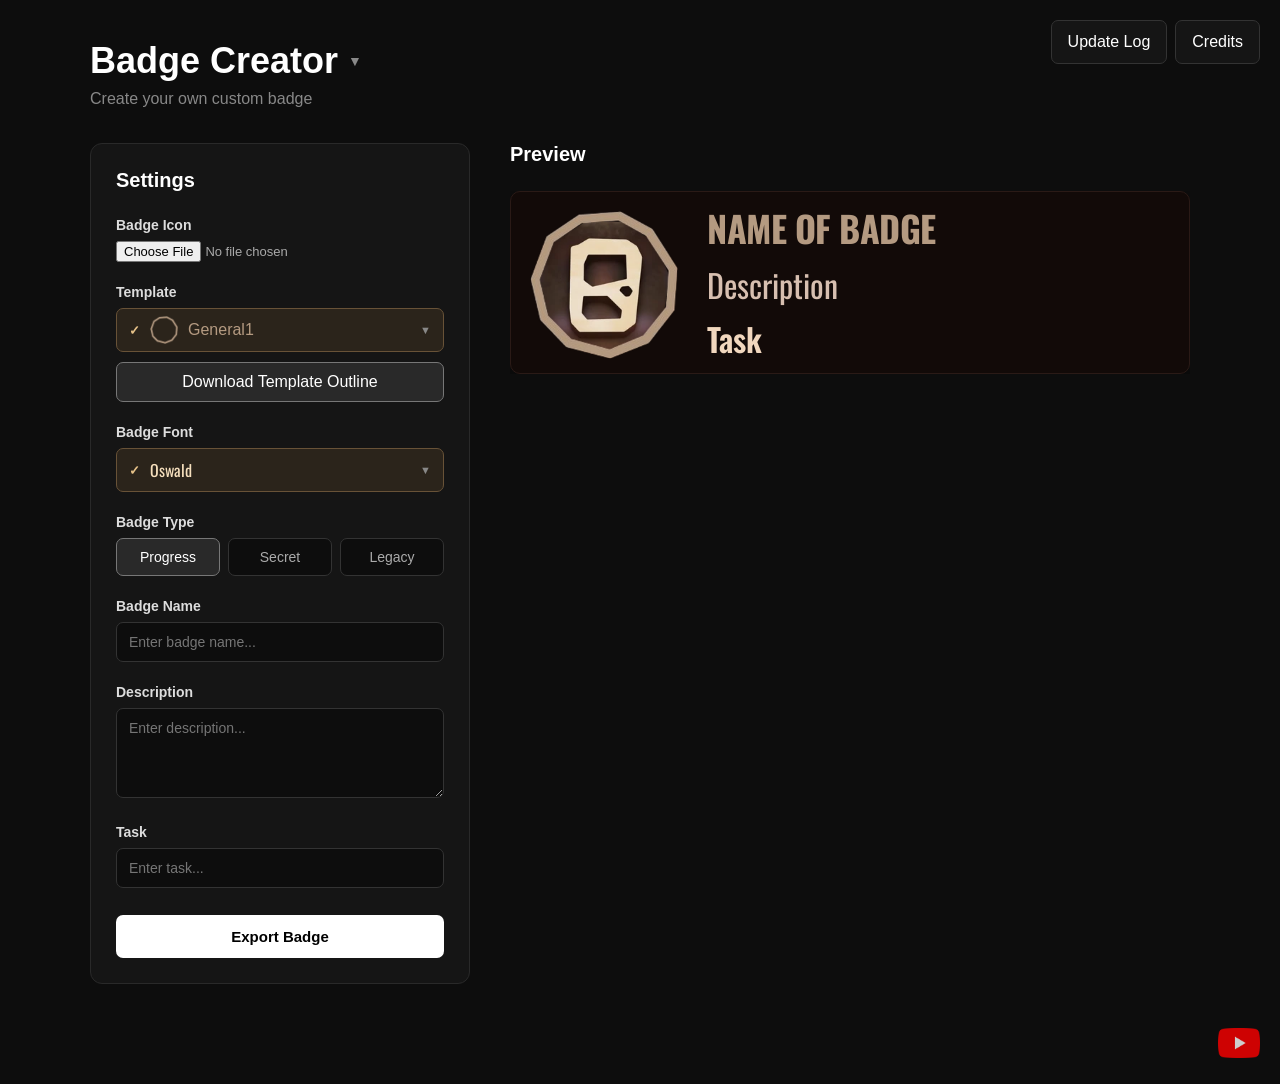
==== index.html @ 8983200b "Update index.html" ====
<!--
FEATURE / FUNCTION LINE GUIDE (might be outdated)
Line numbers refer to THIS edited file. Ctrl+G to jump.
--- PAGE STRUCTURE ---
Main styles / CSS: line 58
Mobile responsive styles: line 1015
Update Log: line 1133
Credits dialog: line 1184
Modifiers Creator dialog: line 1197
Template dropdown / list of outlines: line 1282
The Hollow template option: line 1316
Font selection / font list: line 1328
Badge type buttons (Progress / Secret / Legacy): line 1370
Badge name / description / task inputs: line 1388
Badge preview HTML: line 1433
--- MAIN JAVASCRIPT ---
Preview scaling / resizing: line 1627
Font selection logic: line 1648
Base Secret / Legacy color definitions: line 1692
Progress name gradients (progressTemplates): line 1778
Template assets base path (TEMPLATE_PATH): line 1826
Secret outlines list (secretOutlines): line 1828
Secret-only options (The Hollow): line 1836
Secret name gradients (secretNameFills): line 1845
Outline image path resolver (outlineFor): line 1880
Name gradient selector (nameFillFor): line 1888
Outline image preparation (preparedOutline): line 1897
Template dropdown rendering (buildTemplateMenu): line 1982
Template preview update (apt): line 2094
Template selection change: line 2124
Download Template Outline handler: line 2135
Icon upload handler: line 2166
Badge name autofit (fbn): line 2191
Description autofit (fbd): line 2216
Task autofit (fbt): line 2254
Badge type switching (stf): line 2314
Export Badge handler: line 2419
PNG download handler: line 2414
Save PNG handler: line 2500
-->


<!DOCTYPE html>
<html lang="en">
<head>
<meta charset="UTF-8">
<meta name="viewport" content="width=device-width, initial-scale=1.0">
<meta name="theme-color" content="#0d0d0d">
<title>Badge Creator</title>
<link rel="icon" type="image/png" sizes="512x512" href="assets/Icon.png">
<link rel="shortcut icon" type="image/png" href="assets/Icon.png">
<link rel="apple-touch-icon" href="assets/Icon.png">

<link rel="preconnect" href="https://fonts.googleapis.com">
<link rel="preconnect" href="https://fonts.gstatic.com" crossorigin>
<link href="https://fonts.googleapis.com/css2?family=Oswald:wght@200..700&display=swap" rel="stylesheet">
<link href="https://fonts.googleapis.com/css2?family=Fredoka:wght@300..700&display=swap" rel="stylesheet">

<style>
@font-face {
    font-family: "Rblxdoorsnewfont";
    src: url("assets/fonts/Rblxdoorsnewfont-Regular.ttf") format("truetype");
    font-weight: 400;
    font-style: normal;
    font-display: swap;
}

@font-face {
    font-family: "Yellowtail";
    src: url("assets/fonts/Yellowtail.ttf") format("truetype");
    font-weight: 400;
    font-style: normal;
    font-display: swap;
}

@font-face {
    font-family: "Caveat";
    src: url("assets/fonts/Caveat.ttf") format("truetype");
    font-weight: 400;
    font-style: normal;
    font-display: swap;
}

@font-face {
    font-family: "MinecraftFont";
    src: url("assets/fonts/MinecraftFont.ttf") format("truetype");
    font-weight: 400;
    font-style: normal;
    font-display: swap;
}

* {
    box-sizing: border-box;
    margin: 0;
    padding: 0;
}

html {
    -webkit-text-size-adjust: 100%;
}

body {
    position: relative;
    font-family: Arial, Helvetica, sans-serif;
    background: #0d0d0d;
    color: #ffffff;
    min-height: 100vh;
    overflow-x: hidden;
}

img {
    max-width: 100%;
}

.app {
    width: 1100px;
    max-width: 95%;
    margin: 0 auto;
    padding: 40px 0 100px;
}

header {
    margin-bottom: 35px;
    padding-right: 240px;
}

header h1 {
    font-size: 36px;
    margin-bottom: 8px;
}

header p {
    color: #888;
    font-size: 16px;
}

main {
    display: grid;
    grid-template-columns: 380px minmax(0, 1fr);
    gap: 40px;
    align-items: start;
}

.settings {
    background: #151515;
    border: 1px solid #292929;
    border-radius: 12px;
    padding: 25px;
}

.settings h2,
.preview-section h2 {
    font-size: 20px;
    margin-bottom: 25px;
}

.setting {
    margin-bottom: 22px;
}

.setting label {
    display: block;
    font-size: 14px;
    font-weight: bold;
    margin-bottom: 8px;
    color: #ddd;
}

input[type="text"],
textarea,
select {
    width: 100%;
    background: #0d0d0d;
    color: white;
    border: 1px solid #333;
    border-radius: 7px;
    padding: 11px 12px;
    font-size: 14px;
    font-family: inherit;
    outline: none;
}

input[type="text"]:focus,
textarea:focus,
select:focus {
    border-color: #777;
}

textarea {
    height: 90px;
    resize: vertical;
}

input[type="file"] {
    width: 100%;
    color: #aaa;
    font-size: 13px;
}

.type-buttons {
    display: flex;
    gap: 8px;
}

.type-button {
    flex: 1;
    padding: 10px 5px;
    background: #0d0d0d;
    color: #aaa;
    border: 1px solid #333;
    border-radius: 7px;
    cursor: pointer;
    font-size: 14px;
    font-family: inherit;
    transition: 0.15s;
    -webkit-tap-highlight-color: transparent;
}

.type-button:hover {
    border-color: #666;
    color: white;
}

.type-button.active {
    background: #292929;
    color: white;
    border-color: #777;
}

#exportButton {
    width: 100%;
    padding: 13px;
    margin-top: 5px;

    background: white;
    color: black;

    border: none;
    border-radius: 7px;

    font-size: 15px;
    font-weight: bold;
    font-family: inherit;

    cursor: pointer;
    transition: 0.15s;
    -webkit-tap-highlight-color: transparent;
}

#exportButton:hover {
    background: #ddd;
}

#exportButton:active {
    background: #bbb;
}

#exportButton:disabled {
    opacity: 0.6;
    cursor: wait;
}

.export-status {
    margin-top: 10px;
    color: #aaa;
    font-size: 13px;
    line-height: 1.5;
}

.export-status:empty {
    display: none;
}

.export-save {
    margin-top: 12px;
    padding: 10px 14px;
    background: #292929;
    color: #fff;
    border: 1px solid #777;
    border-radius: 7px;
    font: inherit;
    cursor: pointer;
}

.export-download {
    display: block;
    margin-top: 12px;
    color: #ddd;
    font-size: 14px;
}

.export-download[hidden] {
    display: none;
}

#template[hidden],
.template-dropdown[hidden] {
    display: none;
}

.template-download {
    width: 100%;
    margin-top: 10px;
}

.template-download:hover {
    border-color: #999;
}

.template-download:disabled {
    opacity: 0.6;
    cursor: wait;
}

.template-dropdown .font-dropdown-menu {
    max-height: 320px;
}

.template-option.font-option {
    display: flex;
    align-items: center;
    justify-content: space-between;
    gap: 12px;
    cursor: pointer;
}

.template-option.font-option:hover {
    background: #222;
}

.template-option.font-option.current,
.template-option.font-option.current:hover {
    color: #f5dfbd;
    background: #2b241b;
    box-shadow: inset 0 0 0 1px #685237;
}

.font-dropdown {
    position: relative;
    width: 100%;
}

.font-dropdown-button {
    width: 100%;
    height: 44px;
    padding: 0 12px;
    background: #0d0d0d;
    color: white;
    border: 1px solid #333;
    border-radius: 7px;
    cursor: pointer;

    display: flex;
    align-items: center;
    justify-content: space-between;

    font-size: 16px;
    font-family: inherit;
    -webkit-tap-highlight-color: transparent;
}

.font-dropdown-button:focus {
    border-color: #777;
    outline: none;
}

.font-arrow {
    font-family: Arial, sans-serif;
    font-size: 11px;
    color: #888;
}

.font-dropdown-menu {
    display: none;
    position: absolute;
    z-index: 100;
    left: 0;
    right: 0;
    top: calc(100% + 5px);

    background: #151515;
    border: 1px solid #333;
    border-radius: 7px;

    max-height: 280px;
    overflow-y: auto;
    overflow-x: hidden;

    box-shadow: 0 10px 25px rgba(0, 0, 0, 0.5);
}

.font-dropdown-menu.open {
    display: block;
}

.font-option {
    padding: 12px;
    cursor: pointer;
    background: #151515;
    font-size: 16px;
    -webkit-tap-highlight-color: transparent;
}

.font-option:hover {
    background: #222;
}

.font-option {
    display: flex;
    align-items: center;
    justify-content: space-between;
    gap: 12px;
}

.font-option.current,
.font-option.current:hover {
    color: #f5dfbd;
    background: #2b241b;
    box-shadow: inset 0 0 0 1px #685237;
}

.selected-indicator,
.selected-indicator:focus {
    color: #f5dfbd;
    background: #2b241b;
    border-color: #685237;
}

.selected-indicator:focus-visible {
    border-color: #e7c38a;
}

.selected-value {
    display: flex;
    align-items: center;
    gap: 10px;
    min-width: 0;
}

/* Keep the selected template thumbnail inside the dropdown button. */
#templateDropdownThumb {
    width: 28px;
    height: 28px;
    flex: 0 0 28px;
    object-fit: contain;
    max-width: none;
}

.selected-value > span:last-child {
    overflow: hidden;
    white-space: nowrap;
    text-overflow: ellipsis;
}

.selected-check {
    flex-shrink: 0;
    color: #e7c38a;
    font-family: Arial, sans-serif;
    font-size: 13px;
    font-weight: 700;
}

.template-option {
    width: 100%;
    border: 0;
    color: #fff;
    font-family: inherit;
    font-size: 15px;
    text-align: left;
}

.template-option:focus-visible {
    outline: 2px solid #e7c38a;
    outline-offset: -2px;
}

.template-option-name {
    display: flex;
    align-items: center;
    gap: 10px;
    min-width: 0;
}

.template-namefill-preview {
    display: inline-block;
    background: var(--preview-name-fill);
    background-clip: text;
    -webkit-background-clip: text;
    color: transparent;
    -webkit-text-fill-color: transparent;
}

.template-option.font-option.template-preview-brighter {
    background: #151515;
}

.template-option small {
    display: block;
    margin-top: 3px;
    color: #999;
    font-size: 11px;
}

.template-option.current small {
    color: #c4b499;
}

.template-thumb {
    position: relative;
    flex-shrink: 0;
    width: 28px;
    height: 28px;
    overflow: hidden;
}

.template-thumb img {
    position: absolute;
    left: 0;
    top: 0;
    width: 100%;
    height: 100%;
    max-width: none;
    object-fit: contain;
}

.font-preview-oswald  { font-family: "Oswald", sans-serif; }
.font-preview-arial   { font-family: Arial, sans-serif; }
.font-preview-verdana { font-family: Verdana, sans-serif; }
.font-preview-georgia { font-family: Georgia, serif; }
.font-preview-impact  { font-family: Impact, sans-serif; }
.font-preview-doors   { font-family: "Rblxdoorsnewfont", sans-serif; }
.font-preview-fredoka { font-family: "Fredoka", sans-serif; }
.font-preview-MinecraftFont { font-family: "MinecraftFont", sans-serif; }
.font-preview-Caveat { font-family: "Caveat", sans-serif; }
.font-preview-Yellowtail { font-family: "Yellowtail", sans-serif; }

.page-dropdown {
    position: relative;
    display: inline-block;
    max-width: 100%;
}

.page-dropdown-button {
    display: inline-flex;
    align-items: center;
    gap: 10px;
    padding: 0;
    background: none;
    border: 0;
    color: inherit;
    font: inherit;
    cursor: pointer;
    -webkit-tap-highlight-color: transparent;
}

.page-dropdown-button:focus-visible {
    outline: 2px solid #fff;
    outline-offset: 3px;
}

.page-dropdown-button .font-arrow {
    font-size: 14px;
}

.page-dropdown-button:hover .font-arrow {
    color: #fff;
}

.page-dropdown-menu {
    display: none;
    position: absolute;
    z-index: 1000;
    left: 0;
    top: calc(100% + 5px);
    width: 360px;
    padding: 8px;
    max-width: calc(100vw - 32px);

    background: #151515;
    border: 1px solid #333;
    border-radius: 7px;

    box-shadow: 0 10px 25px rgba(0, 0, 0, 0.5);
    overflow: hidden;
}

.page-dropdown-menu.open {
    display: block;
}

.page-menu-label {
    padding: 8px 10px 12px;
    color: #999;
    font-size: 11px;
    font-weight: 700;
    letter-spacing: .12em;
    text-transform: uppercase;
}

.page-option {
    width: 100%;
    display: flex;
    align-items: center;
    justify-content: space-between;
    gap: 12px;
    padding: 14px 12px;
    border: 1px solid transparent;
    border-radius: 6px;
    background: transparent;
    color: #eee;
    font: inherit;
    font-size: 15px;
    text-align: left;
    cursor: pointer;
    -webkit-tap-highlight-color: transparent;
}

.page-option + .page-option { margin-top: 5px; }
.page-option strong { display: block; font-weight: 600; }
.page-option small { display: block; margin-top: 5px; color: #999; font-size: 12px; line-height: 1.4; }
.page-option:hover { background: #252525; }
.page-option:focus-visible { outline: 2px solid #e7c38a; outline-offset: -2px; }
.page-option.current,
.page-option.current:hover {
    color: #f5dfbd;
    background: #2b241b;
    border-color: #685237;
}
.page-option.current small { color: #c4b499; }
.page-selected {
    flex-shrink: 0;
    padding: 5px 8px;
    background: #e7c38a;
    border-radius: 4px;
    color: #2b2114;
    font-size: 11px;
    font-weight: 700;
}
.page-option.disabled { color: #777; cursor: default; }


.confirm-dialog form {
    display: flex;
    justify-content: flex-end;
    gap: 8px;
}

.confirm-dialog .credits-close {
    min-width: 88px;
}

.preview-section {
    min-width: 0;
}

.badge-stage {
    position: relative;
    width: 100%;
    height: 183px;
    overflow: hidden;
}

.badge {
    position: absolute;
    top: 0;
    left: 0;

    width: 680px;
    height: 183px;

    transform-origin: top left;

    background: #120a08;
    border: 1px solid #2a1a16;
    border-radius: 10px;
    padding: 18px;
    display: flex;
    gap: 28px;
    overflow: hidden;
    box-shadow: 0 15px 40px rgba(0, 0, 0, 0.5);

    font-family: var(--badge-font, "Oswald", sans-serif);
}

.badge-icon {
    width: 150px;
    height: 150px;

    flex-shrink: 0;

    position: relative;

    display: flex;
    align-items: center;
    justify-content: center;
}

.badge-icon-border {
    position: absolute;
    inset: 0;

    background: var(--template-border-fill, #d5c3a5);

    clip-path: polygon(
        64.09% 2.03%,
        87.79% 17.26%,
        99.49% 42.88%,
        95.48% 70.77%,
        77.03% 92.06%,
        50% 100%,
        22.97% 92.06%,
        4.52% 70.77%,
        0.51% 42.88%,
        12.21% 17.26%,
        35.91% 2.03%
    );
}

.badge-icon-inner {
    position: absolute;
    inset: 9px;

    background: #1b100d;
    overflow: hidden;

    clip-path: polygon(
        64.09% 2.03%,
        87.79% 17.26%,
        99.49% 42.88%,
        95.48% 70.77%,
        77.03% 92.06%,
        50% 100%,
        22.97% 92.06%,
        4.52% 70.77%,
        0.51% 42.88%,
        12.21% 17.26%,
        35.91% 2.03%
    );

    display: flex;
    align-items: center;
    justify-content: center;
}

.badge.type-secret .badge-icon-border,
.badge.type-legacy .badge-icon-border {
    --border-fill: var(--template-border-fill);

    background: var(--border-fill);

    -webkit-mask: repeating-conic-gradient(
        from -9deg,
        #000 0deg 23deg,
        transparent 23deg 36deg
    );

    mask: repeating-conic-gradient(
        from -9deg,
        #000 0deg 23deg,
        transparent 23deg 36deg
    );

    clip-path: polygon(
        64.09% 2.03%,
        87.79% 17.26%,
        99.49% 42.88%,
        95.48% 70.77%,
        77.03% 92.06%,
        50% 100%,
        22.97% 92.06%,
        4.52% 70.77%,
        0.51% 42.88%,
        12.21% 17.26%,
        35.91% 2.03%
    );
}

.badge-icon img {
    width: 100%;
    height: 100%;
    object-fit: cover;
    display: block;
}

.badge-icon img.progress-template {
    position: absolute;
    inset: 0;
    z-index: 1;
    display: none;
    object-fit: contain;
    max-width: none;
    pointer-events: none;
}

.badge.type-progress .badge-icon-border,
.badge.type-secret .badge-icon-border,
.badge.type-legacy .badge-icon-border {
    display: none;
}

.badge.type-progress img.progress-template,
.badge.type-secret img.progress-template,
.badge.type-legacy img.progress-template {
    display: block;
}

#iconPlaceholder {
    display: none;
}

.badge.type-progress .badge-content {
    padding-top: 0;

    display: flex;
    flex-direction: column;

    min-height: 150px;

    position: relative;

    flex: 1;
    min-width: 0;
}

.badge-content h3 {
    font-size: 23.5px;
    line-height: 1;

    margin-bottom: 8px;
    padding-bottom: 3px;

    font-weight: 900;
    letter-spacing: -0.5px;

    width: 99%;

    white-space: nowrap;
    overflow: hidden;

    background: var(--template-name-fill, #ff6aa2);

    -webkit-background-clip: text;
    background-clip: text;

    color: transparent;
}

#badgeType {
    font-size: 24px;
    font-weight: 800;
    letter-spacing: 1px;
    color: #9f8980;
    margin-bottom: 12px;
}

.badge.type-secret .badge-content,
.badge.type-legacy .badge-content {
    flex: 1;
    min-width: 0;
}

.badge.type-secret #badgeType {
    width: 100%;
    white-space: nowrap;
    font-size: 17px;
}

.badge.type-secret .badge-content h3 {
    font-size: 32px;
}

.badge.type-secret #badgeDescription {
    font-size: 30px;
    overflow-wrap: anywhere;
}

.badge.type-secret #badgeTask {
    font-size: 31px;
    margin-top: auto;
    overflow-wrap: anywhere;
}

.badge.type-legacy #badgeType {
    width: 100%;
    white-space: nowrap;
    font-size: 15px;
}

.badge.type-legacy .badge-content h3 {
    font-size: 32px;
}

.badge.type-legacy #badgeDescription {
    font-size: 30px;
    overflow-wrap: anywhere;
}

.badge.type-legacy #badgeTask {
    font-size: 31px;
    margin-top: auto;
    overflow-wrap: anywhere;
}

#badgeDescription {
    color: #d7bfb0;
    font-size: 27px;
    line-height: 1.15;
    margin-bottom: 10px;
}

#badgeTask {
    color: #f1d7be;
    font-size: 28px;
    line-height: 1.15;
    font-weight: 600;
}

.badge.type-progress #badgeType {
    display: none;
}

.badge.type-progress .badge-content h3 {
    align-self: flex-start;
    font-size: 36px;
    width: 100%;
    margin-bottom: 8px;
}

.badge.type-progress #badgeDescription {
    font-size: 32px;
    margin: 0;

    position: absolute;
    left: 0;
    right: 0;
    width: 100%;
    white-space: nowrap;

    top: 50%;
    transform: translateY(-50%);
    overflow-wrap: anywhere;
}

.badge.type-progress #badgeTask {
    font-size: 32px;
    margin: 0;

    position: absolute;
    left: 0;
    right: 0;
    width: 100%;

    bottom: 2px;
    overflow-wrap: anywhere;
}

.credits-button,
.credits-close {
    min-height: 44px;
    padding: 10px 16px;
    background: #151515;
    color: #fff;
    border: 1px solid #333;
    border-radius: 7px;
    font: inherit;
    cursor: pointer;
    -webkit-tap-highlight-color: transparent;
}

.page-actions {
    position: absolute;
    top: 20px;
    right: 20px;
    z-index: 1000;
    display: flex;
    gap: 8px;
}

.credits-button:hover,
.credits-close:hover {
    background: #292929;
    border-color: #777;
}

.credits-button:focus-visible,
.credits-close:focus-visible {
    outline: 2px solid #fff;
    outline-offset: 3px;
}

.credits-dialog {
    width: 420px;
    max-width: calc(100% - 32px);
    max-height: calc(100% - 32px);
    margin: auto;
    padding: 25px;
    background: #151515;
    color: #fff;
    border: 1px solid #292929;
    border-radius: 12px;
    box-shadow: 0 15px 40px rgba(0, 0, 0, 0.5);
}

.credits-dialog::backdrop {
    background: rgba(0, 0, 0, 0.75);
}

.credits-dialog h2 {
    font-size: 20px;
    margin-bottom: 25px;
}

.credits-dialog p {
    color: #ddd;
    line-height: 1.6;
    overflow-wrap: anywhere;
}

.credits-dialog form {
    margin-top: 25px;
    text-align: right;
}

.update-log-dialog {
    width: 640px;
    overflow-y: auto;
}

.update-log-text {
    white-space: pre-wrap;
    overflow-wrap: anywhere;
    color: #ddd;
    line-height: 1.6;
}

.youtube-link {
    position: absolute;
    right: 20px;
    bottom: 20px;

    width: 42px;
    height: 42px;

    display: flex;
    align-items: center;
    justify-content: center;

    z-index: 1000;

    opacity: 0.8;
    transition: opacity 0.2s ease, transform 0.2s ease;
}

.youtube-link img {
    width: 100%;
    height: 100%;
    object-fit: contain;
}

.youtube-link:hover {
    opacity: 1;
    transform: scale(1.08);
}

@media (max-width: 1000px) {

    main {
        grid-template-columns: 320px minmax(0, 1fr);
        gap: 26px;
    }

    .settings {
        padding: 20px;
    }
}

@media (max-width: 860px) {

    .app {
        max-width: 92%;
        padding: 26px 0 90px;
    }

    header {
        margin-bottom: 22px;
        padding-top: 54px;
        padding-right: 0;
    }

    .page-actions {
        top: 14px;
        right: 14px;
    }

    header h1 {
        font-size: 27px;
    }

    header p {
        font-size: 14px;
    }

    main {
        grid-template-columns: 1fr;
        gap: 28px;
    }

    .settings {
        padding: 18px;
        border-radius: 10px;
    }

    .settings h2,
    .preview-section h2 {
        font-size: 18px;
        margin-bottom: 18px;
    }

    .setting {
        margin-bottom: 18px;
    }

    .type-buttons {
        flex-wrap: wrap;
        gap: 6px;
    }

    .type-button {
        flex: 1 1 30%;
        min-width: 90px;
        padding: 12px 6px;
    }

    input[type="text"],
    textarea,
    select {
        font-size: 16px;
    }

    #exportButton {
        padding: 15px;
        font-size: 16px;
    }

    .youtube-link {
        right: 14px;
        bottom: 14px;
        width: 38px;
        height: 38px;
    }
}

@media (max-width: 420px) {

    .app {
        max-width: 94%;
        padding: 20px 0 84px;
    }

    header h1 {
        font-size: 23px;
    }

    .settings {
        padding: 15px;
    }

    .type-button {
        font-size: 13px;
        min-width: 80px;
    }
}
</style>
</head>

<body>

<div class="page-actions">
    <button type="button" class="credits-button" id="updateLogButton" aria-haspopup="dialog" aria-controls="updateLogDialog">Update Log</button>
    <button type="button" class="credits-button" id="creditsButton" aria-haspopup="dialog" aria-controls="creditsDialog">Credits</button>
</div>

<dialog class="credits-dialog update-log-dialog" id="updateLogDialog" aria-labelledby="updateLogTitle">
    <h2 id="updateLogTitle">Update Log</h2>
    <div class="update-log-text">Version 0.1

Fixed bug with small badge name totally messing everything up
Added autofit for text
Made task text bold
Fixed battle template not showing in the progress templates (It's still inaccurate, Ill try to fix it later)

Hotfix 0.1.1

Fixed autofit not working for Secret n Legacy
Fixed update log being empty

Version 0.2

Added new placeholder icon
After clicking "export" it alerts a user that export aint working rn
totally messed up the "challenge", "battle", and "battle2" templates

Version 0.3 - THE FONTS UPDATE ( 03/10/26)

Added 6 new fonts, and made oswald the default one
    -Including DOORS custom font
Added redirect to my YT cannel, cuz why not

0.3.1 - Mobile Update

- Added mobile support

-Tysm bread023250 for creating mobile support

0.4 - The Templates Update :fire: (09.11.2026) 

      -Totally overhauled Font and Template selection UI
      -Totally overhauled Templates, they arent now pre-made gardients, but the png instead, so its much more accurate now
      -Added missing outlines, and fixed some existing ones
      -Renamed the outlines
      -You can now install the current Outline by clicking the button below Outline selection 
      - Added export, might be buggy, but overall it works
      -Added an icon for the website (tysm SMI51Official for creating it)
      - Added modifier creator, you can open it upon clicking an arrow next to "Badge Creator" text (Ty daniel_genghis2026 for creating it)
      -Added "Fredoka", "Minecraft"m "Caveat" and "Yellowtail" to the font list
      - Added beta creator to the custom creators list (if you dk, its the badge creator but beta versions)
      - Moved to github, previously used netlify

      -0.5 is gonna be big :]

0.5 Customisation update (After the sun explodes)
        -Added herobrine 
        -deleted herobrine forever
     </div>
    <form method="dialog">
        <button type="submit" class="credits-close" autofocus>Close</button>
    </form>
</dialog>

<dialog class="credits-dialog" id="creditsDialog" aria-labelledby="creditsTitle" aria-describedby="creditsText">
    <h2 id="creditsTitle">Credits:</h2>
    <div id="creditsText">
        <p>TegBS - Creator</p>
        <p>bread023250 - for creating mobile support</p>
        <p>daniel_genghis2026 - Creator of Modifiers Creator</p>
        <p>SMI51Official - for creating icon for the website</p>
    </div>
    <form method="dialog">
        <button type="submit" class="credits-close" autofocus>Close</button>
    </form>
</dialog>

<dialog class="credits-dialog confirm-dialog" id="modifiersDialog" aria-labelledby="modifiersTitle" aria-describedby="modifiersText">
    <h2 id="modifiersTitle">Modifiers Creator</h2>
    <p id="modifiersText">Do you want to visit Modifiers Creator?</p>
    <form method="dialog">
        <button type="submit" class="credits-close" value="no" autofocus>No</button>
        <button type="submit" class="credits-close" value="yes">Yes</button>
    </form>
</dialog>

<dialog class="credits-dialog confirm-dialog" id="betaDialog" aria-labelledby="betaTitle" aria-describedby="betaText">
    <h2 id="betaTitle">Beta Creator</h2>
    <p id="betaText">Do you want to visit Beta Creator?</p>
    <form method="dialog">
        <button type="submit" class="credits-close" value="no" autofocus>No</button>
        <button type="submit" class="credits-close" value="yes">Yes</button>
    </form>
</dialog>

<dialog class="credits-dialog confirm-dialog" id="secretOutlineDialog" aria-label="Secret outline" aria-describedby="secretOutlineText">
    <p id="secretOutlineText">There is no secret outline for this template yet</p>
    <form method="dialog">
        <button type="submit" class="credits-close" autofocus>OK</button>
    </form>
</dialog>

<a
    href="https://www.youtube.com/@TegBS"
    target="_blank"
    rel="noopener noreferrer"
    class="youtube-link"
    aria-label="TegBS YouTube channel"
>
    <img src="assets/youtube.png" alt="YouTube">
</a>

<div class="app">

    <header>
        <div class="page-dropdown" id="pageDropdown">
            <h1>
                <button type="button" class="page-dropdown-button" id="pageDropdownButton" aria-haspopup="menu" aria-expanded="false" aria-controls="pageDropdownMenu">
                    <span>Badge Creator</span>
                    <span class="font-arrow" aria-hidden="true">▼</span>
                </button>
            </h1>

            <div class="page-dropdown-menu" id="pageDropdownMenu" role="menu" aria-label="Other creators">
                <div class="page-menu-label" role="presentation">Choose your creator</div>
                <button type="button" class="page-option current" role="menuitem" aria-current="page" data-page="badge" tabindex="-1">
                    <span><strong>Badge Creator</strong><small>Design custom DOORS badges</small></span>
                    <span class="page-selected">✓ Selected</span>
                </button>
                <button type="button" class="page-option" role="menuitem" data-page="modifiers" tabindex="-1">
                    <span><strong>Modifiers Creator</strong><small>Create custom game modifiers</small></span>
                    <span aria-hidden="true">↗</span>
                </button>
                <button type="button" class="page-option" role="menuitem" data-page="beta" tabindex="-1">
                    <span><strong>Beta Creator</strong><small>Create beta DOORS badges</small></span>
                    <span aria-hidden="true">↗</span>
                </button>
                <div class="page-option disabled" role="presentation"><small>More creators coming soon</small></div>
            </div>
        </div>
        <p>Create your own custom badge</p>
    </header>

    <main>

        <section class="settings">

            <h2>Settings</h2>

            <div class="setting">
                <label for="iconInput">Badge Icon</label>

                <input
                    type="file"
                    id="iconInput"
                    accept="image/png, image/jpeg, image/webp"
                >
            </div>

            <div class="setting" id="templateSetting">
                <label for="templateDropdownButton">Template</label>

                <div class="font-dropdown template-dropdown" id="templateDropdown">
                    <button type="button" class="font-dropdown-button selected-indicator" id="templateDropdownButton" aria-haspopup="listbox" aria-expanded="false" aria-controls="templateDropdownMenu">
                        <span class="selected-value">
                            <span class="selected-check" aria-hidden="true">✓</span>
                            <img id="templateDropdownThumb" src="assets/templates/progress/general1.png" alt="">
                            <span id="templateDropdownLabel">General1</span>
                        </span>
                        <span class="font-arrow" aria-hidden="true">▼</span>
                    </button>

                    <div class="font-dropdown-menu" id="templateDropdownMenu" role="listbox" aria-label="Templates"></div>
                </div>

                <select id="template" hidden aria-hidden="true" tabindex="-1">
                    <option value="General1.png">General1</option>
                    <option value="Group.png">Group</option>
                    <option value="General2.png">General2</option>
                    <option value="Archives.png">Archives</option>
                    <option value="Stairwells.png">Stairwell</option>
                    <option value="Entity1.png">Entity</option>
                    <option value="Entity2.png">Entity (Rare)</option>
                    <option value="Entity3.png">Entity (Very Rare)</option>
                    <option value="Floor1.png">Floor Escape</option>
                    <option value="Floor2.png">Subfloor Escape</option>
                    <option value="Crucifix1.png">Crucifix</option>
                    <option value="Crucifix2.png">Crucifix (Rare)</option>
                    <option value="Challenge.png">Challenge</option>
                    <option value="Dailyrun.png">Daily Run</option>
                    <option value="Battle1.png">Battle Mode</option>
                    <option value="Battle2.png">Battle Mode (Rare)</option>
                    <option value="AprilFools.png">April Fools</option>
                    <option value="CC.png">Content Creator</option>
                    <option value="CrucifixUnused.png">Crucifix (Unused)</option>
                    <option value="Glitch.png">Glitch</option>
                    <option value="GlitchUnused.png">Glitch (Unused)</option>
                    <option value="Holiday1.png">Holiday</option>
                    <option value="Holiday2.png">Holiday (Rare)</option>
                    <option value="Rushing.png">Rush Mode</option>
                    <option value="TH1.png">Tower Heroes</option>
                    <option value="TH2.png">True Tower Hero</option>
                    <option value="TH3.png">Hotel Adventure</option>
                    <option value="TH4.png">Void Buster</option>
                    <option value="TheHunt.png">The Hunt</option>
                    <option value="ToT1.png">Trick or Treat</option>
                    <option value="ToT2.png">Trick or Treat (Rare)</option>
                    <option value="UTG.png">UTG</option>
                    <option value="Unused.png">Unused</option>
                    <option value="TheHollow.png">The Hollow</option>
                </select>

                <button type="button" class="export-save template-download" id="templateDownloadButton" aria-describedby="templateDownloadStatus">
                    Download Template Outline
                </button>
                <p class="export-status" id="templateDownloadStatus" role="status" aria-live="polite"></p>
            </div>

            <div class="setting">
                <label for="fontDropdownButton">Badge Font</label>

                <div class="font-dropdown" id="fontDropdown">
                    <button type="button" class="font-dropdown-button selected-indicator" id="fontDropdownButton">
                        <span class="selected-value">
                            <span class="selected-check" aria-hidden="true">✓</span>
                            <span id="fontDropdownLabel" class="font-preview-oswald">Oswald</span>
                        </span>
                        <span class="font-arrow">▼</span>
                    </button>

                    <div class="font-dropdown-menu" id="fontDropdownMenu">
                        <div class="font-option current" data-font="Oswald">
                            <span class="font-preview-oswald">Oswald</span>
                            <span class="page-selected">✓ Selected</span>
                        </div>

                        <div class="font-option" data-font="Fredoka">
                            <span class="font-preview-fredoka">Fredoka</span>
                        </div>

                        <div class="font-option" data-font="Arial">
                            <span class="font-preview-arial">Arial</span>
                        </div>

                        <div class="font-option" data-font="Verdana">
                            <span class="font-preview-verdana">Verdana</span>
                        </div>

                        <div class="font-option" data-font="Georgia">
                            <span class="font-preview-georgia">Georgia</span>
                        </div>

                        <div class="font-option" data-font="Impact">
                            <span class="font-preview-impact">Impact</span>
                        </div>

                        <div class="font-option" data-font="Rblxdoorsnewfont">
                            <span class="font-preview-doors">Doors</span>
                        </div>

                        <div class="font-option" data-font="MinecraftFont">
                            <span class="font-preview-MinecraftFont">Minecraft</span>
                        </div>

                        <div class="font-option" data-font="Caveat">
                            <span class="font-preview-Caveat">Caveat</span>
                        </div>

                        <div class="font-option" data-font="Yellowtail">
                            <span class="font-preview-Yellowtail">Yellowtail</span>
                        </div>

                    </div>
                </div>
            </div>

            <div class="setting">
                <label>Badge Type</label>

                <div class="type-buttons">
                    <button class="type-button active" data-type="PROGRESS">
                        Progress
                    </button>

                    <button class="type-button" data-type="SECRET">
                        Secret
                    </button>

                    <button class="type-button" data-type="LEGACY">
                        Legacy
                    </button>
                </div>
            </div>

            <div class="setting">
                <label for="nameInput">Badge Name</label>

                <input
                    type="text"
                    id="nameInput"
                    placeholder="Enter badge name..."
                    maxlength="40"
                >
            </div>

            <div class="setting">
                <label for="descriptionInput">Description</label>

                <textarea
                    id="descriptionInput"
                    placeholder="Enter description..."
                    maxlength="150"
                ></textarea>
            </div>

            <div class="setting">
                <label for="taskInput">Task</label>

                <input
                    type="text"
                    id="taskInput"
                    placeholder="Enter task..."
                    maxlength="100"
                >
            </div>

            <button type="button" id="exportButton" aria-describedby="exportStatus">
                Export Badge
            </button>
            <p class="export-status" id="exportStatus" role="status" aria-live="polite"></p>
            <button type="button" class="export-save" id="savePngButton" hidden>Save PNG…</button>
            <a class="export-download" id="downloadPngLink" hidden>Download PNG to files</a>

        </section>

        <section class="preview-section">

            <h2>Preview</h2>

            <div class="badge-stage" id="badgeStage">

                <div class="badge type-progress" id="badge">

                    <div class="badge-icon">
                        <div class="badge-icon-border"></div>
                        <img class="progress-template" id="progressTemplateImage" src="assets/templates/progress/general1.png" alt="">

                        <div class="badge-icon-inner">
                            <span id="iconPlaceholder">ICON</span>
                            <img id="badgeIcon" src="assets/default-icon.png" alt="Badge Icon">
                        </div>
                    </div>

                    <div class="badge-content">

                        <h3 id="badgeName">
                            NAME OF BADGE
                        </h3>

                        <div id="badgeType">
                            PROGRESS
                        </div>

                        <p id="badgeDescription">
                            Description
                        </p>

                        <p id="badgeTask">
                            Task
                        </p>

                    </div>

                </div>

            </div>

        </section>

    </main>

</div>

<script src="assets/vendor/html-to-image-1.11.13.js"></script>

<script>
// Developer toggle: set to false to disable template NameFill previews.
const ENABLE_NAMEFILL_PREVIEW = true;

(function () {
    "use strict";

    var creditsButton = document.getElementById("creditsButton");
    var creditsDialog = document.getElementById("creditsDialog");

    creditsButton.addEventListener("click", function () {
        creditsDialog.showModal();
    });

    creditsDialog.addEventListener("close", function () {
        creditsButton.focus();
    });

    var updateLogButton = document.getElementById("updateLogButton");
    var updateLogDialog = document.getElementById("updateLogDialog");

    updateLogButton.addEventListener("click", function () {
        updateLogDialog.showModal();
    });

    updateLogDialog.addEventListener("close", function () {
        updateLogButton.focus();
    });
})();

(function () {
    "use strict";

    var pdd = document.getElementById("pageDropdown");
    var pdb = document.getElementById("pageDropdownButton");
    var pdm = document.getElementById("pageDropdownMenu");
    var mdd = document.getElementById("modifiersDialog");
    var betaDialog = document.getElementById("betaDialog");

    function closePageMenu() {
        pdm.classList.remove("open");
        pdb.setAttribute("aria-expanded", "false");
    }

    pdb.addEventListener("click", function (evt) {
        evt.stopPropagation();

        var open = pdm.classList.toggle("open");
        pdb.setAttribute("aria-expanded", open ? "true" : "false");
        if (open) pdm.querySelector("button").focus();
    });

    pdb.addEventListener("keydown", function (evt) {
        if (evt.key === "ArrowDown" || evt.key === "ArrowUp") {
            evt.preventDefault();
            pdm.classList.add("open");
            pdb.setAttribute("aria-expanded", "true");
            var options = pdm.querySelectorAll("button");
            options[evt.key === "ArrowUp" ? options.length - 1 : 0].focus();
        }
    });

    pdm.addEventListener("keydown", function (evt) {
        var options = Array.from(pdm.querySelectorAll("button"));
        var index = options.indexOf(document.activeElement);
        if (["ArrowDown", "ArrowUp", "Home", "End"].includes(evt.key)) {
            evt.preventDefault();
            var next = evt.key === "Home" ? 0 : evt.key === "End" ? options.length - 1
                : (index + (evt.key === "ArrowDown" ? 1 : -1) + options.length) % options.length;
            options[next].focus();
        }
        if (evt.key === "Tab") closePageMenu();
    });

    pdd.addEventListener("focusout", function (evt) {
        if (!pdd.contains(evt.relatedTarget)) closePageMenu();
    });

    var pageOptions = pdm.querySelectorAll(".page-option");

    pageOptions.forEach(function (opt) {
        opt.addEventListener("click", function () {
            if (opt.classList.contains("disabled")) {
                return;
            }

            closePageMenu();
            pdb.focus();

            if (opt.dataset.page === "modifiers") {
                mdd.showModal();
            } else if (opt.dataset.page === "beta") {
                betaDialog.returnValue = "";
                betaDialog.showModal();
            }
        });
    });

    document.addEventListener("click", function (evt) {
        if (!pdd.contains(evt.target)) {
            closePageMenu();
        }
    });

    document.addEventListener("keydown", function (evt) {
        if (evt.key === "Escape" && pdm.classList.contains("open")) {
            closePageMenu();
            pdb.focus();
        }
    });

    betaDialog.addEventListener("close", function () {
        if (betaDialog.returnValue === "yes") {
            window.location.href = "https://doorsbadgecreator.github.io/betacreator/";
            return;
        }

        pdb.focus();
    });

    mdd.addEventListener("close", function () {
        if (mdd.returnValue === "yes") {
            window.location.href = "https://customdoorsmodifiers.netlify.app/";
            return;
        }

        pdb.focus();
    });
})();

(function () {
    "use strict";

    var icn = document.getElementById("iconInput");
    var bgi = document.getElementById("badgeIcon");
    var icp = document.getElementById("iconPlaceholder");
    var exb = document.getElementById("exportButton");

    var nin = document.getElementById("nameInput");
    var din = document.getElementById("descriptionInput");
    var tin = document.getElementById("taskInput");

    var bnm = document.getElementById("badgeName");
    var bds = document.getElementById("badgeDescription");
    var bts = document.getElementById("badgeTask");
    var bty = document.getElementById("badgeType");

    var tbn = document.querySelectorAll(".type-button");
    var bdg = document.getElementById("badge");
    var bgs = document.getElementById("badgeStage");

    var fdd = document.getElementById("fontDropdown");
    var fdb = document.getElementById("fontDropdownButton");
    var fdl = document.getElementById("fontDropdownLabel");
    var fdm = document.getElementById("fontDropdownMenu");

    var tms = document.getElementById("template");

    var pts = Array.from(tms.options);
    var spt = tms.value;

    var BADGE_DESIGN_WIDTH = 680;
    var BADGE_DESIGN_HEIGHT = 183;

    function ubs() {
        var avl = bgs.clientWidth;
        if (!avl) return;

        var scl = Math.min(1, avl / BADGE_DESIGN_WIDTH);

        bdg.style.transform = "scale(" + scl + ")";
        bgs.style.height = (BADGE_DESIGN_HEIGHT * scl) + "px";
    }

    window.addEventListener("resize", ubs);
    window.addEventListener("orientationchange", function () {
        setTimeout(ubs, 120);
    });

    if (typeof ResizeObserver !== "undefined") {
        new ResizeObserver(ubs).observe(bgs);
    }

    ubs();

    fdb.addEventListener("click", function (evt) {
        evt.stopPropagation();
        fdm.classList.toggle("open");
    });

    var fop = fdm.querySelectorAll(".font-option");

    fop.forEach(function (opt) {
        opt.addEventListener("click", function () {
            var selectedFont = opt.dataset.font;
            var label = opt.querySelector("span").textContent;

            bdg.style.setProperty("--badge-font", selectedFont);

            fdl.textContent = label;
            fdl.style.fontFamily = selectedFont;

            fop.forEach(function (o) {
                o.classList.toggle("current", o === opt);
                var pill = o.querySelector(".page-selected");
                if (o === opt && !pill) {
                    pill = document.createElement("span");
                    pill.className = "page-selected";
                    pill.textContent = "✓ Selected";
                    o.appendChild(pill);
                } else if (o !== opt && pill) {
                    pill.remove();
                }
            });

            fdm.classList.remove("open");

            fbn();
            fbd();
            fbt();
        });
    });

    document.addEventListener("click", function (evt) {
        if (!fdd.contains(evt.target)) {
            fdm.classList.remove("open");
        }
    });

    var nonProgressTemplates = {

        general1: {
            borderFill: "#B49A80",
            nameFill: "#B49A80"
        },

        group: {
            borderFill: "linear-gradient(to bottom, #F4FCA7 0%, #E2C18B 50%, #84B4F5 100%)",
            nameFill: "linear-gradient(to bottom, #F4FCA7 0%, #E2C18B 50%, #84B4F5 100%)"
        },

        general2: {
            borderFill: "linear-gradient(to bottom, #F4FCA7 0%, #F9CC89 50%, #FE9567 100%)",
            nameFill: "linear-gradient(to bottom, #F4FCA7 0%, #F9CC89 50%, #FE9567 100%)"
        },

        archives: {
            borderFill: "linear-gradient(135deg, #82FF91 0%, #8DF3D0 32%, #82B7F4 58%, #8BFF9A 82%, #B4F58F 100%)",

            nameFill: "linear-gradient(135deg, #82B7F4 0%, #82B7F4 28%, #8BFF9A 28%, #8BFF9A 36%, #82B7F4 36%, #82B7F4 44%, #8BFF9A 44%, #8BFF9A 52%, #82B7F4 52%, #82B7F4 60%, #8BFF9A 60%, #8BFF9A 68%, #82B7F4 68%, #82B7F4 76%, #8BFF9A 76%, #8BFF9A 84%, #82B7F4 84%, #82B7F4 92%, #8BFF9A 92%, #8BFF9A 100%)"
        },

        stairwells: {
            borderFill: "linear-gradient(90deg, #66676B 0%, #55565A 30%, #414246 60%, #292A2E 100%)",

            nameFill: "linear-gradient(90deg, #707176 0%, #5C5D62 25%, #494A4F 50%, #37383D 75%, #27282C 100%)"
        },

        entity1: {
            borderFill: "linear-gradient(180deg, #CF8579 0%, #C97570 48%, #C76869 100%)",
            nameFill: "linear-gradient(180deg, #CF8579 0%, #C97570 48%, #C76869 100%)"
        },

        entity2: {
            borderFill: "linear-gradient(to bottom, #C594C5 0%, #E57B8A 50%, #F75F62 100%)",
            nameFill: "linear-gradient(to bottom, #C594C5 0%, #E57B8A 50%, #F75F62 100%)"
        },

        entity3: {
            borderFill: "linear-gradient(180deg, #F58FA6 0%, #EE72B7 42%, #C45BDD 78%, #A85BE8 100%)",
            nameFill: "linear-gradient(180deg, #F58FA6 0%, #EE72B7 42%, #C45BDD 78%, #A85BE8 100%)"
        },

        floor1: {
            borderFill: "linear-gradient(180deg, #E9FCFF 0%, #D9F6FF 35%, #B7E7FF 70%, #82C9F7 100%)",
            nameFill: "linear-gradient(180deg, #E8FCFF 0%, #CFEFFF 38%, #A8DBFF 72%, #7EC5F7 100%)"
        },

        floor2: {
            borderFill: "conic-gradient(from -31deg, #FFF06A 0%, #FFF06A 16%, #F8D58A 28%, #EFA7B5 40%, #D98FD1 47%, #82B9F5 54%, #82B9F5 62%, #C596E0 72%, #E9A5B5 84%, #F8D58A 94%, #FFF06A 100%)",
            nameFill: "linear-gradient(180deg, #FFF06A 0%, #F5D18A 32%, #E9A5B8 60%, #82B9F5 100%)"
        },

        crucifix1: {
            borderFill: "linear-gradient(180deg, #E7CBB5 0%, #D9F0FF 24%, #8CCEFF 50%, #D9F0FF 76%, #E7CBB5 100%)",
            nameFill: "linear-gradient(180deg, #E7CBB5 0%, #D9F0FF 24%, #8CCEFF 50%, #D9F0FF 76%, #E7CBB5 100%)"
        },

        crucifix2: {
            borderFill: "linear-gradient(180deg, #F1E4D5 0%, #DDF5FF 18%, #9DD9FF 36%, #82B9FF 50%, #C98FE0 67%, #E8A9B8 78%, #F0C77C 90%, #F0C77C 100%)",
            nameFill: "linear-gradient(180deg, #C8F7FF 0%, #A5DFFF 22%, #83B8F0 48%, #A99BEA 68%, #C58CE5 82%, #F09BC5 94%, #F0C36F 100%)"
        },

        challenge: {
            borderFill: "linear-gradient(90deg, #8ED8FF 0%, #8B7CFF 20%, #F05A6A 40%, #FFE56B 58%, #63E0C0 78%, #4C9CFF 100%)",
            nameFill: "linear-gradient(90deg, #8ED8FF 0%, #8B7CFF 20%, #F05A6A 40%, #FFE56B 58%, #63E0C0 78%, #4C9CFF 100%)"
        },

        "daily-run": {
            borderFill: "#20F044",
            nameFill: "#20F044"
        },

        battle: {
            borderFill: "linear-gradient(90deg, #B9ECFF 0%, #FFFFFF 50%, #5865D9 100%)",
            nameFill: "linear-gradient(90deg, #B9ECFF 0%, #FFFFFF 50%, #5865D9 100%)"
        },

        battle2: {
            borderFill: "linear-gradient(90deg, #FFFFFF 0%, #B9ECFF 25%, #FFE66D 50%, #F49BCB 75%, #5865D9 100%)",
            nameFill: "linear-gradient(90deg, #FFFFFF 0%, #B9ECFF 25%, #FFE66D 50%, #F49BCB 75%, #5865D9 100%)"
        }

    };

    var progressTemplates = {
        "General1.png": "linear-gradient(180deg, #b39e89 0%, #b49b82 5%, #b49a82 10%, #b39a82 15%, #b49a81 20%, #b49a82 25%, #b49a81 30%, #b49b81 35%, #b49a81 40%, #b49a80 45%, #b49a81 50%, #b49a82 55%, #b49a82 60%, #b49a80 65%, #b49a80 70%, #b49a81 75%, #b49a81 80%, #b49a82 85%, #b49a82 90%, #b49a81 95%, #b59b84 100%)",
        "Group.png": "linear-gradient(180deg, #f9ffb4 0%, #f4f7a5 5%, #f4f09e 10%, #f2e99f 15%, #f2e297 20%, #f0dc8f 25%, #f0d58c 30%, #eecf88 35%, #eec983 40%, #ecc381 45%, #e3c18c 50%, #d8bf96 55%, #d0bda2 60%, #c5bbad 65%, #bbbab7 70%, #b1b8c3 75%, #a7b6cf 80%, #9db4d8 85%, #94b3e4 90%, #8ab1f0 95%, #84b2fb 100%)",
        "General2.png": "linear-gradient(180deg, #f9ffb4 0%, #f6f9a7 5%, #f7f3a3 10%, #f6ed9f 15%, #f7e79b 20%, #f8e297 25%, #f7dc94 30%, #f8d890 35%, #f9d28c 40%, #f9cd8b 45%, #fac785 50%, #fbc283 55%, #fabd80 60%, #fcb77b 65%, #fdb177 70%, #fdac76 75%, #fda772 80%, #fca26f 85%, #fc9d6b 90%, #fe9769 95%, #fc966b 100%)",
        "Archives.png": nonProgressTemplates.archives.nameFill,
        "Stairwells.png": nonProgressTemplates.stairwells.nameFill,
        "Entity1.png": "linear-gradient(180deg, #c78681 0%, #c7827a 5%, #c88078 10%, #c77f79 15%, #c87d76 20%, #c77c75 25%, #c77a75 30%, #c77973 35%, #c87873 40%, #c67772 45%, #c67672 50%, #c77470 55%, #c7746f 60%, #c6726e 65%, #c7706e 70%, #c76f6d 75%, #c66e6c 80%, #c76d6b 85%, #c66b69 90%, #c66b6a 95%, #c76c6b 100%)",
        "Entity2.png": "linear-gradient(180deg, #c398c9 0%, #c394c1 5%, #c591bb 10%, #c88eb7 15%, #cb8bb1 20%, #cf88ad 25%, #d186a5 30%, #d583a2 35%, #d7809d 40%, #d97e97 45%, #de7b93 50%, #e0778d 55%, #e37587 60%, #e77283 65%, #e6717e 70%, #ee6d79 75%, #f06a74 80%, #f3676d 85%, #f4666a 90%, #f56364 95%, #f96363 100%)",
        "Entity3.png": "linear-gradient(180deg, #ff9a9f 0%, #fc969f 5%, #f794a3 10%, #f491a6 15%, #f28eaa 20%, #ee8daf 25%, #eb8ab4 30%, #e889b7 35%, #e485ba 40%, #e083c0 45%, #db83c1 50%, #d97fc7 55%, #d67dcb 60%, #d47acf 65%, #d078d5 70%, #cd76d6 75%, #c874dc 80%, #c573dd 85%, #c171df 90%, #bc6fe0 95%, #bd74db 100%)",
        "Floor1.png": "linear-gradient(180deg, #e8ffff 0%, #dffbfc 5%, #daf8fd 10%, #d6f6fe 15%, #d0f4fe 20%, #ccf1fd 25%, #c9effd 30%, #c3ecfd 35%, #bfeaff 40%, #bae6fd 45%, #b5e5fd 50%, #b3e1ff 55%, #addffe 60%, #a9dcfd 65%, #a6dafd 70%, #9fd8fc 75%, #9dd5fc 80%, #97d3fc 85%, #91d0fd 90%, #8ecdfc 95%, #90cdfb 100%)",
        "Floor2.png": "linear-gradient(180deg, #fff57e 0%, #fbeb78 5%, #f8e37d 10%, #f5dd7e 15%, #f4d683 20%, #efcf87 25%, #ecc98c 30%, #eac290 35%, #e7bb95 40%, #e3b699 45%, #e0af9f 50%, #dda8a1 55%, #d9a3aa 60%, #d0a2bf 65%, #c7a3d3 70%, #bea3e9 75%, #b5a4f9 80%, #a9aafd 85%, #9db0fe 90%, #91b6fe 95%, #94bef7 100%)",
        "Crucifix1.png": "linear-gradient(180deg, #f8d9c2 0%, #e4cec4 5%, #cec7d0 10%, #b9bfdb 15%, #a7bae2 20%, #a8bfe6 25%, #a9c6e9 30%, #abcced 35%, #acd2f3 40%, #aed7f4 45%, #afdef7 50%, #b1e3fc 55%, #b4e8fd 60%, #b5deed 65%, #bacfd8 70%, #bec1c3 75%, #c0b4b0 80%, #c5a69b 85%, #cca091 90%, #e3b7a1 95%, #f6d2b6 100%)",
        "Crucifix2.png": "linear-gradient(180deg, #fbdfc3 0%, #eadec8 5%, #dae4d8 10%, #c9eae3 15%, #b8eff3 20%, #a8f3fe 25%, #a8eafe 30%, #a1e0fe 35%, #9fd6fd 40%, #9bccff 45%, #97c2fe 50%, #94b9fe 55%, #8fb0fe 60%, #a1affe 65%, #bdb2fc 70%, #d9b5fd 75%, #f1b9fb 80%, #f4c2b6 85%, #f4c977 90%, #c89e67 95%, #9d7461 100%)",
        "Challenge.png": "linear-gradient(180deg, #74d6fd 0%, #6fb2fd 5%, #748afe 10%, #7b65fd 15%, #9063e6 20%, #a564cd 25%, #ba66b3 30%, #d2669c 35%, #df7a8c 40%, #e79a84 45%, #efb97c 50%, #f8d774 55%, #e6e97a 60%, #c1ed88 65%, #9df295 70%, #79f7a3 75%, #54fcb0 80%, #4df5c1 85%, #5de5d3 90%, #6dd4e6 95%, #82c5f5 100%)",
        "Dailyrun.png": "linear-gradient(180deg, #3ff558 0%, #36f751 5%, #36f753 10%, #36f752 15%, #34f852 20%, #32f853 25%, #34f851 30%, #35f750 35%, #35f851 40%, #34f851 45%, #35f84f 50%, #35f851 55%, #34f850 60%, #33f950 65%, #34f750 70%, #33f851 75%, #34f751 80%, #35f750 85%, #33f951 90%, #34f851 95%, #33fa57 100%)",
        "Battle1.png": "linear-gradient(180deg, #dfe7ff 0%, #d9e9ff 5%, #d5ecfe 10%, #d2effd 15%, #cff2fc 20%, #cdf5fd 25%, #d5f7ff 30%, #e0f9fe 35%, #e7fbff 40%, #f1fcff 45%, #f9ffff 50%, #fcf9fd 55%, #f7ecfd 60%, #f2defc 65%, #edd1fd 70%, #e8c4fd 75%, #d9b1fa 80%, #b895e6 85%, #9b7bda 90%, #7b5ecb 95%, #6049b4 100%)",
        "Battle2.png": "linear-gradient(180deg, #e8ecff 0%, #ebeffe 5%, #f6f7fe 10%, #fcfeff 15%, #d3fefe 20%, #a7fffe 25%, #7dfefd 30%, #93fbd7 35%, #c3f4a4 40%, #f0ee6b 45%, #ffe06c 50%, #ffcb8a 55%, #feb7a6 60%, #fea4c5 65%, #f892da 70%, #de84d5 75%, #c676d1 80%, #aa69ca 85%, #925bc8 90%, #784fc0 95%, #5f43b7 100%)",
        "AprilFools.png": "linear-gradient(180deg, #ffffff 0%, #fefaf9 5%, #fef4f3 10%, #fef0f0 15%, #feeaea 20%, #fde6e6 25%, #fee2e1 30%, #fddcdc 35%, #fdd8d7 40%, #fec0c0 45%, #ff9e9e 50%, #fe7b7b 55%, #fe6766 60%, #fe6161 65%, #fe5c5e 70%, #fe595a 75%, #fe5555 80%, #fd5051 85%, #fc4e4c 90%, #fd4747 95%, #fa4948 100%)",
        "CC.png": "linear-gradient(180deg, #fcffb7 0%, #f4f4bc 5%, #f3eac9 10%, #f2e0d7 15%, #f2d7e4 20%, #f1cef2 25%, #f1c6fc 30%, #e8cbfc 35%, #ded1fb 40%, #d4d6fa 45%, #ccddf9 50%, #c3e2f7 55%, #b9e9f5 60%, #bbdcec 65%, #c5c8e2 70%, #cfb5d8 75%, #d6a2cc 80%, #e28dc2 85%, #ea7cb7 90%, #f169ac 95%, #f95aa0 100%)",
        "CrucifixUnused.png": "linear-gradient(180deg, #fadbc1 0%, #e9d0c3 5%, #d7c9cc 10%, #c5c4d3 15%, #b5bddd 20%, #a7bbe4 25%, #aac6eb 30%, #acd2f3 35%, #afddf7 40%, #b2e8fe 45%, #c4e3ff 50%, #dad9ff 55%, #edd0fd 60%, #fbc5f6 65%, #f3b6d8 70%, #eea6be 75%, #e697a2 80%, #e38f8d 85%, #eca49a 90%, #f6baa7 95%, #fdd2b8 100%)",
        "Glitch.png": "linear-gradient(180deg, #ba68c0 0%, #c56eca 5%, #d276d6 10%, #df7ee1 15%, #ed85ef 20%, #fa8dfc 25%, #f88af8 30%, #eb81f1 35%, #e277e7 40%, #d66fde 45%, #cc66d5 50%, #c25dcc 55%, #b655c2 60%, #ad4cb9 65%, #a044af 70%, #973ba9 75%, #933ba5 80%, #923ca3 85%, #923da1 90%, #923d9e 95%, #903fa0 100%)",
        "GlitchUnused.png": "linear-gradient(180deg, #f909f4 0%, #ff01fa 5%, #fe02f9 10%, #fe02f9 15%, #fc02f9 20%, #fd02fa 25%, #fe01fa 30%, #fd02fa 35%, #fd02f9 40%, #fd03f6 45%, #fc02f9 50%, #f905f7 55%, #ffde50 60%, #fbf00c 65%, #fceb11 70%, #15ede3 75%, #0ee6fc 80%, #17ddfe 85%, #e61afa 90%, #ef10f8 95%, #ec15e3 100%)",
        "Holiday1.png": "linear-gradient(180deg, #f9c0b4 0%, #f6c2b7 5%, #f2c4ba 10%, #efc6bd 15%, #ecc9c0 20%, #e8cbc3 25%, #e5cdc6 30%, #e2cfc9 35%, #dfd1cc 40%, #dbd3cf 45%, #d8d6d2 50%, #d5d8d5 55%, #d1dad8 60%, #cedcdb 65%, #cbdede 70%, #c8e0e1 75%, #c4e2e4 80%, #c1e5e7 85%, #bee7ea 90%, #bae9ed 95%, #b7ebf0 100%)",
        "Holiday2.png": "linear-gradient(180deg, #e187a2 0%, #dc8ca2 5%, #d792a3 10%, #d297a3 15%, #cd9da4 20%, #c7a3a4 25%, #c2a8a5 30%, #bdaea5 35%, #b8b3a6 40%, #b3b9a6 45%, #aebea6 50%, #a8c4a7 55%, #a3caa7 60%, #9ecfa8 65%, #99d5a8 70%, #94daa9 75%, #8fe0a9 80%, #8ae5aa 85%, #84ebaa 90%, #7ff0ab 95%, #7af6ab 100%)",
        "Rushing.png": "linear-gradient(180deg, #8599c7 0%, #7e95c8 5%, #7f92cc 10%, #7f91cd 15%, #7d8ed2 20%, #7d8dd3 25%, #808ad8 30%, #8088dd 35%, #7f87df 40%, #8085df 45%, #8083e2 50%, #8081e5 55%, #817fe8 60%, #817ced 65%, #827aec 70%, #8078f0 75%, #8176f1 80%, #8174f6 85%, #8373f5 90%, #8371f8 95%, #8570fa 100%)",
        "TH1.png": "linear-gradient(180deg, #ffadec 0%, #fca9ea 5%, #faabed 10%, #f6adec 15%, #f5afef 20%, #f4b2f1 25%, #f1b3f1 30%, #eeb6f1 35%, #ecb8f4 40%, #ebbcf4 45%, #e6bef5 50%, #e6bff6 55%, #e4c0f6 60%, #e0c4f6 65%, #dec5f8 70%, #dcc7fb 75%, #d9cafb 80%, #d8ccfd 85%, #d5cefc 90%, #d3d1fc 95%, #dcd5ff 100%)",
        "TH2.png": "linear-gradient(180deg, #ed826f 0%, #ee7d6a 5%, #ed7d68 10%, #ef7c66 15%, #ee7b67 20%, #ef7b66 25%, #ee7b66 30%, #ef7a66 35%, #ef7966 40%, #ef7863 45%, #ef7863 50%, #ef7762 55%, #ef7662 60%, #f07760 65%, #ee7761 70%, #ee7662 75%, #ee765f 80%, #ee755f 85%, #ec765e 90%, #ee755e 95%, #f17465 100%)",
        "TH3.png": "linear-gradient(180deg, #ffd29a 0%, #feca8c 5%, #fdc886 10%, #fec483 15%, #fdc17e 20%, #febd77 25%, #feba71 30%, #feb86a 35%, #ffb365 40%, #fdb060 45%, #fead5c 50%, #feab57 55%, #fea752 60%, #fda34c 65%, #fda147 70%, #fd9e41 75%, #fe993d 80%, #fd9738 85%, #fe9333 90%, #fd902e 95%, #fd902f 100%)",
        "TH4.png": "linear-gradient(180deg, #f7f7f7 0%, #efefef 5%, #e7e7e7 10%, #dfdfdf 15%, #d7d7d7 20%, #cecece 25%, #c6c6c6 30%, #bebebe 35%, #b6b6b6 40%, #adadad 45%, #a5a5a5 50%, #9d9d9d 55%, #959595 60%, #8c8c8c 65%, #848484 70%, #7c7c7c 75%, #747474 80%, #6c6c6c 85%, #636363 90%, #5b5b5b 95%, #535353 100%)",
        "TheHunt.png": "linear-gradient(180deg, #b7c2fa 0%, #adbdfd 5%, #a7bafc 10%, #a2b6fe 15%, #9eb2fd 20%, #98aefd 25%, #93abfb 30%, #8ea7fb 35%, #89a3fc 40%, #849ffc 45%, #809cfc 50%, #7b98fc 55%, #7695fc 60%, #728ffc 65%, #6f8bf6 70%, #6b87f5 75%, #6783f2 80%, #637feb 85%, #607aeb 90%, #5b76e8 95%, #5d71de 100%)",
        "ToT1.png": "linear-gradient(180deg, #fff1af 0%, #ffe5a5 5%, #fedca2 10%, #fed69b 15%, #fed096 20%, #fec890 25%, #ffc18b 30%, #feba85 35%, #fdb484 40%, #f8ac8d 45%, #f1a497 50%, #eb9ca1 55%, #e494ac 60%, #de8db5 65%, #d886c1 70%, #d17ec9 75%, #cb77d5 80%, #c46fde 85%, #b770d6 90%, #aa73c9 95%, #9b7cbc 100%)",
        "ToT2.png": "linear-gradient(180deg, #ffe76d 0%, #ffd65d 5%, #fec756 10%, #feba51 15%, #ffac49 20%, #fe9f43 25%, #fe923e 30%, #fd8537 35%, #fd7834 40%, #f97141 45%, #f66c58 50%, #ef6868 55%, #ea627e 60%, #e55d90 65%, #e157a6 70%, #db52ba 75%, #d44ecd 80%, #cd49df 85%, #a945d4 90%, #8441ca 95%, #663eb9 100%)",
        "UTG.png": "linear-gradient(180deg, #ffffff 0%, #fdfefe 5%, #fbfefe 10%, #f7fefe 15%, #f5fdff 20%, #f5feff 25%, #edfdfe 30%, #d9fbfe 35%, #c6f9fe 40%, #b3f7ff 45%, #a5f0ff 50%, #97cffe 55%, #8aadfe 60%, #8d97f7 65%, #a893d6 70%, #c58fb9 75%, #df8b9d 80%, #f0858a 85%, #f47d80 90%, #f97678 95%, #f6787a 100%)",
        "Unused.png": "linear-gradient(180deg, #fba6a3 0%, #fba59e 5%, #fda79d 10%, #fdab9d 15%, #fdae9c 20%, #fcb09a 25%, #fdb399 30%, #fdb598 35%, #fdb995 40%, #fdbb96 45%, #fdbd94 50%, #ffc092 55%, #fdc392 60%, #fdc592 65%, #fcc88f 70%, #fdcb8a 75%, #fdcd8a 80%, #fdd08a 85%, #fdd389 90%, #ffd587 95%, #ffdc92 100%)",
        "TheHollow.png": "linear-gradient(180deg, #cf4d5e 0%, #d04a61 5%, #c84a6b 10%, #c44974 15%, #c14a7d 20%, #b84b8e 25%, #b44b96 30%, #aa4ca2 35%, #9e4cac 40%, #974bb2 45%, #8f50bf 50%, #8956c9 55%, #8454cd 60%, #7c53d2 65%, #7551cd 70%, #7150c7 75%, #654fb8 80%, #6050b0 85%, #6157a9 90%, #585398 95%, #4b4d92 100%)",
    };

    var progressTemplateImage = document.getElementById("progressTemplateImage");

    var tdd = document.getElementById("templateDropdown");
    var tdb = document.getElementById("templateDropdownButton");
    var tdm = document.getElementById("templateDropdownMenu");
    var tdl = document.getElementById("templateDropdownLabel");
    var tdt = document.getElementById("templateDropdownThumb");
    var tdlButton = document.getElementById("templateDownloadButton");
    var tdlStatus = document.getElementById("templateDownloadStatus");
    var secretOutlineDialog = document.getElementById("secretOutlineDialog");

    var TEMPLATE_PATH = "assets/templates/";

    var secretOutlines = [
        "aprilfools", "archives", "battle1", "battle2", "cc", "challenge",
        "crucifix1", "crucifix2", "dailyrun", "entity2", "entity3", "floor1",
        "floor2", "general1", "general2", "glitch", "holiday1", "holiday2",
        "rushing", "stairwells", "th1", "th2", "th3", "th4", "thehollow", "thehunt",
        "tot1", "tot2", "utg"
    ];

    var secretNameFills = {
        "General1.png": nonProgressTemplates.general1.nameFill,
        "Group.png": nonProgressTemplates.group.nameFill,
        "General2.png": nonProgressTemplates.general2.nameFill,
        "Archives.png": nonProgressTemplates.archives.nameFill,
        "Stairwells.png": nonProgressTemplates.stairwells.nameFill,
        "Entity1.png": nonProgressTemplates.entity1.nameFill,
        "Entity2.png": nonProgressTemplates.entity2.nameFill,
        "Entity3.png": nonProgressTemplates.entity3.nameFill,
        "Floor1.png": nonProgressTemplates.floor1.nameFill,
        "Floor2.png": nonProgressTemplates.floor2.nameFill,
        "Crucifix1.png": nonProgressTemplates.crucifix1.nameFill,
        "Crucifix2.png": nonProgressTemplates.crucifix2.nameFill,
        "Challenge.png": progressTemplates["Challenge.png"],
        "Dailyrun.png": nonProgressTemplates["daily-run"].nameFill,
        "Battle1.png": progressTemplates["Battle1.png"],
        "Battle2.png": progressTemplates["Battle2.png"],
        // Sampled from assets/templates/secret/*.png
        "Holiday1.png": "linear-gradient(180deg, #e9b4b2 0%, #eebab7 5%, #edc3bb 10%, #f0cbc0 15%, #f3d6c5 20%, #f3e1cc 25%, #f5e8cf 30%, #f5efd3 35%, #eff0d8 40%, #ecf1dd 45%, #e5f1e2 50%, #d8ece5 55%, #d3eae7 60%, #cae8ec 65%, #c5e6ef 70%, #c4e4ee 75%, #bfe4ef 80%, #bfe6ef 85%, #bfe7e9 90%, #c1ebde 95%, #c2edcf 100%)",
        "Holiday2.png": "linear-gradient(180deg, #f2e0e2 0%, #edc6d0 5%, #e7b8c6 10%, #e6b8c8 15%, #e5bbcb 20%, #e9cbdd 25%, #e8c8e0 30%, #e7c6e3 35%, #e4cfe8 40%, #e4d9ef 45%, #e0e2f4 50%, #d1e4ee 55%, #cce9ec 60%, #b6ede2 65%, #a7efd8 70%, #a0f0d2 75%, #9bf2cc 80%, #a2f4cb 85%, #b6f4ce 90%, #ccf4d9 95%, #c6f5ca 100%)",
        "TheHollow.png": "linear-gradient(180deg, #cf4d5e 0%, #d04a61 5%, #c84a6b 10%, #c44974 15%, #c14a7d 20%, #b84b8e 25%, #b44b96 30%, #aa4ca2 35%, #9e4cac 40%, #974bb2 45%, #8f50bf 50%, #8956c9 55%, #8454cd 60%, #7c53d2 65%, #7551cd 70%, #7150c7 75%, #654fb8 80%, #6050b0 85%, #6157a9 90%, #585398 95%, #4b4d92 100%)"
    };

    function isSecretType() {
        return !bdg.classList.contains("type-progress");
    }

    function currentTypeName() {
        if (bdg.classList.contains("type-secret")) return "secret";
        if (bdg.classList.contains("type-legacy")) return "legacy";
        return "progress";
    }

    // Resolves which outline file a template uses for the current badge type.
    // Secret/Legacy use the Secret outline when it exists, otherwise the Progress one.
    function outlineFor(value, secretMode) {
        var fileName = String(value || "");
        var name = fileName.toLowerCase().replace(/\.png$/, "");
        var lowerFileName = name + ".png";

        if (secretMode && secretOutlines.indexOf(name) !== -1) {
            return {
                name: name,
                kind: "secret",
                fallback: false,
                src: TEMPLATE_PATH + "secret/" + lowerFileName
            };
        }

        return {
            name: name,
            kind: "progress",
            fallback: !!secretMode,
            src: TEMPLATE_PATH + "progress/" + lowerFileName
        };
    }

    function nameFillFor(value, secretMode) {
        if (secretMode) return secretNameFills[value] || progressTemplates[value];
        return progressTemplates[value];
    }

    // Outlines that aren't pre-cropped squares get trimmed to their visible
    // area and centred on a square canvas so they line up with the badge icon.
    var outlineCache = {};

    function preparedOutline(outline) {
        if (outlineCache[outline.src]) return outlineCache[outline.src];

        outlineCache[outline.src] = new Promise(function (resolve) {
            var img = new Image();
            img.onload = function () {
                var w = img.naturalWidth;
                var h = img.naturalHeight;
                if (!w || !h || (outline.kind === "progress" && w === h)) {
                    resolve(outline.src);
                    return;
                }
                try {
                    var sc = Math.min(1, 512 / Math.max(w, h));
                    var sw = Math.max(1, Math.round(w * sc));
                    var sh = Math.max(1, Math.round(h * sc));
                    var probe = document.createElement("canvas");
                    probe.width = sw;
                    probe.height = sh;
                    var pctx = probe.getContext("2d");
                    pctx.drawImage(img, 0, 0, sw, sh);
                    var px = pctx.getImageData(0, 0, sw, sh).data;
                    var x0 = sw, y0 = sh, x1 = -1, y1 = -1;
                    for (var y = 0; y < sh; y++) {
                        for (var x = 0; x < sw; x++) {
                            if (px[(y * sw + x) * 4 + 3] > 20) {
                                if (x < x0) x0 = x;
                                if (x > x1) x1 = x;
                                if (y < y0) y0 = y;
                                if (y > y1) y1 = y;
                            }
                        }
                    }
                    if (x1 < 0) {
                        resolve(outline.src);
                        return;
                    }
                    var bx = Math.max(0, x0 / sc - 1);
                    var by = Math.max(0, y0 / sc - 1);
                    var bw = Math.min(w, (x1 + 1) / sc + 1) - bx;
                    var bh = Math.min(h, (y1 + 1) / sc + 1) - by;
                    var side = Math.max(bw, bh);
                    var size = Math.min(1024, Math.ceil(side));
                    var k = size / side;
                    var out = document.createElement("canvas");
                    out.width = size;
                    out.height = size;
                    var octx = out.getContext("2d");
                    octx.imageSmoothingQuality = "high";
                    octx.drawImage(
                        img, bx, by, bw, bh,
                        (size - bw * k) / 2, (size - bh * k) / 2, bw * k, bh * k
                    );
                    resolve(out.toDataURL("image/png"));
                } catch (error) {
                    resolve(outline.src);
                }
            };
            img.onerror = function () {
                resolve(outline.src);
            };
            img.src = outline.src;
        });

        return outlineCache[outline.src];
    }

    var applyToken = 0;
    var outlineReady = Promise.resolve();

    function showSecretFallbackNotice() {
        if (!secretOutlineDialog) return;
        if (secretOutlineDialog.open) return;
        if (typeof secretOutlineDialog.showModal === "function") {
            secretOutlineDialog.showModal();
        } else {
            window.alert("There is no secret outline for this template yet");
        }
    }

    function selectedOptionLabel() {
        var opt = tms.options[tms.selectedIndex];
        return opt ? opt.textContent : tms.value;
    }

    function buildTemplateMenu() {
        var secretMode = isSecretType();
        tdm.innerHTML = "";

        Array.from(tms.options).forEach(function (opt) {
            var outline = outlineFor(opt.value, secretMode);
            var isCurrent = opt.value === tms.value;

            var item = document.createElement("button");
            item.type = "button";
            item.className = "font-option template-option" + (isCurrent ? " current" : "");
            item.setAttribute("role", "option");
            item.setAttribute("aria-selected", isCurrent ? "true" : "false");
            item.dataset.value = opt.value;

            var nameWrap = document.createElement("span");
            nameWrap.className = "template-option-name";

            var thumb = document.createElement("span");
            thumb.className = "template-thumb";
            var timg = document.createElement("img");
            timg.alt = "";
            timg.loading = "lazy";
            timg.decoding = "async";
            timg.src = outline.src;
            thumb.appendChild(timg);

            var text = document.createElement("span");
            if (ENABLE_NAMEFILL_PREVIEW) {
                var namePreview = document.createElement("span");
                namePreview.className = "template-namefill-preview";
                namePreview.textContent = opt.textContent;
                namePreview.style.setProperty("--preview-name-fill", nameFillFor(opt.value, secretMode));
                text.appendChild(namePreview);
                if (opt.value === "TH4.png" || opt.value === "Stairwells.png") {
                    item.classList.add("template-preview-brighter");
                }
            } else {
                text.textContent = opt.textContent;
            }
            if (secretMode) {
                var small = document.createElement("small");
                small.textContent = outline.fallback ? "Progress outline (no secret outline yet)" : "Secret outline";
                text.appendChild(small);
            }

            nameWrap.appendChild(thumb);
            nameWrap.appendChild(text);
            item.appendChild(nameWrap);

            if (isCurrent) {
                var pill = document.createElement("span");
                pill.className = "page-selected";
                pill.textContent = "✓ Selected";
                item.appendChild(pill);
            }

            item.addEventListener("click", function () {
                closeTemplateMenu();
                tdb.focus();
                if (tms.value === opt.value) return;
                tms.value = opt.value;
                tms.dispatchEvent(new Event("change", { bubbles: true }));
            });

            tdm.appendChild(item);
        });
    }

    function updateTemplateIndicator(outline) {
        tdl.textContent = selectedOptionLabel();
        tdl.classList.toggle("template-namefill-preview", ENABLE_NAMEFILL_PREVIEW);
        if (ENABLE_NAMEFILL_PREVIEW) {
            tdl.style.setProperty("--preview-name-fill", nameFillFor(tms.value, isSecretType()));
        } else {
            tdl.style.removeProperty("--preview-name-fill");
        }
        tdt.src = outline.src;
        tdb.title = outline.fallback
            ? selectedOptionLabel() + " (Progress outline — no secret outline yet)"
            : selectedOptionLabel();
        buildTemplateMenu();
    }

    function openTemplateMenu() {
        tdm.classList.add("open");
        tdb.setAttribute("aria-expanded", "true");
        var current = tdm.querySelector(".template-option.current");
        if (current) current.scrollIntoView({ block: "nearest" });
    }

    function closeTemplateMenu() {
        tdm.classList.remove("open");
        tdb.setAttribute("aria-expanded", "false");
    }

    tdb.addEventListener("click", function (evt) {
        evt.stopPropagation();
        if (tdm.classList.contains("open")) {
            closeTemplateMenu();
        } else {
            fdm.classList.remove("open");
            openTemplateMenu();
        }
    });

    tdm.addEventListener("keydown", function (evt) {
        var items = Array.from(tdm.querySelectorAll(".template-option"));
        var index = items.indexOf(document.activeElement);
        if (evt.key === "ArrowDown" || evt.key === "ArrowUp") {
            evt.preventDefault();
            var next = evt.key === "ArrowDown" ? index + 1 : index - 1;
            if (next < 0) next = items.length - 1;
            if (next >= items.length) next = 0;
            items[next].focus();
        }
    });

    document.addEventListener("click", function (evt) {
        if (!tdd.contains(evt.target)) closeTemplateMenu();
    });

    document.addEventListener("keydown", function (evt) {
        if (evt.key === "Escape" && tdm.classList.contains("open")) {
            closeTemplateMenu();
            tdb.focus();
        }
    });

    function apt(warnIfFallback) {
        var secretMode = isSecretType();
        var outline = outlineFor(tms.value, secretMode);
        var nameFill = nameFillFor(tms.value, secretMode);

        if (nameFill) {
            document.documentElement.style.setProperty("--template-name-fill", nameFill);
        }

        var token = ++applyToken;
        outlineReady = preparedOutline(outline).then(function (src) {
            if (token !== applyToken) return;
            if (progressTemplateImage.getAttribute("src") !== src) {
                progressTemplateImage.src = src;
            }
        });

        updateTemplateIndicator(outline);

        if (warnIfFallback && outline.fallback) {
            showSecretFallbackNotice();
        }
    }

    function hasProgressOption(value) {
        return pts.some(function (opt) {
            return opt.value === value;
        });
    }

    tms.addEventListener("change", function () {

        if (hasProgressOption(tms.value)) {
            spt = tms.value;
        }

        apt(true);
    });

    apt(false);

    tdlButton.addEventListener("click", async function () {
        var outline = outlineFor(tms.value, isSecretType());
        var filename = outline.name + "-" + (outline.fallback ? currentTypeName() + "-progress-fallback" : outline.kind) + "-outline.png";

        tdlButton.disabled = true;
        tdlStatus.textContent = "Preparing outline…";

        try {
            var response = await fetch(outline.src);
            if (!response.ok) throw new Error("fetch-failed");
            var blob = await response.blob();
            var url = URL.createObjectURL(blob);
            var link = document.createElement("a");
            link.href = url;
            link.download = filename;
            document.body.appendChild(link);
            link.click();
            link.remove();
            window.setTimeout(function () {
                URL.revokeObjectURL(url);
            }, 60000);
            tdlStatus.textContent = outline.fallback
                ? "Downloaded the Progress outline (there is no secret outline for this template yet)."
                : "Outline download started.";
        } catch (error) {
            tdlStatus.textContent = "Could not download the outline. Please try again.";
        } finally {
            tdlButton.disabled = false;
        }
    });

    icn.addEventListener("change", function () {

        var file = this.files[0];

        if (!file) return;

        var imageURL = URL.createObjectURL(file);

        bgi.src = imageURL;
        bgi.style.display = "block";

        icp.style.display = "none";
    });

    nin.addEventListener("input", function () {

        if (this.value.trim() === "") {
            bnm.textContent = "NAME OF BADGE";
        } else {
            bnm.textContent = this.value;
        }

        fbn();
    });

    function fbn() {
        var ttl = bnm;
        if (!ttl) return;

        var mxs = bdg.classList.contains("type-progress") ? 36 : 32;
        var mns = 14;

        var sze = mxs;

        ttl.style.fontSize = sze + "px";
        ttl.style.transform = "translateY(0)";

        while (
            ttl.scrollWidth > ttl.clientWidth &&
            sze > mns
        ) {
            sze--;
            ttl.style.fontSize = sze + "px";
        }

        var ofs = (mxs - sze) * 0.87;

        ttl.style.transform = "translateY(" + ofs + "px)";
    }

    function fbd() {
        var txt = bds;
        if (!txt) return;

        var isp = bdg.classList.contains("type-progress");
        var mxs = 32;
        var mns = 14;

        var sze = mxs;

        txt.style.whiteSpace = "nowrap";
        txt.style.fontSize = sze + "px";

        while (
            txt.scrollWidth > txt.clientWidth &&
            sze > mns
        ) {
            sze--;
            txt.style.fontSize = sze + "px";
        }

        if (sze === mns && txt.scrollWidth > txt.clientWidth) {
            txt.style.whiteSpace = "normal";
        }

        var ofs = (mxs - sze) * 0.1;

        if (isp) {
            txt.style.transform = "";
            txt.style.bottom = "";
            txt.style.top = "calc(50% + " + ofs + "px)";
        } else {
            txt.style.top = "";
            txt.style.bottom = "";
            txt.style.transform = "translateY(-" + ofs + "px)";
        }
    }

    function fbt() {
        var txt = bts;
        if (!txt) return;

        var isp = bdg.classList.contains("type-progress");
        var mxs = 32;
        var mns = 14;

        var sze = mxs;

        txt.style.whiteSpace = "nowrap";
        txt.style.fontSize = sze + "px";

        while (
            txt.scrollWidth > txt.clientWidth &&
            sze > mns
        ) {
            sze--;
            txt.style.fontSize = sze + "px";
        }

        if (sze === mns && txt.scrollWidth > txt.clientWidth) {
            txt.style.whiteSpace = "normal";
        }

        var ofs = (mxs - sze) * 0.3;

        if (isp) {
            txt.style.transform = "";
            txt.style.top = "";
            txt.style.bottom = "calc(2px + " + ofs + "px)";
        } else {
            txt.style.top = "";
            txt.style.bottom = "";
            txt.style.transform = "translateY(-" + ofs + "px)";
        }
    }

    din.addEventListener("input", function () {

        if (this.value.trim() === "") {
            bds.textContent = "Description";
        } else {
            bds.textContent = this.value;
        }

        fbd();
    });

    tin.addEventListener("input", function () {

        if (this.value.trim() === "") {
            bts.textContent = "Task";
        } else {
            bts.textContent = this.value;
        }

        fbt();
    });

    function stf(typ) {

        var current = tms.value;

        tms.innerHTML = "";

        pts.forEach(function (opt) {
            tms.appendChild(opt);
        });

        var available = Array.from(tms.options).some(function (opt) {
            return opt.value === current;
        });

        tms.value = available ? current : spt;

        apt(typ !== "PROGRESS");
    }

    tbn.forEach(function (btn) {

        btn.addEventListener("click", function () {

            tbn.forEach(function (b) {
                b.classList.remove("active");
            });

            this.classList.add("active");

            var typ = this.dataset.type;

            if (typ === "SECRET") {
                bty.textContent = "SECRET (Doesn't count towards progression)";
            } else if (typ === "LEGACY") {
                bty.textContent = "LEGACY (No progression, badge no longer in use)";
            } else {
                bty.textContent = typ;
            }

            bdg.classList.remove(
                "type-progress",
                "type-legacy",
                "type-secret"
            );

            bdg.classList.add("type-" + typ.toLowerCase());

            stf(typ);

            fbn();
            fbd();
            fbt();
        });

    });

    var exportStatus = document.getElementById("exportStatus");
    var savePngButton = document.getElementById("savePngButton");
    var downloadPngLink = document.getElementById("downloadPngLink");
    var preparedFile = null;
    var downloadURL = null;
    var previewVersion = 0;
    var exporting = false;

    function clearPreparedExport() {
        preparedFile = null;
        savePngButton.hidden = true;
        downloadPngLink.hidden = true;
        downloadPngLink.removeAttribute("href");
        if (downloadURL) {
            var previousURL = downloadURL;
            window.setTimeout(function () {
                URL.revokeObjectURL(previousURL);
            }, 60000);
            downloadURL = null;
        }
    }

    var previewObserver = new MutationObserver(function () {
        previewVersion++;
        clearPreparedExport();
        if (!exporting) exportStatus.textContent = "";
    });
    previewObserver.observe(bdg, {
        attributes: true,
        childList: true,
        characterData: true,
        subtree: true
    });
    previewObserver.observe(document.documentElement, {
        attributes: true,
        attributeFilter: ["style"]
    });

    function downloadPreparedExport() {
        downloadPngLink.click();
        exportStatus.textContent = "PNG download started. Check your browser’s downloads or Files app.";
    }

    exb.addEventListener("click", async function () {
        if (exporting) return;

        exporting = true;
        exb.disabled = true;
        exb.textContent = "Exporting…";
        clearPreparedExport();
        exportStatus.textContent = "Preparing your PNG…";

        var failureMessage = "The badge could not be rendered as a PNG. Please try again.";
        try {
            if (typeof htmlToImage === "undefined" || typeof htmlToImage.toBlob !== "function") {
                failureMessage = "The PNG renderer could not be loaded. Reload the page and try again.";
                throw new Error("renderer-unavailable");
            }
            failureMessage = "The selected badge font could not be loaded. Try again or choose another font.";
            await Promise.all([bnm, bds, bts, bty].map(function (text) {
                var style = getComputedStyle(text);
                return document.fonts.load(style.fontWeight + " " + style.fontSize + " " + style.fontFamily, text.textContent);
            }));
            await document.fonts.ready;
            failureMessage = "The badge outline could not be loaded. Try selecting the template again.";
            await outlineReady;
            await Promise.all(Array.from(bdg.querySelectorAll("img")).map(async function (image) {
                try {
                    await image.decode();
                } catch (error) {
                    throw new Error(image === bgi ? "icon-load-failed" : "outline-load-failed");
                }
            }));
            failureMessage = "The badge could not be rendered as a PNG. Please try again.";
            fbn();
            fbd();
            fbt();
            await new Promise(function (resolve) {
                requestAnimationFrame(resolve);
            });

            var capturedVersion = previewVersion;
            var filename = (bnm.textContent.trim()
                .replace(/[<>:"/\\|?*\u0000-\u001f]/g, "-")
                .replace(/[. ]+$/g, "")
                .slice(0, 80) || "badge") + ".png";
            var png = await htmlToImage.toBlob(bdg, {
                width: BADGE_DESIGN_WIDTH,
                height: BADGE_DESIGN_HEIGHT,
                pixelRatio: 2,
                style: {
                    transform: "none",
                    position: "relative",
                    top: "0",
                    left: "0",
                    boxShadow: "none"
                }
            });

            if (capturedVersion !== previewVersion) {
                throw new Error("preview-changed");
            }
            if (!png || png.size === 0) throw new Error("empty-png");

            failureMessage = "Your browser could not prepare the PNG download. Please try again.";
            downloadURL = URL.createObjectURL(png);
            downloadPngLink.href = downloadURL;
            downloadPngLink.download = filename;
            downloadPngLink.hidden = false;

            var file = typeof File === "function"
                ? new File([png], filename, { type: "image/png" })
                : null;
            var canShareFile = false;
            try {
                canShareFile = file && navigator.share && navigator.canShare &&
                    navigator.canShare({ files: [file] }) &&
                    (navigator.maxTouchPoints > 0 || window.matchMedia("(pointer: coarse)").matches);
            } catch (error) {
                canShareFile = false;
            }

            if (canShareFile) {
                preparedFile = file;
                savePngButton.hidden = false;
                exportStatus.textContent = "PNG ready. Tap Save PNG, then choose Save Image / Photos if available, or Save to Files. You can also download it below.";
            } else {
                failureMessage = "Your browser could not start the PNG download. Please try exporting again.";
                downloadPreparedExport();
            }
        } catch (error) {
            clearPreparedExport();
            exportStatus.textContent = error.message === "preview-changed"
                ? "The preview changed during export. Tap Export Badge again to save the latest version."
                : error.message === "icon-load-failed"
                    ? "The badge icon could not be loaded. Choose the icon again and retry."
                    : error.message === "outline-load-failed"
                        ? "The badge outline could not be loaded. Try selecting the template again."
                        : error.name === "SecurityError" || error.name === "NotAllowedError"
                            ? "Your browser blocked the PNG export. Check its download and image permissions, then try again."
                            : failureMessage;
        } finally {
            exporting = false;
            exb.disabled = false;
            exb.textContent = "Export Badge";
        }
    });

    savePngButton.addEventListener("click", async function () {
        if (!preparedFile) return;
        savePngButton.disabled = true;
        try {
            await navigator.share({ files: [preparedFile] });
            exportStatus.textContent = "Save options closed. If you did not save the PNG, tap Save PNG again or download it to files.";
        } catch (error) {
            if (error.name === "AbortError") {
                exportStatus.textContent = "Saving cancelled. Tap Save PNG to try again, or download it to files.";
            } else {
                downloadPreparedExport();
            }
        } finally {
            savePngButton.disabled = false;
        }
    });

    fbn();
    fbd();
    fbt();
    ubs();

    if (document.fonts && document.fonts.ready) {
        document.fonts.addEventListener("loadingdone", function () {
            // Export loads and fits the selected font before taking its snapshot.
            // Font embedding can finish other font loads while rendering; refitting
            // here would mutate the live preview and invalidate that snapshot.
            if (exporting) return;
            fbn();
            fbd();
            fbt();
            ubs();
        });

        document.fonts.ready.then(function () {
            fbn();
            fbd();
            fbt();
            ubs();
        });
    }

})();
</script>

</body>
</html>
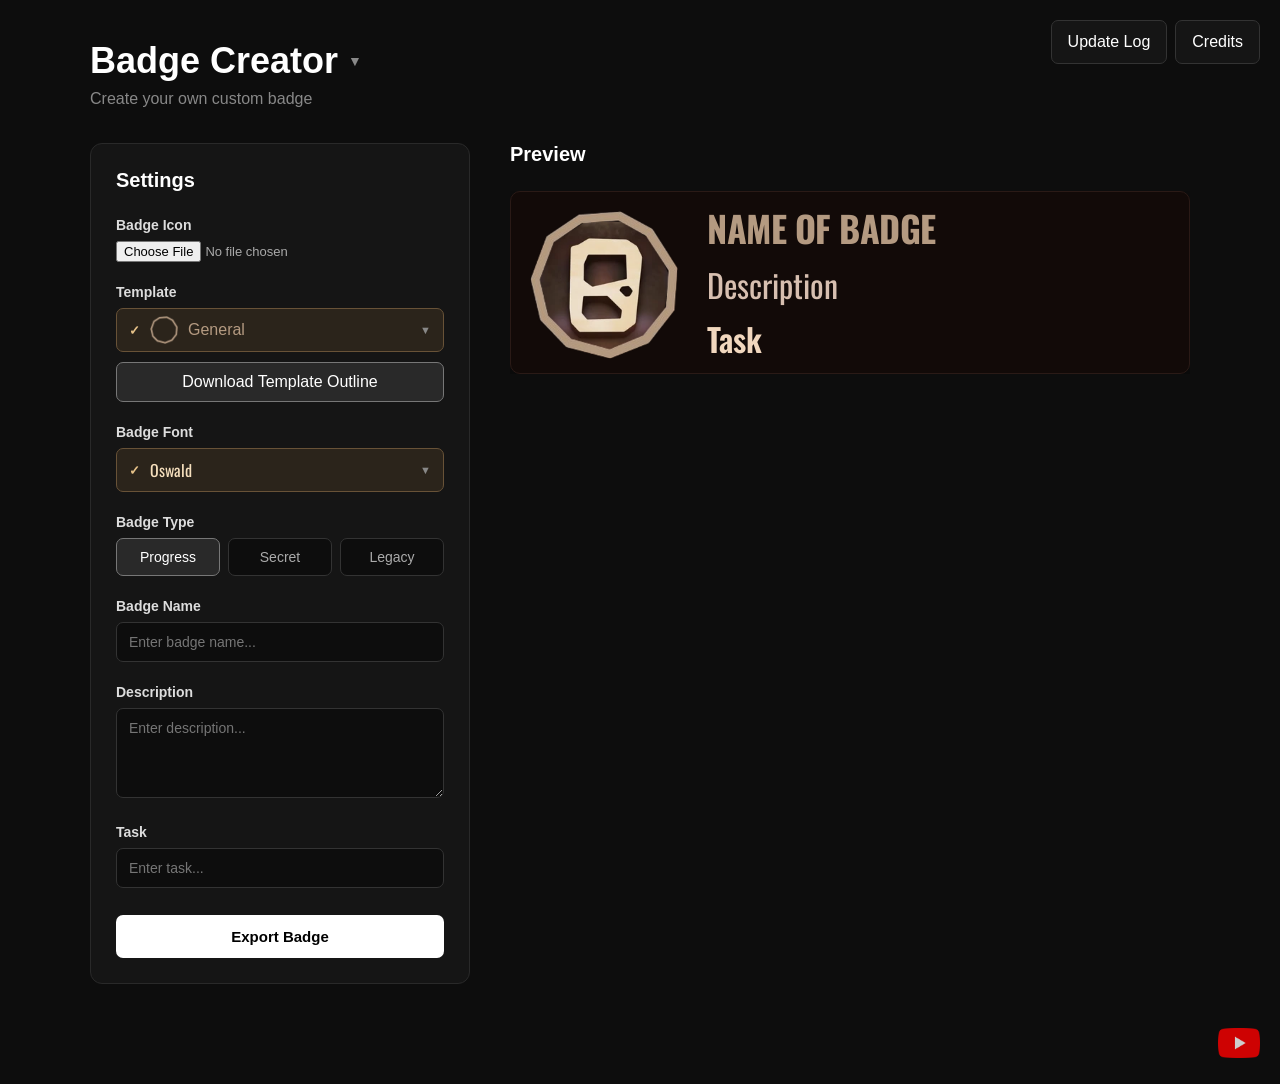
==== commit 01654129: "Update index.html" ====
--- a/index.html
+++ b/index.html
@@ -1349,9 +1349,9 @@
                 </div>
 
                 <select id="template" hidden aria-hidden="true" tabindex="-1">
-                    <option value="General1.png">General1</option>
+                    <option value="General1.png">General</option>
                     <option value="Group.png">Group</option>
-                    <option value="General2.png">General2</option>
+                    <option value="General2.png">General (Rare)</option>
                     <option value="Archives.png">Archives</option>
                     <option value="Stairwells.png">Stairwell</option>
                     <option value="Entity1.png">Entity</option>
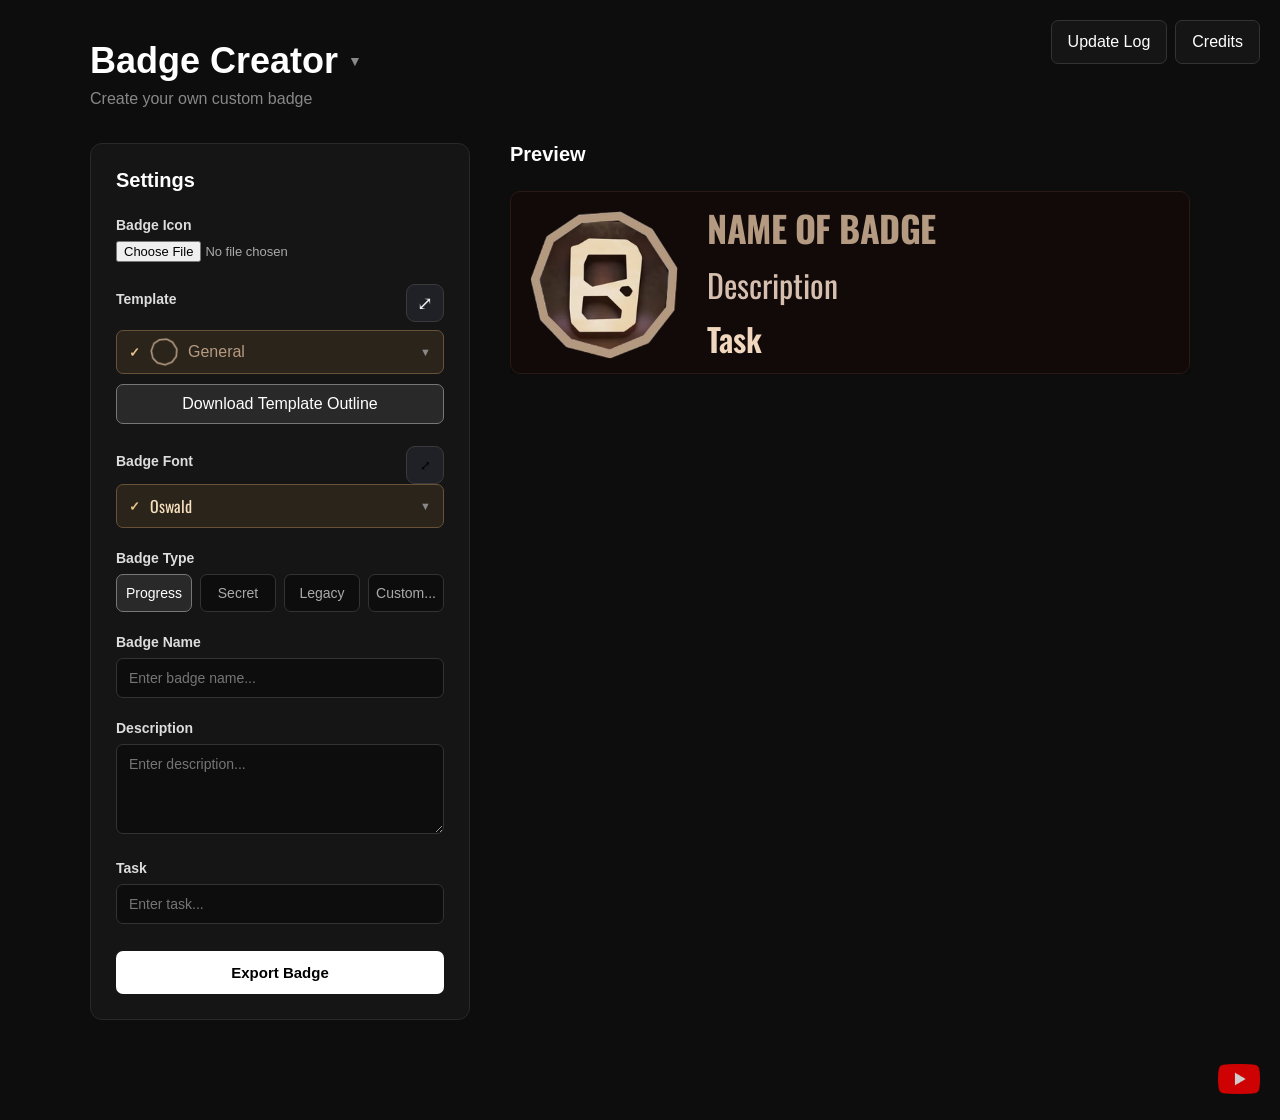
==== commit f9217f2f: "Add files via upload" ====
--- a/index.html
+++ b/index.html
@@ -1,42 +1,47 @@
 <!--
-FEATURE / FUNCTION LINE GUIDE (might be outdated)
-Line numbers refer to THIS edited file. Ctrl+G to jump.
---- PAGE STRUCTURE ---
-Main styles / CSS: line 58
-Mobile responsive styles: line 1015
-Update Log: line 1133
-Credits dialog: line 1184
-Modifiers Creator dialog: line 1197
-Template dropdown / list of outlines: line 1282
-The Hollow template option: line 1316
-Font selection / font list: line 1328
-Badge type buttons (Progress / Secret / Legacy): line 1370
-Badge name / description / task inputs: line 1388
-Badge preview HTML: line 1433
---- MAIN JAVASCRIPT ---
-Preview scaling / resizing: line 1627
-Font selection logic: line 1648
-Base Secret / Legacy color definitions: line 1692
-Progress name gradients (progressTemplates): line 1778
-Template assets base path (TEMPLATE_PATH): line 1826
-Secret outlines list (secretOutlines): line 1828
-Secret-only options (The Hollow): line 1836
-Secret name gradients (secretNameFills): line 1845
-Outline image path resolver (outlineFor): line 1880
-Name gradient selector (nameFillFor): line 1888
-Outline image preparation (preparedOutline): line 1897
-Template dropdown rendering (buildTemplateMenu): line 1982
-Template preview update (apt): line 2094
-Template selection change: line 2124
-Download Template Outline handler: line 2135
-Icon upload handler: line 2166
-Badge name autofit (fbn): line 2191
-Description autofit (fbd): line 2216
-Task autofit (fbt): line 2254
-Badge type switching (stf): line 2314
-Export Badge handler: line 2419
-PNG download handler: line 2414
-Save PNG handler: line 2500
+BADGE CREATOR — CODE GUIDE
+Everything is kept in this single index.html file (except the external PNG library).
+Use Ctrl+G in the GitHub editor to jump to a line. Recheck numbers after code changes.
+
+MAIN HTML / PAGE STRUCTURE
+- Main settings panel: starts at line 1391
+- Add a template: template options at lines 1428–1457; matching image files belong in assets/templates/
+- Template / Outline / Namefill settings: starts at line 1405
+- Add a font: font declarations / imports at lines 53–94; font dropdown entries start at line 1497
+- Font settings and Separate / Combine controls: starts at line 1485
+- Badge Type buttons and Custom Badge Type settings: around lines 1579–1605
+- Badge Name / Description / Task inputs: around lines 1608–1635
+- Badge Preview structure: starts at line 1653
+- Update Log button and content: lines 1236 and 1240–1305
+- Credits button and content: lines 1237 and 1307–1318
+
+MAIN CSS / VISUAL DESIGN (inside this HTML file)
+- Main UI layout, controls and settings: lines 118–679
+- Badge preview and Badge Type styling: lines 680–1121
+- Responsive UI positioning and sizing: lines 1122–1229
+- Badge Type label sizes: search for "#badgeType" in the CSS section
+- Custom Badge Type label Autofit: function fitCustomTypeLabel() at line 1961
+- Badge Name Autofit size by type: function fbn() at line 2680
+- Description position and Autofit: function fbd() at line 2711
+- Task position and Autofit: function fbt() at line 2751
+
+MAIN JAVASCRIPT (inside this HTML file)
+- Update Log and Credits dialog behavior: lines 1706–1724
+- Font selection and Separate / Combine font settings: starts near line 1879
+- Template Separate / Combine settings: search for "templateIsSeparated" at line 2025
+- Badge Type / outline / Namefill helpers: starts near line 2317
+- Add / edit template menu entries: function buildTemplateMenu() at line 2450
+- Refresh selected template in the preview: function apt() at line 2580
+- Badge Name Autofit: function fbn() at line 2680
+- Description Autofit: function fbd() at line 2711
+- Task Autofit: function fbt() at line 2751
+- Badge Type switching: .type-button handler at line 2851
+- PNG export: exportButton click handler starts near line 2937
+- Save / share exported PNG: savePngButton handler at line 3042
+
+EXTERNAL EXPORT DEPENDENCY
+- html-to-image library is loaded at line 1697.
+- Keep assets/vendor/html-to-image-1.11.13.js in the repository; PNG export depends on it.
 -->
 
 
@@ -54,7 +59,7 @@
 <link rel="preconnect" href="https://fonts.googleapis.com">
 <link rel="preconnect" href="https://fonts.gstatic.com" crossorigin>
 <link href="https://fonts.googleapis.com/css2?family=Oswald:wght@200..700&display=swap" rel="stylesheet">
-<link href="https://fonts.googleapis.com/css2?family=Fredoka:wght@300..700&display=swap" rel="stylesheet">
+<link href="https://fonts.googleapis.com/css2?family=Fredoka:wght@300..700&family=Marhey:wght@300..700&family=Finger+Paint&display=swap" rel="stylesheet">
 
 <style>
 @font-face {
@@ -157,6 +162,27 @@
 .setting {
     margin-bottom: 22px;
 }
+
+.template-setting-heading {
+    display: flex;
+    align-items: center;
+    justify-content: space-between;
+    gap: 10px;
+    margin-bottom: 8px;
+}
+.template-setting-heading label { margin: 0; }
+.mode-toggle {
+    width: 38px; height: 38px; flex: 0 0 38px;
+    display: grid; place-items: center;
+    padding: 5px; border: 1px solid #3a3a3a; border-radius: 9px;
+    background: #202027; cursor: pointer; transition: .18s ease;
+}
+.mode-toggle:hover { border-color: #8b79c8; background: #292633; }
+.mode-toggle img { width: 100%; height: 100%; object-fit: contain; }
+.mode-toggle .mode-fallback { color: #eee; font-size: 19px; line-height: 1; }
+.namefill-setting { margin-top: 12px; }
+.namefill-setting[hidden] { display: none !important; }
+.namefill-setting label { margin-bottom: 8px; }
 
 .setting label {
     display: block;
@@ -794,13 +820,15 @@
 
 .badge.type-progress .badge-icon-border,
 .badge.type-secret .badge-icon-border,
-.badge.type-legacy .badge-icon-border {
+.badge.type-legacy .badge-icon-border,
+.badge.type-custom .badge-icon-border {
     display: none;
 }
 
 .badge.type-progress img.progress-template,
 .badge.type-secret img.progress-template,
-.badge.type-legacy img.progress-template {
+.badge.type-legacy img.progress-template,
+.badge.type-custom img.progress-template {
     display: block;
 }
 
@@ -859,10 +887,15 @@
     min-width: 0;
 }
 
+.badge.type-custom .badge-content {
+    flex: 1;
+    min-width: 0;
+}
+
 .badge.type-secret #badgeType {
     width: 100%;
     white-space: nowrap;
-    font-size: 17px;
+    font-size: 23px;
 }
 
 .badge.type-secret .badge-content h3 {
@@ -883,10 +916,20 @@
 .badge.type-legacy #badgeType {
     width: 100%;
     white-space: nowrap;
-    font-size: 15px;
+    font-size: 21px;
+}
+
+.badge.type-custom #badgeType {
+    width: 100%;
+    white-space: nowrap;
+    font-size: 20px;
 }
 
 .badge.type-legacy .badge-content h3 {
+    font-size: 32px;
+}
+
+.badge.type-custom .badge-content h3 {
     font-size: 32px;
 }
 
@@ -895,9 +938,21 @@
     overflow-wrap: anywhere;
 }
 
+.badge.type-custom #badgeDescription {
+    font-size: 30px;
+    overflow-wrap: anywhere;
+}
+
 .badge.type-legacy #badgeTask {
     font-size: 31px;
     margin-top: auto;
+    overflow-wrap: anywhere;
+}
+
+.badge.type-custom #badgeTask {
+    font-size: 31px;
+    margin-top: auto;
+    transform: translateY(-6px);
     overflow-wrap: anywhere;
 }
 
@@ -1046,6 +1101,10 @@
     justify-content: center;
 
     z-index: 1000;
+    padding: 0;
+    border: 0;
+    background: transparent;
+    cursor: pointer;
 
     opacity: 0.8;
     transition: opacity 0.2s ease, transform 0.2s ease;
@@ -1226,11 +1285,21 @@
       - Added beta creator to the custom creators list (if you dk, its the badge creator but beta versions)
       - Moved to github, previously used netlify
 
-      -0.5 is gonna be big :]
+      -0.5 is gonna be big :]'
+      
+
+      BETA EXCLUSIVE - 0.4.1 (10.11.2026)
+      -Added 2 new fonts 
+      -Made an option to make outline and name gradient seperantly 
+      -added an option to make fonts seperantly 
+      -added custom badge type 
+      -fixed several bugs
 
 0.5 Customisation update (After the sun explodes)
         -Added herobrine 
         -deleted herobrine forever
+
+        
      </div>
     <form method="dialog">
         <button type="submit" class="credits-close" autofocus>Close</button>
@@ -1268,6 +1337,15 @@
     </form>
 </dialog>
 
+<dialog class="credits-dialog confirm-dialog" id="youtubeDialog" aria-labelledby="youtubeTitle" aria-describedby="youtubeText">
+    <h2 id="youtubeTitle">YouTube</h2>
+    <p id="youtubeText">Do you want to visit TegBS on YouTube?</p>
+    <form method="dialog">
+        <button type="submit" class="credits-close" value="no" autofocus>No</button>
+        <button type="submit" class="credits-close" value="yes">Yes</button>
+    </form>
+</dialog>
+
 <dialog class="credits-dialog confirm-dialog" id="secretOutlineDialog" aria-label="Secret outline" aria-describedby="secretOutlineText">
     <p id="secretOutlineText">There is no secret outline for this template yet</p>
     <form method="dialog">
@@ -1275,15 +1353,9 @@
     </form>
 </dialog>
 
-<a
-    href="https://www.youtube.com/@TegBS"
-    target="_blank"
-    rel="noopener noreferrer"
-    class="youtube-link"
-    aria-label="TegBS YouTube channel"
->
+<button type="button" class="youtube-link" id="youtubeLinkButton" aria-label="Open TegBS YouTube channel">
     <img src="assets/youtube.png" alt="YouTube">
-</a>
+</button>
 
 <div class="app">
 
@@ -1333,7 +1405,13 @@
             </div>
 
             <div class="setting" id="templateSetting">
-                <label for="templateDropdownButton">Template</label>
+                <div class="template-setting-heading">
+                    <label id="templateSettingLabel" for="templateDropdownButton">Template</label>
+                    <button type="button" class="mode-toggle" id="templateModeToggle" aria-label="Separate template settings" aria-pressed="false" title="Separate Outline and Namefill">
+                        <img id="templateModeIcon" src="assets/SeparateButton.png" alt="">
+                        <span class="mode-fallback" id="templateModeFallback" hidden>⇄</span>
+                    </button>
+                </div>
 
                 <div class="font-dropdown template-dropdown" id="templateDropdown">
                     <button type="button" class="font-dropdown-button selected-indicator" id="templateDropdownButton" aria-haspopup="listbox" aria-expanded="false" aria-controls="templateDropdownMenu">
@@ -1353,7 +1431,7 @@
                     <option value="Group.png">Group</option>
                     <option value="General2.png">General (Rare)</option>
                     <option value="Archives.png">Archives</option>
-                    <option value="Stairwells.png">Stairwell</option>
+                    <option value="Stairwells.png">Stairwells</option>
                     <option value="Entity1.png">Entity</option>
                     <option value="Entity2.png">Entity (Rare)</option>
                     <option value="Entity3.png">Entity (Very Rare)</option>
@@ -1385,67 +1463,115 @@
                     <option value="TheHollow.png">The Hollow</option>
                 </select>
 
+                <div class="namefill-setting" id="namefillSetting" hidden>
+                    <label for="namefillDropdownButton">Namefill</label>
+                    <div class="font-dropdown template-dropdown" id="namefillDropdown">
+                        <button type="button" class="font-dropdown-button selected-indicator" id="namefillDropdownButton" aria-haspopup="listbox" aria-expanded="false" aria-controls="namefillDropdownMenu">
+                            <span class="selected-value">
+                                <span class="selected-check" aria-hidden="true">✓</span>
+                                <span id="namefillDropdownLabel" class="template-namefill-preview">General</span>
+                            </span>
+                            <span class="font-arrow" aria-hidden="true">▼</span>
+                        </button>
+                        <div class="font-dropdown-menu" id="namefillDropdownMenu" role="listbox" aria-label="Namefill templates"></div>
+                    </div>
+                    <select id="namefillTemplate" hidden aria-hidden="true" tabindex="-1"></select>
+                </div>
+
                 <button type="button" class="export-save template-download" id="templateDownloadButton" aria-describedby="templateDownloadStatus">
                     Download Template Outline
                 </button>
                 <p class="export-status" id="templateDownloadStatus" role="status" aria-live="polite"></p>
             </div>
 
-            <div class="setting">
-                <label for="fontDropdownButton">Badge Font</label>
-
-                <div class="font-dropdown" id="fontDropdown">
-                    <button type="button" class="font-dropdown-button selected-indicator" id="fontDropdownButton">
-                        <span class="selected-value">
-                            <span class="selected-check" aria-hidden="true">✓</span>
-                            <span id="fontDropdownLabel" class="font-preview-oswald">Oswald</span>
-                        </span>
+            <div class="setting" id="fontSetting">
+                <div class="setting-heading-row" style="display:flex;align-items:center;justify-content:space-between;gap:10px">
+                    <label for="fontDropdownButton" id="fontSettingLabel">Badge Font</label>
+                    <button type="button" class="mode-toggle" id="fontModeToggle" aria-label="Separate font settings" aria-pressed="false" title="Separate Name, Description and Task fonts">
+                        <img id="fontModeIcon" src="assets/SeparateButton.png" alt="" width="34" height="34">
+                        <span id="fontModeFallback" hidden aria-hidden="true">⤢</span>
+                    </button>
+                </div>
+                <div id="fontCombinedControl"><div class="font-dropdown" id="fontDropdown">
+                    <button type="button" class="font-dropdown-button selected-indicator" id="fontDropdownButton" aria-haspopup="listbox" aria-expanded="false">
+                        <span class="selected-value"><span class="selected-check" aria-hidden="true">✓</span><span id="fontDropdownLabel" style="font-family:Oswald,sans-serif">Oswald</span></span><span class="font-arrow">▼</span>
+                    </button>
+                    <div class="font-dropdown-menu" id="fontDropdownMenu" role="listbox" aria-label="Badge fonts">                        <div class="font-option current" data-font="Oswald"><span style="font-family:'Oswald', sans-serif">Oswald</span><span class="page-selected">✓ Selected</span></div>
+                        <div class="font-option" data-font="Fredoka"><span style="font-family:'Fredoka', sans-serif">Fredoka</span></div>
+                        <div class="font-option" data-font="Arial"><span style="font-family:'Arial', sans-serif">Arial</span></div>
+                        <div class="font-option" data-font="Verdana"><span style="font-family:'Verdana', sans-serif">Verdana</span></div>
+                        <div class="font-option" data-font="Georgia"><span style="font-family:'Georgia', sans-serif">Georgia</span></div>
+                        <div class="font-option" data-font="Impact"><span style="font-family:'Impact', sans-serif">Impact</span></div>
+                        <div class="font-option" data-font="Rblxdoorsnewfont"><span style="font-family:'Rblxdoorsnewfont', sans-serif">Doors</span></div>
+                        <div class="font-option" data-font="MinecraftFont"><span style="font-family:'MinecraftFont', sans-serif">Minecraft</span></div>
+                        <div class="font-option" data-font="Caveat"><span style="font-family:'Caveat', sans-serif">Caveat</span></div>
+                        <div class="font-option" data-font="Yellowtail"><span style="font-family:'Yellowtail', sans-serif">Yellowtail</span></div>
+                        <div class="font-option" data-font="Marhey"><span style="font-family:'Marhey', sans-serif">Marhey</span></div>
+                        <div class="font-option" data-font="Finger Paint"><span style="font-family:'Finger Paint', sans-serif">Finger Paint</span></div></div>
+                </div></div>
+                <div id="fontSeparateControls" hidden style="display:grid;gap:12px;margin-top:10px">
+                    <div class="font-field-setting"><label for="nameFontDropdownButton">Name Font</label><div class="font-dropdown" id="nameFontDropdown">
+                    <button type="button" class="font-dropdown-button selected-indicator" id="nameFontDropdownButton" aria-haspopup="listbox" aria-expanded="false">
+                        <span class="selected-value"><span class="selected-check" aria-hidden="true">✓</span><span id="nameFontDropdownLabel" style="font-family:Oswald,sans-serif">Oswald</span></span><span class="font-arrow">▼</span>
+                    </button>
+                    <div class="font-dropdown-menu" id="nameFontDropdownMenu" role="listbox" aria-label="Name fonts">                        <div class="font-option current" data-font="Oswald"><span style="font-family:'Oswald', sans-serif">Oswald</span><span class="page-selected">✓ Selected</span></div>
+                        <div class="font-option" data-font="Fredoka"><span style="font-family:'Fredoka', sans-serif">Fredoka</span></div>
+                        <div class="font-option" data-font="Arial"><span style="font-family:'Arial', sans-serif">Arial</span></div>
+                        <div class="font-option" data-font="Verdana"><span style="font-family:'Verdana', sans-serif">Verdana</span></div>
+                        <div class="font-option" data-font="Georgia"><span style="font-family:'Georgia', sans-serif">Georgia</span></div>
+                        <div class="font-option" data-font="Impact"><span style="font-family:'Impact', sans-serif">Impact</span></div>
+                        <div class="font-option" data-font="Rblxdoorsnewfont"><span style="font-family:'Rblxdoorsnewfont', sans-serif">Doors</span></div>
+                        <div class="font-option" data-font="MinecraftFont"><span style="font-family:'MinecraftFont', sans-serif">Minecraft</span></div>
+                        <div class="font-option" data-font="Caveat"><span style="font-family:'Caveat', sans-serif">Caveat</span></div>
+                        <div class="font-option" data-font="Yellowtail"><span style="font-family:'Yellowtail', sans-serif">Yellowtail</span></div>
+                        <div class="font-option" data-font="Marhey"><span style="font-family:'Marhey', sans-serif">Marhey</span></div>
+                        <div class="font-option" data-font="Finger Paint"><span style="font-family:'Finger Paint', sans-serif">Finger Paint</span></div></div>
+                </div></div>
+                    <div class="font-field-setting"><label for="descriptionFontDropdownButton">Description Font</label><div class="font-dropdown" id="descriptionFontDropdown">
+                    <button type="button" class="font-dropdown-button selected-indicator" id="descriptionFontDropdownButton" aria-haspopup="listbox" aria-expanded="false">
+                        <span class="selected-value"><span class="selected-check" aria-hidden="true">✓</span><span id="descriptionFontDropdownLabel" style="font-family:Oswald,sans-serif">Oswald</span></span><span class="font-arrow">▼</span>
+                    </button>
+                    <div class="font-dropdown-menu" id="descriptionFontDropdownMenu" role="listbox" aria-label="Description fonts">                        <div class="font-option current" data-font="Oswald"><span style="font-family:'Oswald', sans-serif">Oswald</span><span class="page-selected">✓ Selected</span></div>
+                        <div class="font-option" data-font="Fredoka"><span style="font-family:'Fredoka', sans-serif">Fredoka</span></div>
+                        <div class="font-option" data-font="Arial"><span style="font-family:'Arial', sans-serif">Arial</span></div>
+                        <div class="font-option" data-font="Verdana"><span style="font-family:'Verdana', sans-serif">Verdana</span></div>
+                        <div class="font-option" data-font="Georgia"><span style="font-family:'Georgia', sans-serif">Georgia</span></div>
+                        <div class="font-option" data-font="Impact"><span style="font-family:'Impact', sans-serif">Impact</span></div>
+                        <div class="font-option" data-font="Rblxdoorsnewfont"><span style="font-family:'Rblxdoorsnewfont', sans-serif">Doors</span></div>
+                        <div class="font-option" data-font="MinecraftFont"><span style="font-family:'MinecraftFont', sans-serif">Minecraft</span></div>
+                        <div class="font-option" data-font="Caveat"><span style="font-family:'Caveat', sans-serif">Caveat</span></div>
+                        <div class="font-option" data-font="Yellowtail"><span style="font-family:'Yellowtail', sans-serif">Yellowtail</span></div>
+                        <div class="font-option" data-font="Marhey"><span style="font-family:'Marhey', sans-serif">Marhey</span></div>
+                        <div class="font-option" data-font="Finger Paint"><span style="font-family:'Finger Paint', sans-serif">Finger Paint</span></div></div>
+                </div></div>
+                    <div class="font-field-setting"><label for="taskFontDropdownButton">Task Font</label><div class="font-dropdown" id="taskFontDropdown">
+                    <button type="button" class="font-dropdown-button selected-indicator" id="taskFontDropdownButton" aria-haspopup="listbox" aria-expanded="false">
+                        <span class="selected-value"><span class="selected-check" aria-hidden="true">✓</span><span id="taskFontDropdownLabel" style="font-family:Oswald,sans-serif">Oswald</span></span><span class="font-arrow">▼</span>
+                    </button>
+                    <div class="font-dropdown-menu" id="taskFontDropdownMenu" role="listbox" aria-label="Task fonts">                        <div class="font-option current" data-font="Oswald"><span style="font-family:'Oswald', sans-serif">Oswald</span><span class="page-selected">✓ Selected</span></div>
+                        <div class="font-option" data-font="Fredoka"><span style="font-family:'Fredoka', sans-serif">Fredoka</span></div>
+                        <div class="font-option" data-font="Arial"><span style="font-family:'Arial', sans-serif">Arial</span></div>
+                        <div class="font-option" data-font="Verdana"><span style="font-family:'Verdana', sans-serif">Verdana</span></div>
+                        <div class="font-option" data-font="Georgia"><span style="font-family:'Georgia', sans-serif">Georgia</span></div>
+                        <div class="font-option" data-font="Impact"><span style="font-family:'Impact', sans-serif">Impact</span></div>
+                        <div class="font-option" data-font="Rblxdoorsnewfont"><span style="font-family:'Rblxdoorsnewfont', sans-serif">Doors</span></div>
+                        <div class="font-option" data-font="MinecraftFont"><span style="font-family:'MinecraftFont', sans-serif">Minecraft</span></div>
+                        <div class="font-option" data-font="Caveat"><span style="font-family:'Caveat', sans-serif">Caveat</span></div>
+                        <div class="font-option" data-font="Yellowtail"><span style="font-family:'Yellowtail', sans-serif">Yellowtail</span></div>
+                        <div class="font-option" data-font="Marhey"><span style="font-family:'Marhey', sans-serif">Marhey</span></div>
+                        <div class="font-option" data-font="Finger Paint"><span style="font-family:'Finger Paint', sans-serif">Finger Paint</span></div></div>
+                </div></div>
+                </div>
+            </div>
+
+            <div class="setting" id="typeFontSetting" hidden>
+                <label for="typeFontDropdownButton">Type Label Font</label>
+                <div class="font-dropdown" id="typeFontDropdown">
+                    <button type="button" class="font-dropdown-button selected-indicator" id="typeFontDropdownButton" aria-haspopup="listbox" aria-expanded="false" aria-controls="typeFontDropdownMenu">
+                        <span class="selected-value"><span class="selected-check" aria-hidden="true">✓</span><span id="typeFontDropdownLabel" style="font-family:Oswald,sans-serif">Oswald</span></span>
                         <span class="font-arrow">▼</span>
                     </button>
-
-                    <div class="font-dropdown-menu" id="fontDropdownMenu">
-                        <div class="font-option current" data-font="Oswald">
-                            <span class="font-preview-oswald">Oswald</span>
-                            <span class="page-selected">✓ Selected</span>
-                        </div>
-
-                        <div class="font-option" data-font="Fredoka">
-                            <span class="font-preview-fredoka">Fredoka</span>
-                        </div>
-
-                        <div class="font-option" data-font="Arial">
-                            <span class="font-preview-arial">Arial</span>
-                        </div>
-
-                        <div class="font-option" data-font="Verdana">
-                            <span class="font-preview-verdana">Verdana</span>
-                        </div>
-
-                        <div class="font-option" data-font="Georgia">
-                            <span class="font-preview-georgia">Georgia</span>
-                        </div>
-
-                        <div class="font-option" data-font="Impact">
-                            <span class="font-preview-impact">Impact</span>
-                        </div>
-
-                        <div class="font-option" data-font="Rblxdoorsnewfont">
-                            <span class="font-preview-doors">Doors</span>
-                        </div>
-
-                        <div class="font-option" data-font="MinecraftFont">
-                            <span class="font-preview-MinecraftFont">Minecraft</span>
-                        </div>
-
-                        <div class="font-option" data-font="Caveat">
-                            <span class="font-preview-Caveat">Caveat</span>
-                        </div>
-
-                        <div class="font-option" data-font="Yellowtail">
-                            <span class="font-preview-Yellowtail">Yellowtail</span>
-                        </div>
-
-                    </div>
+                    <div class="font-dropdown-menu" id="typeFontDropdownMenu" role="listbox" aria-label="Type label fonts"></div>
                 </div>
             </div>
 
@@ -1464,7 +1590,21 @@
                     <button class="type-button" data-type="LEGACY">
                         Legacy
                     </button>
+
+                    <button class="type-button" data-type="CUSTOM">
+                        Custom...
+                    </button>
                 </div>
+            </div>
+
+            <div class="setting" id="customTypeSetting" hidden>
+                <label for="customTypeInput">Custom Type Label</label>
+                <input type="text" id="customTypeInput" placeholder="Enter type label..." maxlength="100" value="CUSTOM">
+                <label for="customOutlineSelect" style="margin-top:12px">Custom Badge Outline</label>
+                <select id="customOutlineSelect">
+                    <option value="progress">Progress Badge Outline</option>
+                    <option value="secret">Secret Badge Outline</option>
+                </select>
             </div>
 
             <div class="setting">
@@ -1474,7 +1614,7 @@
                     type="text"
                     id="nameInput"
                     placeholder="Enter badge name..."
-                    maxlength="40"
+                    maxlength="100"
                 >
             </div>
 
@@ -1596,6 +1736,21 @@
     var pdm = document.getElementById("pageDropdownMenu");
     var mdd = document.getElementById("modifiersDialog");
     var betaDialog = document.getElementById("betaDialog");
+    var youtubeDialog = document.getElementById("youtubeDialog");
+    var youtubeLinkButton = document.getElementById("youtubeLinkButton");
+
+    youtubeLinkButton.addEventListener("click", function () {
+        youtubeDialog.returnValue = "";
+        youtubeDialog.showModal();
+    });
+
+    youtubeDialog.addEventListener("close", function () {
+        if (youtubeDialog.returnValue === "yes") {
+            window.open("https://www.youtube.com/@TegBS", "_blank", "noopener,noreferrer");
+            return;
+        }
+        youtubeLinkButton.focus();
+    });
 
     function closePageMenu() {
         pdm.classList.remove("open");
@@ -1706,17 +1861,262 @@
     var bty = document.getElementById("badgeType");
 
     var tbn = document.querySelectorAll(".type-button");
+    var customTypeSetting = document.getElementById("customTypeSetting");
+    var customTypeInput = document.getElementById("customTypeInput");
+    var customOutlineSelect = document.getElementById("customOutlineSelect");
     var bdg = document.getElementById("badge");
     var bgs = document.getElementById("badgeStage");
 
-    var fdd = document.getElementById("fontDropdown");
-    var fdb = document.getElementById("fontDropdownButton");
-    var fdl = document.getElementById("fontDropdownLabel");
+    var fontCombinedControl = document.getElementById("fontCombinedControl");
+    var fontSeparateControls = document.getElementById("fontSeparateControls");
+    var fontModeToggle = document.getElementById("fontModeToggle");
+    var fontModeIcon = document.getElementById("fontModeIcon");
+    var fontModeFallback = document.getElementById("fontModeFallback");
+    var fontIsSeparated = false;
+    var fontValues = { name: "Oswald", description: "Oswald", task: "Oswald" };
+    var savedSeparateFonts = null;
+    var combinedFont = "Oswald";
+    var typeLabelFont = "Oswald";
+
+    function applyFontValues() {
+        bty.style.fontFamily = '\"' + typeLabelFont + '\", sans-serif';
+        if (fontIsSeparated) {
+            bnm.style.fontFamily = '\"' + fontValues.name + '\", sans-serif';
+            bds.style.fontFamily = '\"' + fontValues.description + '\", sans-serif';
+            bts.style.fontFamily = '\"' + fontValues.task + '\", sans-serif';
+        } else {
+            bdg.style.setProperty("--badge-font", '\"' + combinedFont + '\", sans-serif');
+            bnm.style.fontFamily = "";
+            bds.style.fontFamily = "";
+            bts.style.fontFamily = "";
+        }
+        fbn(); fbd(); fbt();
+        fitCustomTypeLabel();
+    }
+
+    function setFontModeUI() {
+        fontCombinedControl.hidden = fontIsSeparated;
+        fontSeparateControls.hidden = !fontIsSeparated;
+        fontSeparateControls.style.display = fontIsSeparated ? "grid" : "none";
+        fontModeToggle.setAttribute("aria-pressed", fontIsSeparated ? "true" : "false");
+        fontModeToggle.setAttribute("aria-label", fontIsSeparated ? "Combine font settings" : "Separate font settings");
+        fontModeToggle.title = fontIsSeparated ? "Combine Name, Description and Task fonts" : "Separate Name, Description and Task fonts";
+        fontModeIcon.src = fontIsSeparated ? "assets/CombineButton.png" : "assets/SeparateButton.png";
+        fontModeIcon.onerror = function () { fontModeIcon.hidden = true; fontModeFallback.hidden = false; fontModeFallback.textContent = fontIsSeparated ? "⇄" : "⤢"; };
+        fontModeIcon.hidden = false; fontModeFallback.hidden = true;
+    }
+
+    function makeFontPicker(prefix, key, initial) {
+        var root = document.getElementById(prefix + "Dropdown");
+        var button = document.getElementById(prefix + "DropdownButton");
+        var label = document.getElementById(prefix + "DropdownLabel");
+        var menu = document.getElementById(prefix + "DropdownMenu");
+        var value = initial || "Oswald";
+        function refresh() {
+            label.textContent = value;
+            label.style.fontFamily = '\"' + value + '\", sans-serif';
+            menu.querySelectorAll(".font-option").forEach(function (opt) {
+                var selected = opt.dataset.font === value;
+                opt.classList.toggle("current", selected);
+                var pill = opt.querySelector(".page-selected");
+                if (selected && !pill) { pill = document.createElement("span"); pill.className = "page-selected"; pill.textContent = "✓ Selected"; opt.appendChild(pill); }
+                if (!selected && pill) pill.remove();
+                opt.setAttribute("aria-selected", selected ? "true" : "false");
+            });
+        }
+        button.addEventListener("click", function (evt) { evt.stopPropagation(); var open = menu.classList.toggle("open"); button.setAttribute("aria-expanded", open ? "true" : "false"); });
+        menu.querySelectorAll(".font-option").forEach(function (opt) {
+            opt.setAttribute("role", "option");
+            opt.addEventListener("click", function () {
+                value = opt.dataset.font;
+                if (key === "combined") { combinedFont = value; fontValues.name = value; fontValues.description = value; fontValues.task = value; }
+                else if (key === "type") { typeLabelFont = value; }
+                else fontValues[key] = value;
+                refresh(); menu.classList.remove("open"); button.setAttribute("aria-expanded", "false"); applyFontValues();
+            });
+        });
+        document.addEventListener("click", function (evt) { if (!root.contains(evt.target)) { menu.classList.remove("open"); button.setAttribute("aria-expanded", "false"); } });
+        refresh();
+        return { get: function () { return value; }, set: function (v) { value = v; refresh(); } };
+    }
+
+    var combinedFontPicker = makeFontPicker("font", "combined", "Oswald");
+    var nameFontPicker = makeFontPicker("nameFont", "name", "Oswald");
+    var descriptionFontPicker = makeFontPicker("descriptionFont", "description", "Oswald");
+    var taskFontPicker = makeFontPicker("taskFont", "task", "Oswald");
+
+    // The type label (SECRET / LEGACY) has its own independent font picker.
+    var typeFontMenu = document.getElementById("typeFontDropdownMenu");
+    Array.from(document.getElementById("fontDropdownMenu").querySelectorAll(".font-option")).forEach(function (option) {
+        var copy = option.cloneNode(true);
+        copy.classList.remove("current");
+        copy.querySelectorAll(".page-selected").forEach(function (pill) { pill.remove(); });
+        typeFontMenu.appendChild(copy);
+    });
+    var typeFontPicker = makeFontPicker("typeFont", "type", "Oswald");
+    var typeFontSetting = document.getElementById("typeFontSetting");
+    function updateTypeFontVisibility() {
+        // Show this picker only in Separate Font mode and for types with a visible label.
+        typeFontSetting.hidden = !fontIsSeparated || bdg.classList.contains("type-progress");
+    }
+
+    function fitCustomTypeLabel() {
+        if (!bty) return;
+
+        if (!bdg.classList.contains("type-custom")) {
+            bty.style.fontSize = "";
+            bty.style.whiteSpace = "";
+            return;
+        }
+
+        var maxSize = 25;
+        var minSize = 10;
+        var size = maxSize;
+
+        bty.style.whiteSpace = "nowrap";
+        bty.style.fontSize = maxSize + "px";
+        while (bty.scrollWidth > bty.clientWidth && size > minSize) {
+            size--;
+            bty.style.fontSize = size + "px";
+        }
+    }
+
+    updateTypeFontVisibility();
+    fitCustomTypeLabel();
+
+    fontModeToggle.addEventListener("click", function () {
+        if (fontIsSeparated) {
+            // Remember all three independent choices before combining.
+            savedSeparateFonts = { name: fontValues.name, description: fontValues.description, task: fontValues.task };
+            combinedFont = fontValues.name;
+            combinedFontPicker.set(combinedFont);
+            fontIsSeparated = false;
+        } else {
+            // Restore previous independent choices; on first split, copy the combined font.
+            fontValues = savedSeparateFonts
+                ? { name: savedSeparateFonts.name, description: savedSeparateFonts.description, task: savedSeparateFonts.task }
+                : { name: combinedFont, description: combinedFont, task: combinedFont };
+            nameFontPicker.set(fontValues.name);
+            descriptionFontPicker.set(fontValues.description);
+            taskFontPicker.set(fontValues.task);
+            fontIsSeparated = true;
+        }
+        setFontModeUI();
+        updateTypeFontVisibility();
+        applyFontValues();
+    });
+    setFontModeUI();
+    updateTypeFontVisibility();
+    applyFontValues();
+
     var fdm = document.getElementById("fontDropdownMenu");
-
     var tms = document.getElementById("template");
+    var namefillSelect = document.getElementById("namefillTemplate");
+    var namefillSetting = document.getElementById("namefillSetting");
+    var namefillDropdown = document.getElementById("namefillDropdown");
+    var namefillDropdownButton = document.getElementById("namefillDropdownButton");
+    var namefillDropdownMenu = document.getElementById("namefillDropdownMenu");
+    var namefillDropdownLabel = document.getElementById("namefillDropdownLabel");
+    var templateSettingLabel = document.getElementById("templateSettingLabel");
+    var lastSeparatedNamefill = null;
+    var templateModeToggle = document.getElementById("templateModeToggle");
+    var templateModeIcon = document.getElementById("templateModeIcon");
+    var templateModeFallback = document.getElementById("templateModeFallback");
+    var templateIsSeparated = false;
 
     var pts = Array.from(tms.options);
+    pts.forEach(function (opt) {
+        namefillSelect.add(new Option(opt.textContent, opt.value));
+    });
+    namefillSelect.value = tms.value;
+
+    function updateTemplateModeButton() {
+        var separate = templateIsSeparated;
+        templateModeToggle.setAttribute("aria-pressed", separate ? "true" : "false");
+        templateModeToggle.setAttribute("aria-label", separate ? "Combine template settings" : "Separate template settings");
+        templateModeToggle.title = separate ? "Combine Outline and Namefill" : "Separate Outline and Namefill";
+        templateModeIcon.src = separate ? "assets/CombineButton.png" : "assets/SeparateButton.png";
+        templateModeIcon.onerror = function () {
+            templateModeIcon.hidden = true;
+            templateModeFallback.hidden = false;
+            templateModeFallback.textContent = separate ? "⇄" : "⤢";
+        };
+        templateModeIcon.hidden = false;
+        templateModeFallback.hidden = true;
+        namefillSetting.hidden = !separate;
+        templateSettingLabel.textContent = separate ? "Outline" : "Template";
+    }
+
+    function updateNamefillDropdown() {
+        var selected = namefillSelect.value;
+        var selectedOpt = Array.from(namefillSelect.options).find(function (o) { return o.value === selected; });
+        namefillDropdownLabel.textContent = selectedOpt ? selectedOpt.textContent : selected;
+        namefillDropdownLabel.style.setProperty("--preview-name-fill", nameFillFor(selected, isSecretType()));
+        namefillDropdownMenu.innerHTML = "";
+        Array.from(namefillSelect.options).forEach(function (opt) {
+            var item = document.createElement("button");
+            item.type = "button";
+            item.className = "font-option template-option" + (opt.value === selected ? " current" : "");
+            item.setAttribute("role", "option");
+            item.setAttribute("aria-selected", opt.value === selected ? "true" : "false");
+            var preview = document.createElement("span");
+            preview.className = "template-namefill-preview";
+            preview.textContent = opt.textContent;
+            preview.style.setProperty("--preview-name-fill", nameFillFor(opt.value, isSecretType()));
+            item.appendChild(preview);
+            if (opt.value === selected) {
+                var pill = document.createElement("span");
+                pill.className = "page-selected";
+                pill.textContent = "✓ Selected";
+                item.appendChild(pill);
+            }
+            item.addEventListener("click", function () {
+                namefillSelect.value = opt.value;
+                namefillSelect.dispatchEvent(new Event("change", { bubbles: true }));
+                namefillDropdownMenu.classList.remove("open");
+                namefillDropdownButton.setAttribute("aria-expanded", "false");
+            });
+            namefillDropdownMenu.appendChild(item);
+        });
+    }
+
+    namefillDropdownButton.addEventListener("click", function (evt) {
+        evt.stopPropagation();
+        var open = namefillDropdownMenu.classList.toggle("open");
+        namefillDropdownButton.setAttribute("aria-expanded", open ? "true" : "false");
+        if (open) namefillDropdownMenu.querySelector(".template-option.current")?.scrollIntoView({ block: "nearest" });
+    });
+    document.addEventListener("click", function (evt) {
+        if (!namefillDropdown.contains(evt.target)) {
+            namefillDropdownMenu.classList.remove("open");
+            namefillDropdownButton.setAttribute("aria-expanded", "false");
+        }
+    });
+
+    templateModeToggle.addEventListener("click", function () {
+        if (templateIsSeparated) {
+            // Keep the independent Namefill so it can be restored next time.
+            lastSeparatedNamefill = namefillSelect.value;
+            namefillSelect.value = tms.value;
+            templateIsSeparated = false;
+        } else {
+            // Restore the previous independent Namefill, or initialize from Outline.
+            namefillSelect.value = lastSeparatedNamefill || tms.value;
+            templateIsSeparated = true;
+        }
+        updateTemplateModeButton();
+        updateNamefillDropdown();
+        apt(false);
+    });
+
+    namefillSelect.addEventListener("change", function () {
+        if (!templateIsSeparated) return;
+        lastSeparatedNamefill = namefillSelect.value;
+        updateNamefillDropdown();
+        apt(false);
+    });
+
+    updateTemplateModeButton();
     var spt = tms.value;
 
     var BADGE_DESIGN_WIDTH = 680;
@@ -1743,49 +2143,7 @@
 
     ubs();
 
-    fdb.addEventListener("click", function (evt) {
-        evt.stopPropagation();
-        fdm.classList.toggle("open");
-    });
-
-    var fop = fdm.querySelectorAll(".font-option");
-
-    fop.forEach(function (opt) {
-        opt.addEventListener("click", function () {
-            var selectedFont = opt.dataset.font;
-            var label = opt.querySelector("span").textContent;
-
-            bdg.style.setProperty("--badge-font", selectedFont);
-
-            fdl.textContent = label;
-            fdl.style.fontFamily = selectedFont;
-
-            fop.forEach(function (o) {
-                o.classList.toggle("current", o === opt);
-                var pill = o.querySelector(".page-selected");
-                if (o === opt && !pill) {
-                    pill = document.createElement("span");
-                    pill.className = "page-selected";
-                    pill.textContent = "✓ Selected";
-                    o.appendChild(pill);
-                } else if (o !== opt && pill) {
-                    pill.remove();
-                }
-            });
-
-            fdm.classList.remove("open");
-
-            fbn();
-            fbd();
-            fbt();
-        });
-    });
-
-    document.addEventListener("click", function (evt) {
-        if (!fdd.contains(evt.target)) {
-            fdm.classList.remove("open");
-        }
-    });
+    // Font dropdown behavior is managed by the combined/separate font pickers above.
 
     var nonProgressTemplates = {
 
@@ -1954,11 +2312,18 @@
         "TheHollow.png": "linear-gradient(180deg, #cf4d5e 0%, #d04a61 5%, #c84a6b 10%, #c44974 15%, #c14a7d 20%, #b84b8e 25%, #b44b96 30%, #aa4ca2 35%, #9e4cac 40%, #974bb2 45%, #8f50bf 50%, #8956c9 55%, #8454cd 60%, #7c53d2 65%, #7551cd 70%, #7150c7 75%, #654fb8 80%, #6050b0 85%, #6157a9 90%, #585398 95%, #4b4d92 100%)"
     };
 
+    var customOutlineMode = "progress";
+
     function isSecretType() {
+        // Read the live selector value so Custom outline changes always affect the preview.
+        if (bdg.classList.contains("type-custom")) {
+            return customOutlineSelect && customOutlineSelect.value === "secret";
+        }
         return !bdg.classList.contains("type-progress");
     }
 
     function currentTypeName() {
+        if (bdg.classList.contains("type-custom")) return "custom";
         if (bdg.classList.contains("type-secret")) return "secret";
         if (bdg.classList.contains("type-legacy")) return "legacy";
         return "progress";
@@ -2164,6 +2529,7 @@
             ? selectedOptionLabel() + " (Progress outline — no secret outline yet)"
             : selectedOptionLabel();
         buildTemplateMenu();
+        updateNamefillDropdown();
     }
 
     function openTemplateMenu() {
@@ -2214,7 +2580,8 @@
     function apt(warnIfFallback) {
         var secretMode = isSecretType();
         var outline = outlineFor(tms.value, secretMode);
-        var nameFill = nameFillFor(tms.value, secretMode);
+        var nameFillValue = templateIsSeparated ? namefillSelect.value : tms.value;
+        var nameFill = nameFillFor(nameFillValue, secretMode);
 
         if (nameFill) {
             document.documentElement.style.setProperty("--template-name-fill", nameFill);
@@ -2242,6 +2609,8 @@
     }
 
     tms.addEventListener("change", function () {
+
+        if (!templateIsSeparated) namefillSelect.value = tms.value;
 
         if (hasProgressOption(tms.value)) {
             spt = tms.value;
@@ -2312,8 +2681,14 @@
         var ttl = bnm;
         if (!ttl) return;
 
-        var mxs = bdg.classList.contains("type-progress") ? 36 : 32;
-        var mns = 14;
+        // Badge Name starting size by Badge Type (Autofit can shrink each one to 10px).
+        var mxs = 32;
+        if (bdg.classList.contains("type-progress")) mxs = 36;
+        else if (bdg.classList.contains("type-secret")) mxs = 34;
+        else if (bdg.classList.contains("type-legacy")) mxs = 30;
+        else if (bdg.classList.contains("type-custom")) mxs = 32;
+
+        var mns = 10;
 
         var sze = mxs;
 
@@ -2363,11 +2738,22 @@
         if (isp) {
             txt.style.transform = "";
             txt.style.bottom = "";
+            // DESCRIPTION POSITION for Progress badges: change 50% or the added px offset.
             txt.style.top = "calc(50% + " + ofs + "px)";
         } else {
             txt.style.top = "";
             txt.style.bottom = "";
-            txt.style.transform = "translateY(-" + ofs + "px)";
+
+            var descriptionLift = 0;
+            if (bdg.classList.contains("type-custom")) {
+                descriptionLift = 10; 
+            } else if (bdg.classList.contains("type-legacy")) {
+                descriptionLift = 3; 
+            } else if (bdg.classList.contains("type-secret")) {
+                descriptionLift = 5;
+            }
+
+            txt.style.transform = "translateY(-" + (ofs + descriptionLift) + "px)";
         }
     }
 
@@ -2401,13 +2787,26 @@
         if (isp) {
             txt.style.transform = "";
             txt.style.top = "";
+            // TASK POSITION for Progress badges: change the 2px baseline.
             txt.style.bottom = "calc(2px + " + ofs + "px)";
         } else {
             txt.style.top = "";
             txt.style.bottom = "";
-            txt.style.transform = "translateY(-" + ofs + "px)";
-        }
-    }
+
+            var taskLift = 0;
+            if (bdg.classList.contains("type-custom")) {
+                taskLift = 12;
+            } else if (bdg.classList.contains("type-legacy")) {
+                taskLift = 3;
+            } else if (bdg.classList.contains("type-secret")) {
+                taskLift = 8;
+            }
+
+            txt.style.transform = "translateY(-" + (ofs + taskLift) + "px)";
+        }
+    }
+
+    window.addEventListener("resize", fitCustomTypeLabel);
 
     din.addEventListener("input", function () {
 
@@ -2447,8 +2846,24 @@
 
         tms.value = available ? current : spt;
 
-        apt(typ !== "PROGRESS");
-    }
+        apt(typ !== "PROGRESS" && typ !== "CUSTOM");
+    }
+
+    customTypeInput.addEventListener("input", function () {
+        if (bdg.classList.contains("type-custom")) {
+            bty.textContent = this.value.trim() || "CUSTOM";
+            fitCustomTypeLabel();
+            fbn();
+        }
+    });
+
+    customOutlineSelect.addEventListener("change", function () {
+        customOutlineMode = this.value;
+        if (bdg.classList.contains("type-custom")) {
+            // Force the currently selected template to be resolved again for the new outline family.
+            apt(false);
+        }
+    });
 
     tbn.forEach(function (btn) {
 
@@ -2466,6 +2881,8 @@
                 bty.textContent = "SECRET (Doesn't count towards progression)";
             } else if (typ === "LEGACY") {
                 bty.textContent = "LEGACY (No progression, badge no longer in use)";
+            } else if (typ === "CUSTOM") {
+                bty.textContent = customTypeInput.value.trim() || "CUSTOM";
             } else {
                 bty.textContent = typ;
             }
@@ -2473,10 +2890,14 @@
             bdg.classList.remove(
                 "type-progress",
                 "type-legacy",
-                "type-secret"
+                "type-secret",
+                "type-custom"
             );
 
             bdg.classList.add("type-" + typ.toLowerCase());
+            customTypeSetting.hidden = typ !== "CUSTOM";
+            updateTypeFontVisibility();
+            fitCustomTypeLabel();
 
             stf(typ);
 
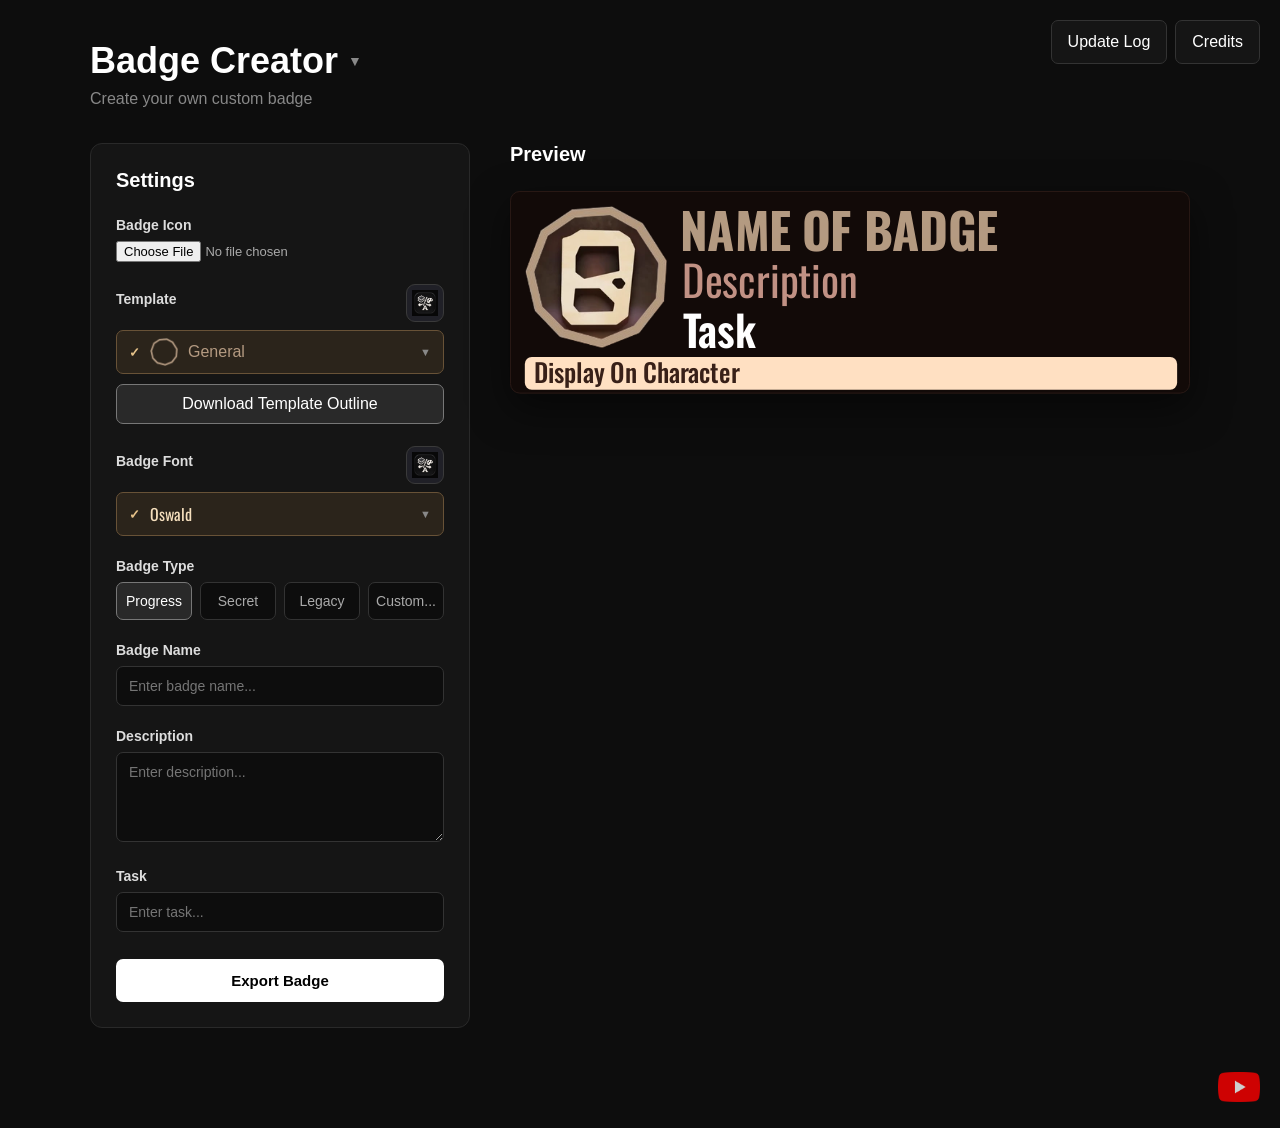
==== commit 092ee738: "Add files via upload" ====
--- a/index.html
+++ b/index.html
@@ -170,7 +170,10 @@
     gap: 10px;
     margin-bottom: 8px;
 }
-.template-setting-heading label { margin: 0; }
+.template-setting-heading label,
+.setting-heading-row label { margin: 0; }
+
+.setting-heading-row { margin-bottom: 8px; }
 .mode-toggle {
     width: 38px; height: 38px; flex: 0 0 38px;
     display: grid; place-items: center;
@@ -675,6 +678,11 @@
     min-width: 88px;
 }
 
+.confirm-dialog .confirm-yes { background:#238b45; border-color:#32ad5d; color:#fff; }
+.confirm-dialog .confirm-yes:hover { background:#2ca653; }
+.confirm-dialog .confirm-no { background:#a83232; border-color:#d34a4a; color:#fff; }
+.confirm-dialog .confirm-no:hover { background:#c13b3b; }
+
 .preview-section {
     min-width: 0;
 }
@@ -682,9 +690,33 @@
 .badge-stage {
     position: relative;
     width: 100%;
-    height: 183px;
-    overflow: hidden;
-}
+    min-height: 275px;
+    height: 275px;
+    overflow: visible;
+}
+
+.character-label-display {
+    position: absolute;
+    bottom: 0;
+    left: 0;
+    width: 100%;
+    height: 37px;
+    display: flex;
+    align-items: center;
+    padding: 0 14px;
+    border-radius: 7px;
+    background: #ffe0c2;
+    color: #382018;
+    font-family: "Oswald", sans-serif;
+    font-size: 20px;
+    font-weight: 500;
+    line-height: 1;
+    white-space: nowrap;
+    transform-origin: top left;
+    pointer-events: none;
+    z-index: 2;
+}
+#characterLabelText { position:absolute; left:14px; top:6px; display:block; white-space:nowrap; line-height:1; }
 
 .badge {
     position: absolute;
@@ -692,7 +724,7 @@
     left: 0;
 
     width: 680px;
-    height: 183px;
+    height: 275px;
 
     transform-origin: top left;
 
@@ -808,6 +840,17 @@
     display: block;
 }
 
+#customOutlineOverlay {
+    position: absolute !important;
+    inset: 0 !important;
+    width: 100% !important;
+    height: 100% !important;
+    z-index: 5 !important;
+    pointer-events: none !important;
+    background-repeat: no-repeat !important;
+    background-position: center !important;
+    background-size: 100% 100% !important;
+}
 .badge-icon img.progress-template {
     position: absolute;
     inset: 0;
@@ -836,17 +879,14 @@
     display: none;
 }
 
-.badge.type-progress .badge-content {
+.badge.type-progress .badge-content { position:relative;
     padding-top: 0;
-
     display: flex;
     flex-direction: column;
-
+    height: 150px;
     min-height: 150px;
-
     position: relative;
-
-    flex: 1;
+    flex: 0 0 150px;
     min-width: 0;
 }
 
@@ -860,7 +900,9 @@
     font-weight: 900;
     letter-spacing: -0.5px;
 
-    width: 99%;
+    position: relative;
+    top: -4px;
+    width: 100%;
 
     white-space: nowrap;
     overflow: hidden;
@@ -882,12 +924,12 @@
 }
 
 .badge.type-secret .badge-content,
-.badge.type-legacy .badge-content {
+.badge.type-legacy .badge-content { position:relative;
     flex: 1;
     min-width: 0;
 }
 
-.badge.type-custom .badge-content {
+.badge.type-custom .badge-content { position:relative;
     flex: 1;
     min-width: 0;
 }
@@ -1229,6 +1271,45 @@
         min-width: 80px;
     }
 }
+
+/* Hidden developer-only Preview UI panel */
+#previewDevPanel { position:fixed; inset:16px 16px 16px auto; width:min(520px,calc(100vw - 32px)); min-width:340px; max-width:min(900px,calc(100vw - 16px)); resize:horizontal; overflow:hidden; z-index:10000; display:none; flex-direction:column; background:#171717; color:#f4f4f4; border:1px solid #5a5145; border-radius:12px; box-shadow:0 18px 60px #000b; font:14px Arial,sans-serif; }
+#previewDevPanel.open { display:flex; }
+#previewDevPanel header { cursor:move; user-select:none; touch-action:none; display:flex; align-items:center; justify-content:space-between; gap:12px; padding:15px 16px; margin:0; border-bottom:1px solid #333; }
+#previewDevPanel header strong { font-size:16px; }
+#previewDevPanel .dev-scroll { overflow:auto; padding:12px 16px 16px; }
+#previewDevPanel .dev-group { margin:0 0 16px; padding:0 0 12px; border-bottom:1px solid #333; }
+#previewDevPanel .dev-group h3 { margin:0 0 10px; color:#e7c38a; font-size:12px; letter-spacing:.08em; text-transform:uppercase; cursor:pointer; user-select:none; display:flex; align-items:center; gap:8px; }
+#previewDevPanel .dev-group h3::before { content:"▾"; display:inline-block; transition:transform .15s; }
+#previewDevPanel .dev-group.collapsed h3::before { transform:rotate(-90deg); }
+#previewDevPanel .dev-group.collapsed > :not(h3) { display:none !important; }
+#previewDevPanel .dev-color-controls { display:grid; grid-template-columns:58px 1fr; gap:6px; min-width:0; }
+#previewDevPanel input[type=color] { width:58px; height:34px; padding:2px; background:#0d0d0d; border:1px solid #444; border-radius:6px; }
+#previewDevPanel input[data-color-hex] { width:100%; min-width:0; padding:7px 8px; background:#0d0d0d; color:#fff; border:1px solid #444; border-radius:6px; font:inherit; }
+#previewDevPanel .dev-field { display:grid; grid-template-columns:1fr 104px; align-items:center; gap:10px; margin:8px 0; color:#ddd; }
+#previewDevPanel input[type=number], #previewDevPanel select { width:100%; padding:7px 8px; background:#0d0d0d; color:#fff; border:1px solid #444; border-radius:6px; font:inherit; }
+#previewDevPanel .dev-actions { display:flex; gap:8px; padding:12px 16px; border-top:1px solid #333; }
+#previewDevPanel button { padding:8px 11px; border:1px solid #51483d; border-radius:6px; background:#29231c; color:#fff; cursor:pointer; }
+#previewDevPanel .dev-hint { color:#999; font-size:11px; line-height:1.45; margin-top:8px; }
+@media(max-width:600px){ #previewDevPanel { inset:8px; width:calc(100vw - 16px); min-width:0; max-width:none; resize:none; } }
+#previewDevPanel .dev-field input[type=checkbox] { justify-self:end; width:18px; height:18px; }
+
+#previewDevPanel .dev-manual-button { display:block; width:100%; margin:0 0 10px; background:#3a3021; border-color:#80663d; text-align:left; }
+.dev-manual-resize-handle { position:absolute; right:-2px; bottom:-2px; width:16px; height:16px; border:2px solid #171717; border-radius:3px; background:#ffd36b; z-index:10001; cursor:nwse-resize; touch-action:none; }
+#devManualTip { position:fixed; z-index:10002; left:50%; bottom:22px; transform:translateX(-50%); padding:11px 16px; border:1px solid #ffd36b; border-radius:8px; background:#171717; color:#fff; font:13px Arial,sans-serif; box-shadow:0 8px 30px #000a; pointer-events:none; }
+body.dev-manual-editing { cursor:move !important; }
+
+@media (max-width: 600px) {
+  #customOutlineDialog { padding: 16px !important; width: calc(100% - 20px) !important; max-height: 90vh !important; }
+  #customOutlineStops > div { grid-template-columns: 42px minmax(0,1fr) auto auto !important; }
+  #customOutlineStops input[type="color"] { width:42px !important; }
+  #customOutlineDialog .setting input[type="text"], #customOutlineDialog input[type="number"] { max-width:100%; box-sizing:border-box; }
+  #customOutlineDialog > div:last-child button { flex:1 1 120px; min-height:42px; }
+}
+</style>
+
+<style>
+#namefillDropdownMenu .namefill-option-main{font:inherit;min-height:34px;}
 </style>
 </head>
 
@@ -1295,6 +1376,11 @@
       -added custom badge type 
       -fixed several bugs
 
+      BETA EXCLUSIVE  - 0.4.2 (20.11.2026) 
+        -Added Custom Namefill and Outline 
+        - You can now copy/delete/edit custom and pre-made outlines and NameFills 
+        -fixed several bugs (again)
+
 0.5 Customisation update (After the sun explodes)
         -Added herobrine 
         -deleted herobrine forever
@@ -1311,7 +1397,7 @@
     <div id="creditsText">
         <p>TegBS - Creator</p>
         <p>bread023250 - for creating mobile support</p>
-        <p>daniel_genghis2026 - Creator of Modifiers Creator</p>
+        <p>dino_daniel2027 - Creator of Modifiers Creator</p>
         <p>SMI51Official - for creating icon for the website</p>
     </div>
     <form method="dialog">
@@ -1346,6 +1432,15 @@
     </form>
 </dialog>
 
+<dialog class="credits-dialog confirm-dialog" id="deleteNamefillDialog" aria-labelledby="deleteNamefillTitle" aria-describedby="deleteNamefillText">
+    <h2 id="deleteNamefillTitle">Delete Namefill</h2>
+    <p id="deleteNamefillText">Are you sure you want to delete this Namefill?</p>
+    <form method="dialog">
+        <button type="submit" class="credits-close confirm-no" value="no" autofocus>No</button>
+        <button type="submit" class="credits-close confirm-yes" value="yes">Yes</button>
+    </form>
+</dialog>
+
 <dialog class="credits-dialog confirm-dialog" id="secretOutlineDialog" aria-label="Secret outline" aria-describedby="secretOutlineText">
     <p id="secretOutlineText">There is no secret outline for this template yet</p>
     <form method="dialog">
@@ -1356,6 +1451,32 @@
 <button type="button" class="youtube-link" id="youtubeLinkButton" aria-label="Open TegBS YouTube channel">
     <img src="assets/youtube.png" alt="YouTube">
 </button>
+
+<dialog class="credits-dialog" id="customNamefillDialog" aria-labelledby="customNamefillTitle" style="width:min(620px,calc(100% - 28px));max-height:85vh;overflow:auto">
+  <h2 id="customNamefillTitle">Custom Namefill</h2>
+  <div class="setting"><label for="customNamefillName">Namefill name</label><input type="text" id="customNamefillName" maxlength="32" placeholder="My Namefill"></div>
+  <div class="setting"><label><input type="checkbox" id="customNamefillGradient" style="width:auto;margin-right:8px">Enable gradient</label></div>
+  <div class="setting" id="customNamefillSingleColorWrap"><label for="customNamefillSingleColor">Namefill color</label><input type="color" id="customNamefillSingleColor" value="#d6a35c" style="width:100%;height:42px"></div>
+  <div class="setting" id="customNamefillGradientWrap" hidden>
+    <label for="customNamefillAngle">Gradient angle (degrees)</label><input type="number" id="customNamefillAngle" min="0" max="360" value="180">
+    <div id="customNamefillStops" style="display:grid;gap:10px;margin:12px 0"></div>
+    <button type="button" class="export-save" id="customNamefillAddStop">＋ Add color point</button>
+  </div>
+  <div style="margin:14px 0"><label>Preview</label><div id="customNamefillLivePreview" style="padding:18px;text-align:center;background:#171717;border-radius:8px;font-size:25px;font-weight:800">NAMEFILL PREVIEW</div></div>
+  <div style="display:flex;gap:8px;justify-content:flex-end;flex-wrap:wrap"><button type="button" class="credits-close" id="customNamefillCancel">Cancel</button><button type="button" class="export-save" id="customNamefillSave">Save Namefill</button></div>
+</dialog>
+
+<dialog class="credits-dialog" id="customOutlineDialog" aria-labelledby="customOutlineTitle" style="width:min(620px,calc(100% - 24px));max-height:88vh;overflow:auto;box-sizing:border-box">
+  <h2 id="customOutlineTitle">Custom Outline</h2>
+  <div class="setting"><label for="customOutlineName">Outline name</label><input id="customOutlineName" type="text" maxlength="32" placeholder="My Outline"></div>
+  <div class="setting"><label for="customOutlineType">Outline type</label><select id="customOutlineType" style="width:100%;min-height:40px"><option value="progress">Progress</option><option value="secret">Secret</option><option value="both">Both</option></select></div>
+  <div class="setting"><label><input type="checkbox" id="customOutlineGradient" style="width:auto;margin-right:8px">Enable gradient</label></div>
+  <div class="setting" id="customOutlineSingleWrap"><label for="customOutlineSingle">Outline color</label><input id="customOutlineSingle" type="color" value="#ffffff" style="width:100%;height:42px"></div>
+  <div class="setting" id="customOutlineGradientWrap" hidden><label for="customOutlineAngle">Gradient angle (degrees)</label><input id="customOutlineAngle" type="number" min="0" max="360" value="180"><div id="customOutlineStops" style="display:grid;gap:10px;margin:12px 0"></div><button type="button" class="export-save" id="customOutlineAddStop">＋ Add color point</button></div>
+  <div class="setting"><label><input type="checkbox" id="customOutlineWithNamefill" style="width:auto;margin-right:8px">Add Namefill together with Outline</label></div>
+  <div style="margin:14px 0"><label>Outline preview</label><div id="customOutlinePreview" style="height:150px;background:#171717;border-radius:8px;display:grid;place-items:center;overflow:hidden;position:relative"><div id="customOutlinePreviewImage" aria-hidden="true" style="display:block;position:relative;width:112px;height:112px;min-width:112px;min-height:112px;flex:0 0 112px;background:#fff"></div><span id="customOutlineNamefillPreview" hidden style="font-size:22px;font-weight:800;position:absolute;z-index:2">NAMEFILL</span></div></div>
+  <div style="display:flex;gap:8px;justify-content:flex-end;flex-wrap:wrap"><button type="button" class="credits-close" id="customOutlineCancel">Cancel</button><button type="button" class="export-save" id="customOutlineSave">Save Outline</button></div>
+</dialog>
 
 <div class="app">
 
@@ -1564,6 +1685,17 @@
                 </div>
             </div>
 
+            <div class="setting" id="characterLabelFontSetting">
+                <label for="characterLabelFontDropdownButton">Display On Character Font</label>
+                <div class="font-dropdown" id="characterLabelFontDropdown">
+                    <button type="button" class="font-dropdown-button selected-indicator" id="characterLabelFontDropdownButton" aria-haspopup="listbox" aria-expanded="false" aria-controls="characterLabelFontDropdownMenu">
+                        <span class="selected-value"><span class="selected-check" aria-hidden="true">✓</span><span id="characterLabelFontDropdownLabel" style="font-family:Oswald,sans-serif">Oswald</span></span>
+                        <span class="font-arrow" aria-hidden="true">▼</span>
+                    </button>
+                    <div class="font-dropdown-menu" id="characterLabelFontDropdownMenu" role="listbox" aria-label="Display On Character fonts"></div>
+                </div>
+            </div>
+
             <div class="setting" id="typeFontSetting" hidden>
                 <label for="typeFontDropdownButton">Type Label Font</label>
                 <div class="font-dropdown" id="typeFontDropdown">
@@ -1659,6 +1791,7 @@
                     <div class="badge-icon">
                         <div class="badge-icon-border"></div>
                         <img class="progress-template" id="progressTemplateImage" src="assets/templates/progress/general1.png" alt="">
+                        <div id="customOutlineOverlay" aria-hidden="true" style="display:none;position:absolute;inset:0;z-index:5;pointer-events:none;background-repeat:no-repeat;background-position:center;background-size:100% 100%"></div>
 
                         <div class="badge-icon-inner">
                             <span id="iconPlaceholder">ICON</span>
@@ -1686,6 +1819,9 @@
 
                     </div>
 
+                    <div class="character-label-display" id="characterLabelDisplay" aria-hidden="true">
+                        <span id="characterLabelText">Display On Character</span>
+                    </div>
                 </div>
 
             </div>
@@ -1695,6 +1831,90 @@
     </main>
 
 </div>
+
+
+<aside id="previewDevPanel" aria-label="Preview UI Developer Panel">
+  <header><strong>Preview UI · Developer Panel</strong><button type="button" id="previewDevClose" aria-label="Close developer panel">✕</button></header>
+  <div class="dev-scroll">
+    <section class="dev-group"><h3>Badge Type Settings</h3>
+      <p class="dev-hint">Name, Description and Task settings below apply only to the selected badge type.</p>
+      <label class="dev-field">Badge Type font size (px)<input type="number" data-dev="typeLabelSize" min="8" max="80"></label>
+      <label class="dev-field">Badge Type position X (px)<input type="number" data-dev="typeLabelX" min="-300" max="900"></label>
+      <label class="dev-field">Badge Type position Y (px)<input type="number" data-dev="typeLabelY" min="-200" max="500"></label>
+      <label class="dev-field">Badge Type textbox width (px)<input type="number" data-dev="typeLabelWidth" min="20" max="1200"></label>
+      <label class="dev-field">Badge Type textbox height (px)<input type="number" data-dev="typeLabelHeight" min="10" max="200"></label>
+      <label class="dev-field">Type label colour<span class="dev-color-controls"><input type="color" data-color="typeLabelColor"><input type="text" data-color-hex="typeLabelColor" maxlength="7" placeholder="#RRGGBB" spellcheck="false"></span></label>
+    </section>
+    <section class="dev-group"><h3>Preview Box</h3>
+      <label class="dev-field">Width (px)<input type="number" data-dev="boxWidth" min="300" max="1200" step="5"></label>
+      <label class="dev-field">Height (px)<input type="number" data-dev="boxHeight" min="180" max="600" step="5"></label>
+      <label class="dev-field">Corner radius (px)<input type="number" data-dev="boxRadius" min="0" max="40"></label>
+      <label class="dev-field">Box opacity (%)<input type="number" data-dev="boxOpacity" min="0" max="100"></label>
+      <label class="dev-field">Preview Box colour<span class="dev-color-controls"><input type="color" data-color="boxColor"><input type="text" data-color-hex="boxColor" maxlength="7" placeholder="#RRGGBB" spellcheck="false"></span></label>
+    </section>
+    <section class="dev-group"><h3>Badge Icon & Border</h3>
+      <label class="dev-field">Show Badge Icon<input type="checkbox" data-visible="icon" checked></label>
+      <label class="dev-field">Show Icon Border<input type="checkbox" data-visible="border" checked></label>
+      <label class="dev-field">Icon size (px)<input type="number" data-dev="iconSize" min="50" max="300"></label>
+      <label class="dev-field">Icon X (px)<input type="number" data-dev="iconX" min="-100" max="300"></label>
+      <label class="dev-field">Icon Y (px)<input type="number" data-dev="iconY" min="-100" max="300"></label>
+      <label class="dev-field">Related<select data-related="icon"><option>None</option><option>Preview Box</option></select></label>
+      <label class="dev-field">Border thickness (px)<input type="number" data-dev="borderSize" min="0" max="40"></label>
+      <label class="dev-field">Icon opacity (%)<input type="number" data-dev="iconOpacity" min="0" max="100"></label>
+      <label class="dev-field">Border opacity (%)<input type="number" data-dev="borderOpacity" min="0" max="100"></label>
+    </section>
+    <section class="dev-group"><h3>Badge Name</h3>
+      <label class="dev-field">Show Badge Name<input type="checkbox" data-visible="name" checked></label>
+      <label class="dev-field">Font size (px)<input type="number" data-dev="nameSize" min="8" max="90"></label>
+      <label class="dev-field">Position X (px)<input type="number" data-dev="nameX" min="-100" max="300"></label>
+      <label class="dev-field">Position Y (px)<input type="number" data-dev="nameY" min="-100" max="200"></label>
+      <label class="dev-field">Textbox width (px)<input type="number" data-dev="nameWidth" min="40" max="1200"></label>
+      <label class="dev-field">Textbox height (px)<input type="number" data-dev="nameHeight" min="20" max="300"></label>
+      <label class="dev-field">Opacity (%)<input type="number" data-dev="nameOpacity" min="0" max="100"></label>
+      <label class="dev-field">Related<select data-related="name"><option>None</option><option>Preview Box</option></select></label>
+    </section>
+    <section class="dev-group"><h3>Description</h3>
+      <label class="dev-field">Show Description<input type="checkbox" data-visible="description" checked></label>
+      <label class="dev-field">Font size (px)<input type="number" data-dev="descriptionSize" min="8" max="80"></label>
+      <label class="dev-field">Position X (px)<input type="number" data-dev="descriptionX" min="-100" max="400"></label>
+      <label class="dev-field">Position Y (px)<input type="number" data-dev="descriptionY" min="-150" max="200"></label>
+      <label class="dev-field">Textbox width (px)<input type="number" data-dev="descriptionWidth" min="40" max="1200"></label>
+      <label class="dev-field">Textbox height (px)<input type="number" data-dev="descriptionHeight" min="20" max="300"></label>
+      <label class="dev-field">Opacity (%)<input type="number" data-dev="descriptionOpacity" min="0" max="100"></label>
+      <label class="dev-field">Text colour<span class="dev-color-controls"><input type="color" data-color="descriptionColor"><input type="text" data-color-hex="descriptionColor" maxlength="7" placeholder="#RRGGBB" spellcheck="false"></span></label>
+      <label class="dev-field">Related<select data-related="description"><option>None</option><option>Preview Box</option><option>Badge Name</option></select></label>
+    </section>
+    <section class="dev-group"><h3>Task</h3>
+      <label class="dev-field">Show Task<input type="checkbox" data-visible="task" checked></label>
+      <label class="dev-field">Font size (px)<input type="number" data-dev="taskSize" min="8" max="80"></label>
+      <label class="dev-field">Position X (px)<input type="number" data-dev="taskX" min="-100" max="400"></label>
+      <label class="dev-field">Position Y (px)<input type="number" data-dev="taskY" min="-150" max="200"></label>
+      <label class="dev-field">Textbox width (px)<input type="number" data-dev="taskWidth" min="40" max="1200"></label>
+      <label class="dev-field">Textbox height (px)<input type="number" data-dev="taskHeight" min="20" max="300"></label>
+      <label class="dev-field">Opacity (%)<input type="number" data-dev="taskOpacity" min="0" max="100"></label>
+      <label class="dev-field">Text colour<span class="dev-color-controls"><input type="color" data-color="taskColor"><input type="text" data-color-hex="taskColor" maxlength="7" placeholder="#RRGGBB" spellcheck="false"></span></label>
+      <label class="dev-field">Related<select data-related="task"><option>None</option><option>Preview Box</option><option>Badge Name</option><option>Description</option></select></label>
+    </section>
+    <section class="dev-group"><h3>Display On Character</h3>
+      <label class="dev-field">Show Display On Character<input type="checkbox" data-visible="label" checked></label>
+      <label class="dev-field">Width (px)<input type="number" data-dev="labelWidth" min="80" max="1200"></label>
+      <label class="dev-field">Height (px)<input type="number" data-dev="labelHeight" min="15" max="100"></label>
+      <label class="dev-field">Position X (px)<input type="number" data-dev="labelX" min="-300" max="800"></label>
+      <label class="dev-field">Position Y (px)<input type="number" data-dev="labelY" min="-100" max="600"></label>
+      <label class="dev-field">Font size (px)<input type="number" data-dev="labelSize" min="8" max="50"></label>
+      <label class="dev-field">Text padding X (px)<input type="number" data-dev="labelPadding" min="0" max="60"></label>
+      <label class="dev-field">Opacity (%)<input type="number" data-dev="labelOpacity" min="0" max="100"></label>
+      <label class="dev-field">Label background colour<span class="dev-color-controls"><input type="color" data-color="labelBgColor"><input type="text" data-color-hex="labelBgColor" maxlength="7" placeholder="#RRGGBB" spellcheck="false"></span></label>
+      <label class="dev-field">Related<select data-related="label"><option>None</option><option>Preview Box</option></select></label>
+      <label class="dev-field">Text position X (px)<input type="number" data-dev="labelTextX" min="-200" max="1200"></label>
+      <label class="dev-field">Text position Y (px)<input type="number" data-dev="labelTextY" min="-100" max="200"></label>
+      <label class="dev-field">Text width (px)<input type="number" data-dev="labelTextWidth" min="20" max="1200"></label>
+      <label class="dev-field">Text height (px)<input type="number" data-dev="labelTextHeight" min="8" max="100"></label>
+    </section>
+    <p class="dev-hint">Ctrl + Shift + E opens/closes this panel. Changes update Preview live and are saved in this browser. Reset restores the built-in defaults.</p>
+  </div>
+  <div class="dev-actions"><button type="button" id="previewDevReset">Reset defaults</button><button type="button" id="previewDevCopy">Copy settings</button><button type="button" id="previewDevPaste">Paste settings</button><button type="button" id="previewDevSave">Save settings</button></div>
+</aside>
 
 <script src="assets/vendor/html-to-image-1.11.13.js"></script>
 
@@ -1877,8 +2097,12 @@
     var savedSeparateFonts = null;
     var combinedFont = "Oswald";
     var typeLabelFont = "Oswald";
+    var characterLabelFont = "Oswald";
+    var characterLabelDisplay = document.getElementById("characterLabelDisplay");
+    var characterLabelFontSetting = document.getElementById("characterLabelFontSetting");
 
     function applyFontValues() {
+        if (characterLabelDisplay) characterLabelDisplay.style.fontFamily = '"' + characterLabelFont + '", sans-serif';
         bty.style.fontFamily = '\"' + typeLabelFont + '\", sans-serif';
         if (fontIsSeparated) {
             bnm.style.fontFamily = '\"' + fontValues.name + '\", sans-serif';
@@ -1896,6 +2120,7 @@
 
     function setFontModeUI() {
         fontCombinedControl.hidden = fontIsSeparated;
+        characterLabelFontSetting.hidden = !fontIsSeparated;
         fontSeparateControls.hidden = !fontIsSeparated;
         fontSeparateControls.style.display = fontIsSeparated ? "grid" : "none";
         fontModeToggle.setAttribute("aria-pressed", fontIsSeparated ? "true" : "false");
@@ -1905,6 +2130,23 @@
         fontModeIcon.onerror = function () { fontModeIcon.hidden = true; fontModeFallback.hidden = false; fontModeFallback.textContent = fontIsSeparated ? "⇄" : "⤢"; };
         fontModeIcon.hidden = false; fontModeFallback.hidden = true;
     }
+
+    // Keep every settings dropdown mutually exclusive.
+document.addEventListener("click", function (evt) {
+    var clickedButton = evt.target.closest(".font-dropdown-button");
+    if (!clickedButton) return;
+
+    var ownMenu = clickedButton.parentElement.querySelector(".font-dropdown-menu");
+
+    document.querySelectorAll(".font-dropdown-menu.open").forEach(function (menu) {
+        if (menu === ownMenu) return;
+
+        menu.classList.remove("open");
+
+        var owner = menu.parentElement.querySelector(".font-dropdown-button");
+        if (owner) owner.setAttribute("aria-expanded", "false");
+    });
+}, true);
 
     function makeFontPicker(prefix, key, initial) {
         var root = document.getElementById(prefix + "Dropdown");
@@ -1931,6 +2173,7 @@
                 value = opt.dataset.font;
                 if (key === "combined") { combinedFont = value; fontValues.name = value; fontValues.description = value; fontValues.task = value; }
                 else if (key === "type") { typeLabelFont = value; }
+                else if (key === "characterLabel") { characterLabelFont = value; }
                 else fontValues[key] = value;
                 refresh(); menu.classList.remove("open"); button.setAttribute("aria-expanded", "false"); applyFontValues();
             });
@@ -1954,6 +2197,16 @@
         typeFontMenu.appendChild(copy);
     });
     var typeFontPicker = makeFontPicker("typeFont", "type", "Oswald");
+
+    var characterLabelFontMenu = document.getElementById("characterLabelFontDropdownMenu");
+    Array.from(document.getElementById("fontDropdownMenu").querySelectorAll(".font-option")).forEach(function (option) {
+        var copy = option.cloneNode(true);
+        copy.classList.remove("current");
+        copy.querySelectorAll(".page-selected").forEach(function (pill) { pill.remove(); });
+        characterLabelFontMenu.appendChild(copy);
+    });
+    var characterLabelFontPicker = makeFontPicker("characterLabelFont", "characterLabel", "Oswald");
+
     var typeFontSetting = document.getElementById("typeFontSetting");
     function updateTypeFontVisibility() {
         // Show this picker only in Separate Font mode and for types with a visible label.
@@ -1966,29 +2219,70 @@
         if (!bdg.classList.contains("type-custom")) {
             bty.style.fontSize = "";
             bty.style.whiteSpace = "";
+            bty.style.display = "";
+            bty.style.alignItems = "";
+            bty.style.justifyContent = "";
+            bty.style.textAlign = "";
+            bty.style.wordBreak = "";
+            bty.style.overflowWrap = "";
             return;
         }
 
-        var maxSize = 25;
+        // Match Badge Name's layout: keep the label at its configured X/Y,
+        // align text to the left, and center it vertically inside its box.
+        // First shrink on one line. Once the minimum size is reached, allow
+        // the text to wrap naturally onto a second/third line.
+        var dev = window.previewDevSettings || {};
+        var cfg = (dev.typeSettings && dev.typeSettings[dev.activeType || "custom"]) || {};
+        var maxSize = Number(cfg.typeLabelSize) || Number(dev.typeLabelSize) || 24;
         var minSize = 10;
         var size = maxSize;
 
+        bty.style.position = "absolute";
+        bty.style.left = (Number(dev.typeLabelX) || 0) + "px";
+        bty.style.top = (Number(dev.typeLabelY) || 0) + "px";
+        bty.style.bottom = "auto";
+        bty.style.right = "auto";
+        bty.style.transform = "none";
+        bty.style.width = (Number(dev.typeLabelWidth) || 460) + "px";
+        bty.style.height = (Number(dev.typeLabelHeight) || 30) + "px";
+        bty.style.boxSizing = "border-box";
+        bty.style.display = "flex";
+        bty.style.flexDirection = "column";
+        bty.style.alignItems = "flex-start";
+        bty.style.justifyContent = "center";
+        bty.style.textAlign = "left";
+        bty.style.lineHeight = "1.1";
+        bty.style.overflow = "hidden";
+        bty.style.wordBreak = "normal";
+        bty.style.overflowWrap = "anywhere";
         bty.style.whiteSpace = "nowrap";
-        bty.style.fontSize = maxSize + "px";
-        while (bty.scrollWidth > bty.clientWidth && size > minSize) {
+
+        bty.style.fontSize = size + "px";
+        void bty.offsetWidth;
+        while (bty.scrollWidth > bty.clientWidth + 1 && size > minSize) {
             size--;
             bty.style.fontSize = size + "px";
-        }
-    }
-
-    updateTypeFontVisibility();
+            void bty.offsetWidth;
+        }
+
+        // At minimum font size, preserve that size and wrap instead of
+        // continuing to overflow horizontally.
+        if (bty.scrollWidth > bty.clientWidth + 1) {
+            bty.style.whiteSpace = "normal";
+            void bty.offsetWidth;
+        }
+    }
+
     fitCustomTypeLabel();
 
     fontModeToggle.addEventListener("click", function () {
         if (fontIsSeparated) {
             // Remember all three independent choices before combining.
-            savedSeparateFonts = { name: fontValues.name, description: fontValues.description, task: fontValues.task };
+            savedSeparateFonts = { name: fontValues.name, description: fontValues.description, task: fontValues.task, type: typeLabelFont };
             combinedFont = fontValues.name;
+            typeLabelFont = combinedFont;
+            typeFontPicker.set(typeLabelFont);
             combinedFontPicker.set(combinedFont);
             fontIsSeparated = false;
         } else {
@@ -1996,6 +2290,8 @@
             fontValues = savedSeparateFonts
                 ? { name: savedSeparateFonts.name, description: savedSeparateFonts.description, task: savedSeparateFonts.task }
                 : { name: combinedFont, description: combinedFont, task: combinedFont };
+            typeLabelFont = savedSeparateFonts ? savedSeparateFonts.type : combinedFont;
+            typeFontPicker.set(typeLabelFont);
             nameFontPicker.set(fontValues.name);
             descriptionFontPicker.set(fontValues.description);
             taskFontPicker.set(fontValues.task);
@@ -2047,39 +2343,98 @@
         templateSettingLabel.textContent = separate ? "Outline" : "Template";
     }
 
+    function parseDefaultNamefill(value) {
+        var css = nameFillFor(value, isSecretType());
+        var angleMatch = css.match(/linear-gradient\(\s*(-?\d+(?:\.\d+)?)deg/i);
+        var angle = angleMatch ? Number(angleMatch[1]) : 180;
+        var matches = [...css.matchAll(/(#[0-9a-fA-F]{6}|#[0-9a-fA-F]{3})\s*([0-9.]+)?%?/g)];
+        var stops = matches.map(function(m){ return {color:m[1],intensity:50}; });
+        if (stops.length < 2) stops = [{color:"#d6a35c",intensity:50},{color:"#4388ee",intensity:50}];
+        return {name:"",gradient:css.indexOf("linear-gradient")===0,color:(css.match(/#[0-9a-fA-F]{6}|#[0-9a-fA-F]{3}/)||["#d6a35c"])[0],angle:angle,stops:stops};
+    }
+    function duplicateCustomNamefill(item) {
+        var copy=JSON.parse(JSON.stringify(item));
+        copy.id=null; copy.name=(item.name || "Namefill")+" Copy";
+        editingCustomNamefill=null;
+        document.getElementById("customNamefillName").value=copy.name;
+        document.getElementById("customNamefillGradient").checked=!!copy.gradient;
+        document.getElementById("customNamefillSingleColor").value=copy.color || "#d6a35c";
+        document.getElementById("customNamefillAngle").value=copy.angle ?? 180;
+        draftStops=JSON.parse(JSON.stringify(copy.stops || [{color:"#ff4545",intensity:50},{color:"#4388ee",intensity:50}]));
+        document.getElementById("customNamefillGradientWrap").hidden=!copy.gradient;
+        document.getElementById("customNamefillSingleColorWrap").hidden=copy.gradient;
+        renderCustomStops(); renderCustomNamefillPreview(); customNamefillDialog.showModal();
+    }
+    function showNamefillActions(anchor, actions) {
+        document.querySelectorAll(".namefill-actions-menu").forEach(function(el){el.remove();});
+        var menu=document.createElement("div"); menu.className="namefill-actions-menu";
+        menu.style.cssText="position:absolute;right:8px;top:calc(100% - 4px);z-index:30;display:flex;flex-direction:column;min-width:112px;padding:5px;background:#242424;border:1px solid #555;border-radius:8px;box-shadow:0 5px 18px #0009";
+        actions.forEach(function(action){var b=document.createElement("button");b.type="button";b.textContent=action.label;b.style.cssText="border:0;background:transparent;color:#fff;text-align:left;padding:7px 9px;border-radius:5px;cursor:pointer";b.addEventListener("click",function(e){e.stopPropagation();menu.remove();action.run();});menu.appendChild(b);});
+        anchor.style.position="relative"; anchor.appendChild(menu);
+        var close=function(e){if(!menu.contains(e.target)&&e.target!==anchor){menu.remove();document.removeEventListener("pointerdown",close,true);}};
+        setTimeout(function(){document.addEventListener("pointerdown",close,true);},0);
+    }
+    function applyNamefillTextFill(element, value) {
+        var fill = nameFillFor(value, isSecretType());
+        element.style.removeProperty("background-image");
+        element.style.removeProperty("background-clip");
+        element.style.removeProperty("-webkit-background-clip");
+        element.style.removeProperty("color");
+        element.style.removeProperty("-webkit-text-fill-color");
+        if (typeof fill === "string" && /^linear-gradient\(/i.test(fill.trim())) {
+            element.style.backgroundImage = fill;
+            element.style.backgroundClip = "text";
+            element.style.webkitBackgroundClip = "text";
+            element.style.color = "transparent";
+            element.style.webkitTextFillColor = "transparent";
+        } else {
+            element.style.backgroundImage = "none";
+            element.style.color = fill || "#d6a35c";
+            element.style.webkitTextFillColor = fill || "#d6a35c";
+        }
+    }
+    function askDeleteNamefill(name) {
+        var dialog=document.getElementById("deleteNamefillDialog");
+        document.getElementById("deleteNamefillText").textContent='Are you sure you want to delete “'+name+'”? This cannot be undone.';
+        return new Promise(function(resolve){
+            var done=function(event){dialog.removeEventListener("close",done);resolve(dialog.returnValue==="yes");};
+            dialog.addEventListener("close",done,{once:true});
+            dialog.showModal();
+        });
+    }
     function updateNamefillDropdown() {
         var selected = namefillSelect.value;
         var selectedOpt = Array.from(namefillSelect.options).find(function (o) { return o.value === selected; });
         namefillDropdownLabel.textContent = selectedOpt ? selectedOpt.textContent : selected;
-        namefillDropdownLabel.style.setProperty("--preview-name-fill", nameFillFor(selected, isSecretType()));
+        applyNamefillTextFill(namefillDropdownLabel, selected);
         namefillDropdownMenu.innerHTML = "";
         Array.from(namefillSelect.options).forEach(function (opt) {
-            var item = document.createElement("button");
-            item.type = "button";
+            var item = document.createElement("div");
             item.className = "font-option template-option" + (opt.value === selected ? " current" : "");
-            item.setAttribute("role", "option");
-            item.setAttribute("aria-selected", opt.value === selected ? "true" : "false");
-            var preview = document.createElement("span");
-            preview.className = "template-namefill-preview";
-            preview.textContent = opt.textContent;
-            preview.style.setProperty("--preview-name-fill", nameFillFor(opt.value, isSecretType()));
-            item.appendChild(preview);
-            if (opt.value === selected) {
-                var pill = document.createElement("span");
-                pill.className = "page-selected";
-                pill.textContent = "✓ Selected";
-                item.appendChild(pill);
+            item.style.cssText="display:flex;align-items:center;gap:8px;position:relative;min-height:38px";
+            item.setAttribute("role", "option"); item.setAttribute("aria-selected", opt.value === selected ? "true" : "false");
+            var choose=document.createElement("button"); choose.type="button"; choose.className="namefill-option-main";
+            choose.style.cssText="display:flex;align-items:center;justify-content:flex-start;gap:8px;flex:1;min-width:0;border:0;background:transparent;color:inherit;text-align:left;padding:5px 7px;cursor:pointer;overflow:visible";
+            var preview = document.createElement("span"); preview.className = "template-namefill-preview";
+            preview.textContent = opt.value === "__custom__" ? "+ Custom" : opt.textContent;
+            preview.style.cssText="display:inline-block;white-space:normal;overflow-wrap:anywhere;line-height:1.3;min-width:0";
+            applyNamefillTextFill(preview,opt.value);
+            choose.appendChild(preview);
+            if (opt.value === selected) { var pill=document.createElement("span");pill.className="page-selected";pill.textContent="✓ Selected";choose.appendChild(pill); }
+            choose.addEventListener("click",function(){namefillDropdownMenu.classList.remove("open");namefillDropdownButton.setAttribute("aria-expanded","false");if(opt.value==="__custom__"){openCustomNamefillEditor();return;}namefillSelect.value=opt.value;namefillSelect.dispatchEvent(new Event("change",{bubbles:true}));});
+            item.appendChild(choose);
+            if(opt.value!=="__custom__"){
+                var more=document.createElement("button");more.type="button";more.textContent="…";more.title="Namefill actions";more.setAttribute("aria-label","Namefill actions");more.style.cssText="flex:0 0 30px;width:30px;height:30px;border:0;border-radius:6px;background:#333;color:#fff;font-size:20px;line-height:1;cursor:pointer";
+                more.addEventListener("click",function(e){e.preventDefault();e.stopPropagation();
+                    if(String(opt.value).indexOf("custom:")===0){var id=String(opt.value).slice(7),custom=customNamefillById(id);if(!custom)return;showNamefillActions(item,[{label:"Edit",run:function(){openCustomNamefillEditor(id);}},{label:"Duplicate",run:function(){duplicateCustomNamefill(custom);}},{label:"Delete",run:async function(){var yes=await askDeleteNamefill(custom.name);if(!yes)return;customNamefills=customNamefills.filter(function(x){return x.id!==id;});localStorage.setItem(CUSTOM_NAMEFILLS_KEY,JSON.stringify(customNamefills));if(namefillSelect.value===opt.value){namefillSelect.value="__custom__";lastSeparatedNamefill="__custom__";}rebuildNamefillOptions();updateNamefillDropdown();apt(false);}}]);}
+                    else {var base=parseDefaultNamefill(opt.value);base.name=opt.textContent;showNamefillActions(item,[{label:"Duplicate",run:function(){duplicateCustomNamefill(base);}}]);}
+                });item.appendChild(more);
             }
-            item.addEventListener("click", function () {
-                namefillSelect.value = opt.value;
-                namefillSelect.dispatchEvent(new Event("change", { bubbles: true }));
-                namefillDropdownMenu.classList.remove("open");
-                namefillDropdownButton.setAttribute("aria-expanded", "false");
-            });
             namefillDropdownMenu.appendChild(item);
         });
     }
 
+    namefillDropdownLabel.addEventListener("dblclick",function(){ if(namefillSelect.value.indexOf("custom:")===0) openCustomNamefillEditor(namefillSelect.value.slice(7)); });
     namefillDropdownButton.addEventListener("click", function (evt) {
         evt.stopPropagation();
         var open = namefillDropdownMenu.classList.toggle("open");
@@ -2094,14 +2449,17 @@
     });
 
     templateModeToggle.addEventListener("click", function () {
+        var selectedOutlineId=customOutlineId(tms.value);
+        var selectedOutline=selectedOutlineId&&customOutlineById(selectedOutlineId);
         if (templateIsSeparated) {
-            // Keep the independent Namefill so it can be restored next time.
             lastSeparatedNamefill = namefillSelect.value;
             namefillSelect.value = tms.value;
             templateIsSeparated = false;
         } else {
-            // Restore the previous independent Namefill, or initialize from Outline.
-            namefillSelect.value = lastSeparatedNamefill || tms.value;
+            var linkedValue=selectedOutline && selectedOutline.includeNamefill ? "custom:co_nf_"+selectedOutline.id : null;
+            var previous=lastSeparatedNamefill && Array.from(namefillSelect.options).some(function(o){return o.value===lastSeparatedNamefill;}) ? lastSeparatedNamefill : tms.value;
+            namefillSelect.value = linkedValue || previous;
+            if (linkedValue) lastSeparatedNamefill=linkedValue;
             templateIsSeparated = true;
         }
         updateTemplateModeButton();
@@ -2110,26 +2468,87 @@
     });
 
     namefillSelect.addEventListener("change", function () {
+        if (namefillSelect.value === "__custom__") { openCustomNamefillEditor(); return; }
         if (!templateIsSeparated) return;
         lastSeparatedNamefill = namefillSelect.value;
         updateNamefillDropdown();
         apt(false);
     });
 
+    var customNamefillDialog=document.getElementById("customNamefillDialog");
+    var customNamefillStops=document.getElementById("customNamefillStops");
+    var editingCustomNamefill=null;
+    var draftStops=[];
+    function renderCustomNamefillPreview(){
+        var gradient=document.getElementById("customNamefillGradient").checked;
+        var item={gradient:gradient,color:document.getElementById("customNamefillSingleColor").value,angle:document.getElementById("customNamefillAngle").value,stops:draftStops};
+        document.getElementById("customNamefillLivePreview").style.background="transparent";
+        document.getElementById("customNamefillLivePreview").style.backgroundImage=customGradientCss(item);
+        document.getElementById("customNamefillLivePreview").style.backgroundClip="text";
+        document.getElementById("customNamefillLivePreview").style.webkitBackgroundClip="text";
+        document.getElementById("customNamefillLivePreview").style.color="transparent";
+        document.getElementById("customNamefillLivePreview").style.webkitTextFillColor="transparent";
+    }
+    function renderCustomStops(){
+        customNamefillStops.innerHTML="";
+        draftStops.forEach(function(stop,index){
+            var row=document.createElement("div"); row.style.cssText="display:grid;grid-template-columns:48px 1fr auto auto;gap:8px;align-items:center;padding:10px;background:#171717;border:1px solid #333;border-radius:8px";
+            var color=document.createElement("input"); color.type="color"; color.value=stop.color; color.style.cssText="width:48px;height:38px"; color.addEventListener("input",function(){stop.color=color.value;renderCustomNamefillPreview();});
+            var controls=document.createElement("div");
+            var title=document.createElement("div"); title.textContent="Color point "+(index+1); title.style.cssText="font-size:13px;font-weight:bold;margin-bottom:5px";
+            var intensityLabel=document.createElement("label"); intensityLabel.textContent=index===draftStops.length-1?"Last point (no next transition)":"Transition to next point: "+stop.intensity+"%"; intensityLabel.style.cssText="font-size:12px;color:#ccc";
+            var intensity=document.createElement("input"); intensity.type="range"; intensity.min="0"; intensity.max="100"; intensity.value=stop.intensity??50; intensity.style.width="100%"; intensity.disabled=index===draftStops.length-1;
+            intensity.addEventListener("input",function(){stop.intensity=Number(intensity.value);intensityLabel.textContent="Transition to next point: "+stop.intensity+"%";renderCustomNamefillPreview();});
+            controls.append(title,intensityLabel,intensity);
+            var moveControls=document.createElement("div"); moveControls.style.cssText="display:flex;flex-direction:column;gap:4px";
+            var moveUp=document.createElement("button"); moveUp.type="button"; moveUp.textContent="▲"; moveUp.className="credits-close"; moveUp.title="Move color point up"; moveUp.disabled=index===0;
+            moveUp.addEventListener("click",function(){if(index<=0)return;var moved=draftStops.splice(index,1)[0];draftStops.splice(index-1,0,moved);renderCustomStops();renderCustomNamefillPreview();});
+            var moveDown=document.createElement("button"); moveDown.type="button"; moveDown.textContent="▼"; moveDown.className="credits-close"; moveDown.title="Move color point down"; moveDown.disabled=index===draftStops.length-1;
+            moveDown.addEventListener("click",function(){if(index>=draftStops.length-1)return;var moved=draftStops.splice(index,1)[0];draftStops.splice(index+1,0,moved);renderCustomStops();renderCustomNamefillPreview();});
+            moveControls.append(moveUp,moveDown);
+            var remove=document.createElement("button"); remove.type="button"; remove.textContent="✕"; remove.className="credits-close"; remove.disabled=draftStops.length<=2; remove.title="Remove color point"; remove.addEventListener("click",function(){draftStops.splice(index,1);renderCustomStops();renderCustomNamefillPreview();});
+            row.append(color,controls,remove,moveControls); customNamefillStops.appendChild(row);
+        });
+    }
+    function openCustomNamefillEditor(id){
+        editingCustomNamefill=id||null; var item=id?customNamefillById(id):null;
+        document.getElementById("customNamefillName").value=item?item.name:"";
+        document.getElementById("customNamefillGradient").checked=item?!!item.gradient:false;
+        document.getElementById("customNamefillSingleColor").value=item&&item.color?item.color:"#d6a35c";
+        document.getElementById("customNamefillAngle").value=item?(item.angle ?? 180):180;
+        draftStops=item&&item.stops?JSON.parse(JSON.stringify(item.stops)):[{color:"#ff4545",intensity:50},{color:"#4388ee",intensity:50}];
+        document.getElementById("customNamefillGradientWrap").hidden=!document.getElementById("customNamefillGradient").checked;
+        document.getElementById("customNamefillSingleColorWrap").hidden=document.getElementById("customNamefillGradient").checked;
+        renderCustomStops(); renderCustomNamefillPreview(); customNamefillDialog.showModal();
+    }
+    document.getElementById("customNamefillGradient").addEventListener("change",function(){var on=this.checked;document.getElementById("customNamefillGradientWrap").hidden=!on;document.getElementById("customNamefillSingleColorWrap").hidden=on;renderCustomNamefillPreview();});
+    document.getElementById("customNamefillSingleColor").addEventListener("input",renderCustomNamefillPreview);
+    document.getElementById("customNamefillAngle").addEventListener("input",renderCustomNamefillPreview);
+    document.getElementById("customNamefillAddStop").addEventListener("click",function(){var last=draftStops[draftStops.length-1];draftStops.push({color:last.color,intensity:50});renderCustomStops();renderCustomNamefillPreview();});
+    document.getElementById("customNamefillCancel").addEventListener("click",function(){customNamefillDialog.close();rebuildNamefillOptions();updateNamefillDropdown();});
+    document.getElementById("customNamefillSave").addEventListener("click",function(){
+        var name=document.getElementById("customNamefillName").value.trim(); if(!name){document.getElementById("customNamefillName").focus();return;}
+        var item={id:editingCustomNamefill||("cnf_"+Date.now().toString(36)+Math.random().toString(36).slice(2,7)),name:name,gradient:document.getElementById("customNamefillGradient").checked,color:document.getElementById("customNamefillSingleColor").value,angle:Math.max(0,Math.min(360,Number(document.getElementById("customNamefillAngle").value)||0)),stops:JSON.parse(JSON.stringify(draftStops))};
+        var index=customNamefills.findIndex(function(x){return x.id===item.id;}); if(index>=0) customNamefills[index]=item; else customNamefills.unshift(item);
+        localStorage.setItem(CUSTOM_NAMEFILLS_KEY,JSON.stringify(customNamefills)); rebuildNamefillOptions(); namefillSelect.value="custom:"+item.id; lastSeparatedNamefill=namefillSelect.value; customNamefillDialog.close(); updateNamefillDropdown(); apt(false);
+    });
+
     updateTemplateModeButton();
     var spt = tms.value;
 
     var BADGE_DESIGN_WIDTH = 680;
-    var BADGE_DESIGN_HEIGHT = 183;
+    var BADGE_DESIGN_HEIGHT = 275;
 
     function ubs() {
         var avl = bgs.clientWidth;
         if (!avl) return;
 
-        var scl = Math.min(1, avl / BADGE_DESIGN_WIDTH);
+        var devWidth = window.previewDevSettings ? Number(window.previewDevSettings.boxWidth) : BADGE_DESIGN_WIDTH;
+        var devHeight = window.previewDevSettings ? Number(window.previewDevSettings.boxHeight) : BADGE_DESIGN_HEIGHT;
+        var scl = Math.min(1, avl / devWidth);
 
         bdg.style.transform = "scale(" + scl + ")";
-        bgs.style.height = (BADGE_DESIGN_HEIGHT * scl) + "px";
+        bgs.style.height = (devHeight * scl) + "px";
     }
 
     window.addEventListener("resize", ubs);
@@ -2269,6 +2688,7 @@
     };
 
     var progressTemplateImage = document.getElementById("progressTemplateImage");
+    var customOutlineOverlay = document.getElementById("customOutlineOverlay");
 
     var tdd = document.getElementById("templateDropdown");
     var tdb = document.getElementById("templateDropdownButton");
@@ -2280,6 +2700,11 @@
     var secretOutlineDialog = document.getElementById("secretOutlineDialog");
 
     var TEMPLATE_PATH = "assets/templates/";
+    // Embedded alpha masks remove local file path / browser permission issues.
+    var CUSTOM_OUTLINE_MASK_DATA = {
+        progress: "[data-uri]",
+        secret: "[data-uri]"
+    };
 
     var secretOutlines = [
         "aprilfools", "archives", "battle1", "battle2", "cc", "challenge",
@@ -2335,6 +2760,14 @@
         var fileName = String(value || "");
         var name = fileName.toLowerCase().replace(/\.png$/, "");
         var lowerFileName = name + ".png";
+        var customId = customOutlineId(fileName);
+        if (customId) {
+            var customItem = customOutlineById(customId);
+            if (customItem) {
+                if (!customItem.outlineType) customItem.outlineType = "both";
+                return { name: customItem.name, kind: "custom", fallback: false, src: customOutlineSource(customItem, secretMode), customItem: customItem };
+            }
+        }
 
         if (secretMode && secretOutlines.indexOf(name) !== -1) {
             return {
@@ -2353,7 +2786,118 @@
         };
     }
 
+    var CUSTOM_OUTLINES_KEY = "badgeCreatorCustomOutlines";
+    var customOutlines = [];
+    try { customOutlines = JSON.parse(localStorage.getItem(CUSTOM_OUTLINES_KEY) || "[]"); if (!Array.isArray(customOutlines)) customOutlines = []; } catch (e) { customOutlines = []; }
+    function customOutlineById(id) { return customOutlines.find(function(x){ return x.id === id; }); }
+    function persistCustomOutlines() { localStorage.setItem(CUSTOM_OUTLINES_KEY, JSON.stringify(customOutlines)); }
+    function outlineColorCss(item) { return customGradientCss(item); }
+
+    // Custom outlines use the PNG's alpha channel as a CSS mask.
+    // This deliberately avoids Canvas: local file URLs can taint canvases even
+    // when the PNG is present and visible in the project folder.
+    var customOutlineMaskLoads = Object.create(null);
+    function customOutlineSource(item, secretMode) {
+        var outlineType = item && item.outlineType ? item.outlineType : "both";
+        var useSecret = outlineType === "secret" ? true :
+            outlineType === "progress" ? false : !!secretMode;
+        return useSecret ? CUSTOM_OUTLINE_MASK_DATA.secret : CUSTOM_OUTLINE_MASK_DATA.progress;
+    }
+    function absoluteAssetUrl(src) {
+        try { return new URL(src, document.baseURI).href; }
+        catch (e) { return src; }
+    }
+    function preloadCustomOutlineMask(src) {
+        var url = absoluteAssetUrl(src);
+        if (customOutlineMaskLoads[url]) return customOutlineMaskLoads[url];
+        customOutlineMaskLoads[url] = new Promise(function(resolve, reject) {
+            var img = new Image();
+            img.onload = function() { resolve(url); };
+            img.onerror = function() {
+                delete customOutlineMaskLoads[url];
+                reject(new Error("Image could not be loaded: " + url));
+            };
+            img.src = url;
+        });
+        return customOutlineMaskLoads[url];
+    }
+    function applyCustomOutlineMask(element, src, item) {
+        if (!element) return;
+        var fill = item && item.gradient ? customGradientCss(item) : ((item && item.color) || "#ffffff");
+        var url = 'url("' + absoluteAssetUrl(src).replace(/"/g, '%22') + '")';
+
+        // Use the mask shorthand instead of setting longhands independently.
+        // Chromium/WebKit can otherwise retain an old mask-size/repeat value
+        // after an element switches between regular and custom templates.
+        element.style.backgroundColor = item && !item.gradient ? fill : "transparent";
+        element.style.backgroundImage = item && item.gradient ? fill : "none";
+        element.style.backgroundRepeat = "no-repeat";
+        element.style.backgroundPosition = "center";
+        element.style.backgroundSize = "100% 100%";
+        element.style.setProperty("-webkit-mask", url + " center / 100% 100% no-repeat");
+        element.style.setProperty("mask", url + " center / 100% 100% no-repeat");
+        element.style.setProperty("-webkit-mask-image", url);
+        element.style.setProperty("mask-image", url);
+        element.style.setProperty("-webkit-mask-size", "100% 100%");
+        element.style.setProperty("mask-size", "100% 100%");
+        element.style.setProperty("-webkit-mask-repeat", "no-repeat");
+        element.style.setProperty("mask-repeat", "no-repeat");
+        element.style.setProperty("-webkit-mask-position", "center");
+        element.style.setProperty("mask-position", "center");
+        element.style.opacity = "1";
+        element.style.visibility = "visible";
+    }
+    function clearCustomOutlineMask(element) {
+        if (!element) return;
+        element.style.setProperty("-webkit-mask", "none");
+        element.style.setProperty("mask", "none");
+        element.style.setProperty("-webkit-mask-image", "none");
+        element.style.setProperty("mask-image", "none");
+        element.style.background = "transparent";
+    }
+    function customOutlineId(value) { return String(value || "").indexOf("custom-outline:") === 0 ? String(value).slice(15) : null; }
+    function addCustomOutlineOption(item) {
+        var value="custom-outline:"+item.id;
+        var opt=Array.from(tms.options).find(function(o){return o.value===value;});
+        if(!opt){ opt=new Option(item.name,value); tms.add(opt); } else opt.textContent=item.name;
+        var nf=Array.from(namefillSelect.options).find(function(o){return o.value===value;});
+        if(!nf){ nf=new Option(item.name,value); namefillSelect.add(nf); } else nf.textContent=item.name;
+    }
+    customOutlines.forEach(addCustomOutlineOption);
+
+    var CUSTOM_NAMEFILLS_KEY = "badgeCreatorCustomNamefills";
+    var customNamefills = [];
+    try { customNamefills = JSON.parse(localStorage.getItem(CUSTOM_NAMEFILLS_KEY) || "[]"); if (!Array.isArray(customNamefills)) customNamefills = []; } catch (e) { customNamefills = []; }
+    function customGradientCss(item) {
+        if (!item || !item.gradient || !Array.isArray(item.stops) || item.stops.length < 2) return (item && item.color) || "#d6a35c";
+        var stops = item.stops, angle = Number(item.angle) || 90, out = [];
+        function rgb(hex) { var h=String(hex||"#000000").replace("#",""); if(h.length===3) h=h.split("").map(function(c){return c+c}).join(""); var n=parseInt(h,16); return [(n>>16)&255,(n>>8)&255,n&255]; }
+        function hex(c) { return "#"+c.map(function(v){return Math.max(0,Math.min(255,Math.round(v))).toString(16).padStart(2,"0")}).join(""); }
+        for (var i=0;i<stops.length-1;i++) {
+            var a=rgb(stops[i].color), b=rgb(stops[i+1].color), intensity=Math.max(0,Math.min(100,Number(stops[i].intensity ?? 50)));
+            // 50% is linear; lower values make the transition sharper, higher values smoother.
+            var power = 4 - (intensity/100)*3;
+            for (var j=0;j<=16;j++) { if(i>0 && j===0) continue; var t=j/16, eased=Math.pow(t,power)/(Math.pow(t,power)+Math.pow(1-t,power)||1); var c=a.map(function(v,k){return v+(b[k]-v)*eased}); var pos=((i+t)/(stops.length-1))*100; out.push(hex(c)+" "+pos.toFixed(3)+"%"); }
+        }
+        return "linear-gradient("+angle+"deg, "+out.join(", ")+")";
+    }
+    function customNamefillById(id) { return customNamefills.find(function(x){return x.id===id;}); }
+    function rebuildNamefillOptions() {
+        var current=namefillSelect.value;
+        namefillSelect.innerHTML="";
+        var action=new Option("＋ Custom", "__custom__"); namefillSelect.add(action);
+        customNamefills.forEach(function(item){ namefillSelect.add(new Option(item.name, "custom:"+item.id)); });
+        pts.forEach(function(opt){ namefillSelect.add(new Option(opt.textContent,opt.value)); });
+        namefillSelect.value = Array.from(namefillSelect.options).some(function(o){return o.value===current;}) ? current : (pts.some(function(o){return o.value===current;})?current:"__custom__");
+    }
+    rebuildNamefillOptions();
+    updateNamefillDropdown();
+
     function nameFillFor(value, secretMode) {
+        var outlineId = customOutlineId(value);
+        if (outlineId) { var linkedOutline = customOutlineById(outlineId); if (linkedOutline && linkedOutline.includeNamefill) return customGradientCss(linkedOutline); return "#d6a35c"; }
+        if (value === "__custom__") return "#d6a35c";
+        if (String(value).indexOf("custom:") === 0) { var custom=customNamefillById(String(value).slice(7)); return custom ? customGradientCss(custom) : "#d6a35c"; }
         if (secretMode) return secretNameFills[value] || progressTemplates[value];
         return progressTemplates[value];
     }
@@ -2363,13 +2907,53 @@
     var outlineCache = {};
 
     function preparedOutline(outline) {
-        if (outlineCache[outline.src]) return outlineCache[outline.src];
-
-        outlineCache[outline.src] = new Promise(function (resolve) {
+        var cacheKey = outline.kind === "custom" && outline.customItem ? outline.src + "|" + outline.customItem.id + "|" + JSON.stringify({gradient:outline.customItem.gradient,color:outline.customItem.color,angle:outline.customItem.angle,stops:outline.customItem.stops}) : outline.src;
+        if (outlineCache[cacheKey]) return outlineCache[cacheKey];
+
+        outlineCache[cacheKey] = new Promise(function (resolve) {
             var img = new Image();
             img.onload = function () {
                 var w = img.naturalWidth;
                 var h = img.naturalHeight;
+                if (outline.kind === "custom" && outline.customItem) {
+                    try {
+                        var tint=document.createElement("canvas");
+                        tint.width=w; tint.height=h;
+                        var tx=tint.getContext("2d");
+                        tx.drawImage(img,0,0,w,h);
+                        tx.globalCompositeOperation="source-in";
+                        var item=outline.customItem;
+                        var fill;
+                        if(item.gradient && Array.isArray(item.stops) && item.stops.length>1){
+                            var angle=(Number(item.angle)||0)*Math.PI/180;
+                            // Match CSS linear-gradient angle semantics (0° points up).
+                            var dx=Math.sin(angle)*w/2, dy=-Math.cos(angle)*h/2;
+                            fill=tx.createLinearGradient(w/2-dx,h/2-dy,w/2+dx,h/2+dy);
+                            var generatedStops=customGradientCss(item).matchAll(/(#[0-9a-fA-F]{6})\s+([0-9.]+)%/g);
+                            var hadStops=false;
+                            for(var generatedStop of generatedStops){
+                                fill.addColorStop(Math.max(0,Math.min(1,Number(generatedStop[2])/100)),generatedStop[1]);
+                                hadStops=true;
+                            }
+                            if(!hadStops){
+                                item.stops.forEach(function(stop,index){
+                                    fill.addColorStop(index/(item.stops.length-1),stop.color||"#ffffff");
+                                });
+                            }
+                        } else {
+                            fill=item.color||"#ffffff";
+                        }
+                        tx.fillStyle=fill;
+                        tx.fillRect(0,0,w,h);
+                        tx.globalCompositeOperation="source-over";
+                        resolve(tint.toDataURL("image/png"));
+                        return;
+                    } catch(e) {
+                        console.warn("Could not recolor custom outline:",e);
+                        resolve(outline.src);
+                        return;
+                    }
+                }
                 if (!w || !h || (outline.kind === "progress" && w === h)) {
                     resolve(outline.src);
                     return;
@@ -2426,7 +3010,7 @@
             img.src = outline.src;
         });
 
-        return outlineCache[outline.src];
+        return outlineCache[cacheKey];
     }
 
     var applyToken = 0;
@@ -2448,71 +3032,28 @@
     }
 
     function buildTemplateMenu() {
-        var secretMode = isSecretType();
-        tdm.innerHTML = "";
-
-        Array.from(tms.options).forEach(function (opt) {
-            var outline = outlineFor(opt.value, secretMode);
-            var isCurrent = opt.value === tms.value;
-
-            var item = document.createElement("button");
-            item.type = "button";
-            item.className = "font-option template-option" + (isCurrent ? " current" : "");
-            item.setAttribute("role", "option");
-            item.setAttribute("aria-selected", isCurrent ? "true" : "false");
-            item.dataset.value = opt.value;
-
-            var nameWrap = document.createElement("span");
-            nameWrap.className = "template-option-name";
-
-            var thumb = document.createElement("span");
-            thumb.className = "template-thumb";
-            var timg = document.createElement("img");
-            timg.alt = "";
-            timg.loading = "lazy";
-            timg.decoding = "async";
-            timg.src = outline.src;
-            thumb.appendChild(timg);
-
-            var text = document.createElement("span");
-            if (ENABLE_NAMEFILL_PREVIEW) {
-                var namePreview = document.createElement("span");
-                namePreview.className = "template-namefill-preview";
-                namePreview.textContent = opt.textContent;
-                namePreview.style.setProperty("--preview-name-fill", nameFillFor(opt.value, secretMode));
-                text.appendChild(namePreview);
-                if (opt.value === "TH4.png" || opt.value === "Stairwells.png") {
-                    item.classList.add("template-preview-brighter");
-                }
-            } else {
-                text.textContent = opt.textContent;
-            }
-            if (secretMode) {
-                var small = document.createElement("small");
-                small.textContent = outline.fallback ? "Progress outline (no secret outline yet)" : "Secret outline";
-                text.appendChild(small);
-            }
-
-            nameWrap.appendChild(thumb);
-            nameWrap.appendChild(text);
-            item.appendChild(nameWrap);
-
-            if (isCurrent) {
-                var pill = document.createElement("span");
-                pill.className = "page-selected";
-                pill.textContent = "✓ Selected";
-                item.appendChild(pill);
-            }
-
-            item.addEventListener("click", function () {
-                closeTemplateMenu();
-                tdb.focus();
-                if (tms.value === opt.value) return;
-                tms.value = opt.value;
-                tms.dispatchEvent(new Event("change", { bubbles: true }));
-            });
-
-            tdm.appendChild(item);
+        var secretMode=isSecretType(); tdm.innerHTML="";
+        var add=document.createElement("button"); add.type="button"; add.className="font-option template-option"; add.style.fontWeight="700"; add.textContent="＋ Custom"; add.addEventListener("click",function(){closeTemplateMenu();openCustomOutlineEditor();}); tdm.appendChild(add);
+        function addActionButton(item, opt, isCustom){
+            var more=document.createElement("button"); more.type="button"; more.textContent="…"; more.title="Template actions"; more.setAttribute("aria-label","Template actions"); more.style.cssText="margin-left:auto;flex:0 0 32px;width:32px;height:32px;border:0;border-radius:6px;background:#333;color:#fff;font-size:20px;cursor:pointer";
+            more.addEventListener("click",function(e){e.preventDefault();e.stopPropagation();
+                if(isCustom){showTemplateActions(item,[{label:"Edit",run:function(){openCustomOutlineEditor(opt.id);}},{label:"Duplicate",run:function(){duplicateCustomOutline(opt);}},{label:"Delete",run:async function(){if(!await askDeleteCustomOutline(opt.name))return;customOutlines=customOutlines.filter(function(x){return x.id!==opt.id;});persistCustomOutlines();var val="custom-outline:"+opt.id;var linked="co_nf_"+opt.id;customNamefills=customNamefills.filter(function(x){return x.id!==linked;});localStorage.setItem(CUSTOM_NAMEFILLS_KEY,JSON.stringify(customNamefills));var o=Array.from(tms.options).find(function(x){return x.value===val;});if(o)o.remove();var n=Array.from(namefillSelect.options).find(function(x){return x.value===val;});if(n)n.remove();if(tms.value===val)tms.value="General1.png";if(namefillSelect.value==="custom:"+linked||namefillSelect.value===val)namefillSelect.value="General1.png";outlineCache={};apt(false);rebuildNamefillOptions();updateNamefillDropdown();}}]);}
+                else {var seed={name:opt.textContent,gradient:false,color:"#ffffff",angle:180,stops:[{color:"#ffffff",intensity:50},{color:"#bdbdbd",intensity:50}],includeNamefill:false};showTemplateActions(item,[{label:"Duplicate",run:function(){openCustomOutlineEditor(null,seed);}}]);}
+            }); item.appendChild(more);
+        }
+        customOutlines.forEach(function(opt){
+            var value="custom-outline:"+opt.id, outline=outlineFor(value,secretMode), current=value===tms.value;
+            var item=document.createElement("div"); item.className="font-option template-option"+(current?" current":""); item.style.cssText="display:flex;align-items:center;gap:8px;position:relative"; item.setAttribute("role","option");
+            var choose=document.createElement("button"); choose.type="button"; choose.style.cssText="display:flex;align-items:center;gap:9px;flex:1;min-width:0;border:0;background:transparent;color:inherit;text-align:left;padding:5px;cursor:pointer";
+            var thumb=document.createElement("img"); thumb.src=outline.src; thumb.alt=""; thumb.style.cssText="width:34px;height:34px;object-fit:contain"; preparedOutline(outline).then(function(src){thumb.src=src;}).catch(function(){});
+            var label=document.createElement("span"); label.textContent=opt.name; choose.append(thumb,label); choose.addEventListener("click",function(){closeTemplateMenu();tms.value=value;tms.dispatchEvent(new Event("change",{bubbles:true}));}); item.append(choose); addActionButton(item,opt,true); tdm.appendChild(item);
+        });
+        Array.from(tms.options).filter(function(o){return !customOutlineId(o.value);}).forEach(function(opt){
+            var outline=outlineFor(opt.value,secretMode), current=opt.value===tms.value;
+            var item=document.createElement("div"); item.className="font-option template-option"+(current?" current":""); item.style.cssText="display:flex;align-items:center;gap:8px;position:relative"; item.setAttribute("role","option");
+            var choose=document.createElement("button"); choose.type="button"; choose.style.cssText="display:flex;align-items:center;gap:9px;flex:1;min-width:0;border:0;background:transparent;color:inherit;text-align:left;padding:5px;cursor:pointer";
+            var thumb=document.createElement("img"); thumb.src=outline.src; thumb.alt=""; thumb.style.cssText="width:34px;height:34px;object-fit:contain";
+            var label=document.createElement("span"); label.textContent=opt.textContent; choose.append(thumb,label); choose.addEventListener("click",function(){closeTemplateMenu();tms.value=opt.value;tms.dispatchEvent(new Event("change",{bubbles:true}));}); item.append(choose); addActionButton(item,opt,false); tdm.appendChild(item);
         });
     }
 
@@ -2525,6 +3066,8 @@
             tdl.style.removeProperty("--preview-name-fill");
         }
         tdt.src = outline.src;
+        preparedOutline(outline).then(function(src){if(tms.value===outlineValueForIndicator)tdt.src=src;}).catch(function(){});
+        var outlineValueForIndicator=tms.value;
         tdb.title = outline.fallback
             ? selectedOptionLabel() + " (Progress outline — no secret outline yet)"
             : selectedOptionLabel();
@@ -2577,6 +3120,95 @@
         }
     });
 
+    var customOutlineDialog=document.getElementById("customOutlineDialog");
+    var editingCustomOutline=null, outlineDraftStops=[];
+    var customOutlinePreviewToken = 0;
+    function defaultCustomOutlineType() {
+        if (bdg.classList.contains("type-custom")) return "both";
+        if (bdg.classList.contains("type-secret") || bdg.classList.contains("type-legacy")) return "secret";
+        return "progress";
+    }
+    function renderCustomOutlinePreview(){
+        var gradient = document.getElementById("customOutlineGradient").checked;
+        var item = {
+            gradient: gradient,
+            color: document.getElementById("customOutlineSingle").value,
+            angle: Number(document.getElementById("customOutlineAngle").value) || 180,
+            stops: outlineDraftStops
+        };
+        var outlineType = document.getElementById("customOutlineType").value || defaultCustomOutlineType();
+        var previewSecret = outlineType === "secret" ? true :
+            outlineType === "progress" ? false : isSecretType();
+        var src = TEMPLATE_PATH + (previewSecret ? "secret/" : "progress/") + "custom.png";
+        var previewImage = document.getElementById("customOutlinePreviewImage");
+        applyCustomOutlineMask(previewImage, src, item);
+        preloadCustomOutlineMask(src).catch(function(error){
+            console.error("Embedded Custom Outline preview could not be decoded:", error);
+        });
+
+        var css = customGradientCss(item);
+        var nf = document.getElementById("customOutlineNamefillPreview");
+        nf.hidden = !document.getElementById("customOutlineWithNamefill").checked;
+        nf.style.backgroundImage = css;
+        nf.style.backgroundClip = "text";
+        nf.style.webkitBackgroundClip = "text";
+        nf.style.color = "transparent";
+        nf.style.webkitTextFillColor = "transparent";
+    }
+    function renderCustomOutlineStops(){
+        var host=document.getElementById("customOutlineStops"); host.innerHTML="";
+        outlineDraftStops.forEach(function(stop,index){
+            var row=document.createElement("div"); row.style.cssText="display:grid;grid-template-columns:48px minmax(0,1fr) auto auto;gap:8px;align-items:center;padding:9px;background:#171717;border:1px solid #333;border-radius:8px";
+            var color=document.createElement("input"); color.type="color"; color.value=stop.color; color.style.cssText="width:48px;height:38px"; color.addEventListener("input",function(){stop.color=color.value;renderCustomOutlinePreview();});
+            var controls=document.createElement("div"); var label=document.createElement("label"); label.textContent=index===outlineDraftStops.length-1?"Last point (no next transition)":"Transition to next point: "+(stop.intensity??50)+"%"; label.style.cssText="display:block;font-size:12px;color:#ccc;margin-bottom:4px";
+            var intensity=document.createElement("input"); intensity.type="range"; intensity.min="0"; intensity.max="100"; intensity.value=stop.intensity??50; intensity.style.width="100%"; intensity.disabled=index===outlineDraftStops.length-1; intensity.addEventListener("input",function(){stop.intensity=Number(intensity.value);label.textContent="Transition to next point: "+stop.intensity+"%";renderCustomOutlinePreview();}); controls.append(label,intensity);
+            var move=document.createElement("div"); move.style.cssText="display:flex;flex-direction:column;gap:4px";
+            var up=document.createElement("button"); up.type="button"; up.className="credits-close"; up.textContent="▲"; up.title="Move color point up"; up.disabled=index===0; up.addEventListener("click",function(){if(index===0)return;var v=outlineDraftStops.splice(index,1)[0];outlineDraftStops.splice(index-1,0,v);renderCustomOutlineStops();renderCustomOutlinePreview();});
+            var down=document.createElement("button"); down.type="button"; down.className="credits-close"; down.textContent="▼"; down.title="Move color point down"; down.disabled=index===outlineDraftStops.length-1; down.addEventListener("click",function(){if(index>=outlineDraftStops.length-1)return;var v=outlineDraftStops.splice(index,1)[0];outlineDraftStops.splice(index+1,0,v);renderCustomOutlineStops();renderCustomOutlinePreview();}); move.append(up,down);
+            var remove=document.createElement("button"); remove.type="button"; remove.className="credits-close"; remove.textContent="✕"; remove.title="Remove color point"; remove.disabled=outlineDraftStops.length<=2; remove.addEventListener("click",function(){outlineDraftStops.splice(index,1);renderCustomOutlineStops();renderCustomOutlinePreview();});
+            row.append(color,controls,move,remove); host.appendChild(row);
+        });
+    }
+    function openCustomOutlineEditor(id, seed){
+        editingCustomOutline=id||null; var item=id?customOutlineById(id):seed||null;
+        document.getElementById("customOutlineName").value=item?item.name:"";
+        document.getElementById("customOutlineType").value=item && item.outlineType ? item.outlineType : defaultCustomOutlineType();
+        document.getElementById("customOutlineGradient").checked=item?!!item.gradient:false;
+        document.getElementById("customOutlineSingle").value=item&&item.color?item.color:"#ffffff";
+        document.getElementById("customOutlineAngle").value=item?(item.angle??180):180;
+        document.getElementById("customOutlineWithNamefill").checked=item?!!item.includeNamefill:false;
+        outlineDraftStops=item&&item.stops?JSON.parse(JSON.stringify(item.stops)):[{color:"#ffffff",intensity:50},{color:"#bdbdbd",intensity:50}];
+        var on=document.getElementById("customOutlineGradient").checked; document.getElementById("customOutlineGradientWrap").hidden=!on; document.getElementById("customOutlineSingleWrap").hidden=on;
+        renderCustomOutlineStops(); renderCustomOutlinePreview(); customOutlineDialog.showModal();
+    }
+    document.getElementById("customOutlineGradient").addEventListener("change",function(){var on=this.checked;document.getElementById("customOutlineGradientWrap").hidden=!on;document.getElementById("customOutlineSingleWrap").hidden=on;renderCustomOutlinePreview();});
+    ["customOutlineSingle","customOutlineAngle","customOutlineWithNamefill","customOutlineType"].forEach(function(id){document.getElementById(id).addEventListener("input",renderCustomOutlinePreview);document.getElementById(id).addEventListener("change",renderCustomOutlinePreview);});
+    document.getElementById("customOutlineAddStop").addEventListener("click",function(){var last=outlineDraftStops[outlineDraftStops.length-1];outlineDraftStops.push({color:last.color,intensity:50});renderCustomOutlineStops();renderCustomOutlinePreview();});
+    document.getElementById("customOutlineCancel").addEventListener("click",function(){customOutlineDialog.close();});
+    document.getElementById("customOutlineSave").addEventListener("click",function(){
+        var name=document.getElementById("customOutlineName").value.trim(); if(!name){document.getElementById("customOutlineName").focus();return;}
+        var item={id:editingCustomOutline||("co_"+Date.now().toString(36)+Math.random().toString(36).slice(2,7)),name:name,outlineType:document.getElementById("customOutlineType").value||defaultCustomOutlineType(),gradient:document.getElementById("customOutlineGradient").checked,color:document.getElementById("customOutlineSingle").value,angle:Math.max(0,Math.min(360,Number(document.getElementById("customOutlineAngle").value)||0)),stops:JSON.parse(JSON.stringify(outlineDraftStops)),includeNamefill:document.getElementById("customOutlineWithNamefill").checked};
+        var index=customOutlines.findIndex(function(x){return x.id===item.id;}); if(index>=0) customOutlines[index]=item; else customOutlines.unshift(item); persistCustomOutlines(); addCustomOutlineOption(item);
+        var linkedNamefillValue="custom:co_nf_"+item.id;
+        if(item.includeNamefill){
+            var nfItem={id:"co_nf_"+item.id,name:item.name,gradient:item.gradient,color:item.color,angle:item.angle,stops:JSON.parse(JSON.stringify(item.stops))};
+            var nfIndex=customNamefills.findIndex(function(x){return x.id===nfItem.id;});
+            if(nfIndex>=0) customNamefills[nfIndex]=nfItem; else customNamefills.unshift(nfItem);
+            lastSeparatedNamefill=linkedNamefillValue;
+        } else {
+            customNamefills=customNamefills.filter(function(x){return x.id!=="co_nf_"+item.id;});
+            if(lastSeparatedNamefill===linkedNamefillValue) lastSeparatedNamefill="General1.png";
+        }
+        localStorage.setItem(CUSTOM_NAMEFILLS_KEY,JSON.stringify(customNamefills));
+        rebuildNamefillOptions();
+        tms.value="custom-outline:"+item.id;
+        namefillSelect.value=templateIsSeparated ? (item.includeNamefill ? linkedNamefillValue : (lastSeparatedNamefill || "General1.png")) : tms.value;
+        customOutlineDialog.close(); outlineCache={}; apt(false); updateNamefillDropdown();
+    });
+    function duplicateCustomOutline(item){var copy=JSON.parse(JSON.stringify(item));copy.id=null;copy.name=(item.name||"Outline")+" Copy";openCustomOutlineEditor(null,copy);}
+    function askDeleteCustomOutline(name){var dialog=document.getElementById("deleteNamefillDialog");document.getElementById("deleteNamefillTitle").textContent="Delete Outline";document.getElementById("deleteNamefillText").textContent='Are you sure you want to delete “'+name+'”? This cannot be undone.';return new Promise(function(resolve){var done=function(){dialog.removeEventListener("close",done);resolve(dialog.returnValue==="yes");};dialog.addEventListener("close",done,{once:true});dialog.showModal();});}
+    function showTemplateActions(anchor,actions){showNamefillActions(anchor,actions);}
+
     function apt(warnIfFallback) {
         var secretMode = isSecretType();
         var outline = outlineFor(tms.value, secretMode);
@@ -2588,15 +3220,36 @@
         }
 
         var token = ++applyToken;
-        outlineReady = preparedOutline(outline).then(function (src) {
-            if (token !== applyToken) return;
-            if (progressTemplateImage.getAttribute("src") !== src) {
-                progressTemplateImage.src = src;
-            }
-        });
+        if (outline.kind === "custom" && outline.customItem) {
+            progressTemplateImage.style.display = "none";
+            customOutlineOverlay.style.display = "block";
+            var customMaskSrc = customOutlineSource(outline.customItem, secretMode);
+            applyCustomOutlineMask(customOutlineOverlay, customMaskSrc, outline.customItem);
+            outlineReady = preloadCustomOutlineMask(customMaskSrc).then(function () {
+                if (token !== applyToken) return;
+                applyCustomOutlineMask(customOutlineOverlay, customMaskSrc, outline.customItem);
+            }).catch(function (error) {
+                if (token !== applyToken) return;
+                console.error("Embedded Custom Outline mask decode failed:", error);
+                if (warnIfFallback) {
+                    window.alert("The embedded Custom Outline image could not be decoded. Please reload the page.");
+                }
+                throw error;
+            });
+        } else {
+            clearCustomOutlineMask(customOutlineOverlay);
+            customOutlineOverlay.style.display = "none";
+            progressTemplateImage.style.display = "";
+            outlineReady = preparedOutline(outline).then(function (src) {
+                if (token !== applyToken) return;
+                if (progressTemplateImage.getAttribute("src") !== src) {
+                    progressTemplateImage.src = src;
+                }
+            });
+        }
 
         updateTemplateIndicator(outline);
-
+        if (typeof syncOutlinePreviewLayer === "function") syncOutlinePreviewLayer();
         if (warnIfFallback && outline.fallback) {
             showSecretFallbackNotice();
         }
@@ -2611,6 +3264,7 @@
     tms.addEventListener("change", function () {
 
         if (!templateIsSeparated) namefillSelect.value = tms.value;
+        else { var customId=customOutlineId(tms.value); var customItem=customId&&customOutlineById(customId); if(customItem&&customItem.includeNamefill) namefillSelect.value="custom:co_nf_"+customItem.id; }
 
         if (hasProgressOption(tms.value)) {
             spt = tms.value;
@@ -2677,132 +3331,99 @@
         fbn();
     });
 
+    function fitTextToDeveloperBox(el, sizeKey, minSize) {
+        if (!el) return;
+        var dev = window.previewDevSettings || {};
+        var cfg = (dev.typeSettings && dev.typeSettings[dev.activeType || "default"]) || {};
+        var maxSize = Number(cfg[sizeKey]) || 32;
+        var size = maxSize;
+        el.style.whiteSpace = "nowrap";
+        el.style.fontSize = size + "px";
+        // The box geometry is already applied. Shrink only the font, never the
+        // X/Y/width/height values, and keep the text vertically centered by flex.
+        while (el.scrollWidth > el.clientWidth && size > (minSize || 10)) {
+            size -= 1;
+            el.style.fontSize = size + "px";
+        }
+        el.style.whiteSpace = "nowrap";
+    }
+
     function fbn() {
-        var ttl = bnm;
-        if (!ttl) return;
-
-        // Badge Name starting size by Badge Type (Autofit can shrink each one to 10px).
-        var mxs = 32;
-        if (bdg.classList.contains("type-progress")) mxs = 36;
-        else if (bdg.classList.contains("type-secret")) mxs = 34;
-        else if (bdg.classList.contains("type-legacy")) mxs = 30;
-        else if (bdg.classList.contains("type-custom")) mxs = 32;
-
-        var mns = 10;
-
-        var sze = mxs;
-
-        ttl.style.fontSize = sze + "px";
-        ttl.style.transform = "translateY(0)";
-
-        while (
-            ttl.scrollWidth > ttl.clientWidth &&
-            sze > mns
-        ) {
-            sze--;
-            ttl.style.fontSize = sze + "px";
-        }
-
-        var ofs = (mxs - sze) * 0.87;
-
-        ttl.style.transform = "translateY(" + ofs + "px)";
+        if (!bnm) return;
+        applyDevTextGeometryOnly();
+        fitTextToDeveloperBox(bnm, "nameSize", 10);
+        applyDevTextGeometryOnly();
+        bnm.style.whiteSpace = "nowrap";
     }
 
     function fbd() {
-        var txt = bds;
-        if (!txt) return;
-
-        var isp = bdg.classList.contains("type-progress");
-        var mxs = 32;
-        var mns = 14;
-
-        var sze = mxs;
-
-        txt.style.whiteSpace = "nowrap";
-        txt.style.fontSize = sze + "px";
-
-        while (
-            txt.scrollWidth > txt.clientWidth &&
-            sze > mns
-        ) {
-            sze--;
-            txt.style.fontSize = sze + "px";
-        }
-
-        if (sze === mns && txt.scrollWidth > txt.clientWidth) {
-            txt.style.whiteSpace = "normal";
-        }
-
-        var ofs = (mxs - sze) * 0.1;
-
-        if (isp) {
-            txt.style.transform = "";
-            txt.style.bottom = "";
-            // DESCRIPTION POSITION for Progress badges: change 50% or the added px offset.
-            txt.style.top = "calc(50% + " + ofs + "px)";
-        } else {
-            txt.style.top = "";
-            txt.style.bottom = "";
-
-            var descriptionLift = 0;
-            if (bdg.classList.contains("type-custom")) {
-                descriptionLift = 10; 
-            } else if (bdg.classList.contains("type-legacy")) {
-                descriptionLift = 3; 
-            } else if (bdg.classList.contains("type-secret")) {
-                descriptionLift = 5;
+        if (!bds) return;
+        applyDevTextGeometryOnly();
+        fitTextToDeveloperBox(bds, "descriptionSize", 12);
+        applyDevTextGeometryOnly();
+        bds.style.whiteSpace = "nowrap";
+    }
+
+    function fbt() {
+        if (!bts) return;
+        applyDevTextGeometryOnly();
+        fitTextToDeveloperBox(bts, "taskSize", 12);
+        applyDevTextGeometryOnly();
+        bts.style.whiteSpace = "nowrap";
+    }
+
+    // Re-apply Developer Panel geometry after any text/autofit update.
+    // Text input handlers and font changes call fbn/fbd/fbt; those routines
+    // may rewrite transforms/positions. The Developer Panel values must win.
+    function applyDevTextGeometryOnly() {
+        var dev = window.previewDevSettings;
+        if (!dev || !dev.typeSettings) return;
+        var cfg = dev.typeSettings[dev.activeType || "default"];
+        if (!cfg) return;
+
+        [
+            [bnm, "name"],
+            [bds, "description"],
+            [bts, "task"]
+        ].forEach(function (pair) {
+            var el = pair[0], key = pair[1];
+            if (!el) return;
+            el.style.position = "absolute";
+            el.style.left = (Number(cfg[key + "X"]) || 0) + "px";
+            el.style.top = (Number(cfg[key + "Y"]) || 0) + "px";
+            el.style.bottom = "auto";
+            el.style.right = "auto";
+            el.style.transform = "none";
+            el.style.width = (Number(cfg[key + "Width"]) || 460) + "px";
+            el.style.height = (Number(cfg[key + "Height"]) || (key === "description" ? 76 : 52)) + "px";
+            el.style.maxWidth = "none";
+            el.style.maxHeight = "none";
+            el.style.overflow = "visible";
+            el.style.whiteSpace = "nowrap";
+            // Keep fitted text vertically centered in its Developer Panel box.
+            el.style.display = "flex";
+            el.style.flexDirection = "column";
+            el.style.justifyContent = "center";
+            el.style.alignItems = "flex-start";
+            el.style.opacity = Number(cfg[key + "Opacity"] ?? 100) / 100;
+        });
+
+        // Badge Type has its own global geometry and must survive custom-label edits too.
+        if (bty) {
+            bty.style.position = "absolute";
+            bty.style.left = (Number(dev.typeLabelX) || 0) + "px";
+            bty.style.top = (Number(dev.typeLabelY) || 0) + "px";
+            bty.style.bottom = "auto";
+            bty.style.right = "auto";
+            bty.style.transform = "none";
+            bty.style.width = (Number(dev.typeLabelWidth) || 460) + "px";
+            bty.style.height = (Number(dev.typeLabelHeight) || 30) + "px";
+            bty.style.marginBottom = "0";
+            bty.style.boxSizing = "border-box";
+            if (Number(dev.typeLabelSize) > 0) {
+                bty.style.fontSize = Number(dev.typeLabelSize) + "px";
             }
-
-            txt.style.transform = "translateY(-" + (ofs + descriptionLift) + "px)";
-        }
-    }
-
-    function fbt() {
-        var txt = bts;
-        if (!txt) return;
-
-        var isp = bdg.classList.contains("type-progress");
-        var mxs = 32;
-        var mns = 14;
-
-        var sze = mxs;
-
-        txt.style.whiteSpace = "nowrap";
-        txt.style.fontSize = sze + "px";
-
-        while (
-            txt.scrollWidth > txt.clientWidth &&
-            sze > mns
-        ) {
-            sze--;
-            txt.style.fontSize = sze + "px";
-        }
-
-        if (sze === mns && txt.scrollWidth > txt.clientWidth) {
-            txt.style.whiteSpace = "normal";
-        }
-
-        var ofs = (mxs - sze) * 0.3;
-
-        if (isp) {
-            txt.style.transform = "";
-            txt.style.top = "";
-            // TASK POSITION for Progress badges: change the 2px baseline.
-            txt.style.bottom = "calc(2px + " + ofs + "px)";
-        } else {
-            txt.style.top = "";
-            txt.style.bottom = "";
-
-            var taskLift = 0;
-            if (bdg.classList.contains("type-custom")) {
-                taskLift = 12;
-            } else if (bdg.classList.contains("type-legacy")) {
-                taskLift = 3;
-            } else if (bdg.classList.contains("type-secret")) {
-                taskLift = 8;
-            }
-
-            txt.style.transform = "translateY(-" + (ofs + taskLift) + "px)";
+            fitCustomTypeLabel();
         }
     }
 
@@ -2839,6 +3460,8 @@
         pts.forEach(function (opt) {
             tms.appendChild(opt);
         });
+        // Re-add saved custom outlines after switching Progress/Secret/Legacy/Custom.
+        if (Array.isArray(customOutlines)) customOutlines.forEach(addCustomOutlineOption);
 
         var available = Array.from(tms.options).some(function (opt) {
             return opt.value === current;
@@ -2859,6 +3482,7 @@
 
     customOutlineSelect.addEventListener("change", function () {
         customOutlineMode = this.value;
+        if (customOutlineDialog && customOutlineDialog.open) renderCustomOutlinePreview();
         if (bdg.classList.contains("type-custom")) {
             // Force the currently selected template to be resolved again for the new outline family.
             apt(false);
@@ -2994,18 +3618,39 @@
                 .replace(/[<>:"/\\|?*\u0000-\u001f]/g, "-")
                 .replace(/[. ]+$/g, "")
                 .slice(0, 80) || "badge") + ".png";
-            var png = await htmlToImage.toBlob(bdg, {
-                width: BADGE_DESIGN_WIDTH,
-                height: BADGE_DESIGN_HEIGHT,
-                pixelRatio: 2,
-                style: {
-                    transform: "none",
-                    position: "relative",
-                    top: "0",
-                    left: "0",
-                    boxShadow: "none"
-                }
-            });
+            var previousBadgeTransform = bdg.style.transform;
+            var previousStageHeight = bgs.style.height;
+            var previousStageWidth = bgs.style.width;
+
+            // Export the whole preview area (badge + Display On Character panel)
+            // at its native design size, independent of the responsive on-screen scale.
+            bdg.style.transform = "none";
+            var exportWidth = window.previewDevSettings ? Number(window.previewDevSettings.boxWidth) : BADGE_DESIGN_WIDTH;
+            var exportHeight = window.previewDevSettings ? Number(window.previewDevSettings.boxHeight) : BADGE_DESIGN_HEIGHT;
+            bgs.style.width = exportWidth + "px";
+            bgs.style.height = exportHeight + "px";
+
+            var png;
+            try {
+                png = await htmlToImage.toBlob(bgs, {
+                    width: exportWidth,
+                    height: exportHeight,
+                    pixelRatio: 2,
+                    style: {
+                        width: exportWidth + "px",
+                        height: exportHeight + "px",
+                        transform: "none",
+                        position: "relative",
+                        top: "0",
+                        left: "0",
+                        boxShadow: "none"
+                    }
+                });
+            } finally {
+                bdg.style.transform = previousBadgeTransform;
+                bgs.style.height = previousStageHeight;
+                bgs.style.width = previousStageWidth;
+            }
 
             if (capturedVersion !== previewVersion) {
                 throw new Error("preview-changed");
@@ -3098,6 +3743,398 @@
         });
     }
 
+
+    // Developer-only Preview UI controls (Ctrl + Shift + E).
+    var previewDevDefaults = {
+        boxWidth:688.0224654756487, boxHeight:205.06210080469847, boxX:0, boxY:0, boxRadius:10, boxOpacity:100, boxColor:"#120a08",
+        iconSize:154.02830753908182, iconX:-8.862325759656041, iconY:-8.862150107241218, iconRelated:"Preview Box", iconOpacity:100, borderSize:9, borderOpacity:100, templateX:6.812597908873622, templateY:-126.40020413648038, templateWidth:165.20001220703125, templateHeight:145.20001220703125,
+        labelWidth:660, labelHeight:32.971758332993524, labelSize:30, labelX:14.00647334137033, labelY:166.8785644570335, labelPadding:13, labelRelated:"Preview Box", labelOpacity:100, labelBgColor:"#ffe0c2",
+        labelTextX:9.606272983939679, labelTextY:1.8692619461593871, labelTextWidth:640.7886625440378, labelTextHeight:20.776267006842094,
+        visibility:{icon:true,border:true,name:true,description:true,task:true,label:true},
+        descriptionColor:"#c19184", taskColor:"#ffffff", typeLabelColor:"#9f8980",
+        typeLabelSize:24, typeLabelX:-21.045682952101966, typeLabelY:36.93970873809605, typeLabelWidth:460, typeLabelHeight:30,
+        activeType:"secret", profileRevision:2,
+        related:{name:"None",description:"Preview Box",task:"Preview Box"},
+        typeSettings:{
+            default:{nameWidth:476.1132301563273,nameHeight:60.05648333401295,nameOpacity:100,descriptionWidth:513.8718502042111,descriptionHeight:50.40564235916576,descriptionOpacity:100,taskWidth:511.56241026076145,taskHeight:51.22260562682316,taskOpacity:100,nameSize:50,nameX:-28.794448873791403,nameY:-9.667786147424536,descriptionSize:43,descriptionX:-27.21705837035087,descriptionY:44.57168792709702,taskSize:43,taskX:-26.394362992633887,taskY:95.60000610351562},
+            secret:{nameWidth:460,nameHeight:52,nameOpacity:100,descriptionWidth:499.66299174367975,descriptionHeight:77.61897803798007,descriptionOpacity:100,taskWidth:460,taskHeight:48,taskOpacity:100,nameSize:38,nameX:-24.283432824640535,nameY:-11.161125712937386,descriptionSize:32,descriptionX:-23.47405711262614,descriptionY:48.14696447099352,taskSize:32,taskX:-21.855305688597355,taskY:96.55572481461468,typeLabelSize:24},
+            legacy:{nameWidth:460,nameHeight:52,nameOpacity:100,descriptionWidth:460,descriptionHeight:76,descriptionOpacity:100,taskWidth:460,taskHeight:48,taskOpacity:100,nameSize:38,nameX:-22.664619644491502,nameY:-13.904332889733896,descriptionSize:32,descriptionX:-21.045682952101963,descriptionY:48.95324974832453,taskSize:32,taskX:-20.23624548396732,taskY:95.75565402411621,typeLabelSize:23},
+            custom:{nameWidth:460,nameHeight:52,nameOpacity:100,descriptionWidth:499.66299174367975,descriptionHeight:77.61897803798007,descriptionOpacity:100,taskWidth:460,taskHeight:48,taskOpacity:100,nameSize:38,nameX:-24.283432824640535,nameY:-11.161125712937386,descriptionSize:32,descriptionX:-23.47405711262614,descriptionY:48.14696447099352,taskSize:32,taskX:-21.855305688597355,taskY:96.55572481461468,typeLabelSize:24}
+        }
+    };
+    // Keep each badge type's text geometry independent. Custom starts with the
+    // Secret layout, while Legacy retains its own coordinates and dimensions.
+    previewDevDefaults.typeSettings.custom = Object.assign({}, previewDevDefaults.typeSettings.secret);
+    previewDevDefaults.typeSettings.legacy = Object.assign({}, previewDevDefaults.typeSettings.legacy);
+    var previewDevSettings = Object.assign({}, previewDevDefaults);
+    try {
+        var storedDev = JSON.parse(localStorage.getItem("badgeCreatorPreviewDevSettings") || "{}");
+        Object.keys(storedDev).forEach(function(k){ previewDevSettings[k] = storedDev[k]; });
+        var storedProfilesAreCurrent = storedDev.profileRevision === 2;
+        previewDevSettings.typeSettings = Object.assign({}, previewDevDefaults.typeSettings, storedProfilesAreCurrent ? (storedDev.typeSettings || {}) : {});
+        ["default","secret","legacy","custom"].forEach(function(k){ previewDevSettings.typeSettings[k] = Object.assign({}, previewDevDefaults.typeSettings[k], storedProfilesAreCurrent ? ((storedDev.typeSettings||{})[k]||{}) : {}); });
+        // Custom uses Secret's baseline only when no custom-specific values were saved.
+        if (!storedProfilesAreCurrent || !storedDev.typeSettings || !storedDev.typeSettings.custom) {
+            previewDevSettings.typeSettings.custom = Object.assign({}, previewDevSettings.typeSettings.secret);
+        }
+        // Never reuse one type's settings object for another type.
+        ["default","secret","legacy","custom"].forEach(function(k){ previewDevSettings.typeSettings[k] = Object.assign({}, previewDevSettings.typeSettings[k]); });
+        previewDevSettings.related = Object.assign({}, previewDevDefaults.related, storedDev.related || {});
+    } catch (e) {}
+    ["default","secret","legacy","custom"].forEach(function(k){
+        previewDevSettings.typeSettings[k] = Object.assign({}, previewDevSettings.typeSettings[k] || {});
+    });
+    window.previewDevSettings = previewDevSettings;
+    var devPanel = document.getElementById("previewDevPanel");
+    var devInputs = devPanel ? devPanel.querySelectorAll("[data-dev]") : [];
+    var relatedInputs = devPanel ? devPanel.querySelectorAll("[data-related]") : [];
+    var colorInputs = devPanel ? devPanel.querySelectorAll("[data-color], [data-color-hex]") : [];
+    var visibilityInputs = devPanel ? devPanel.querySelectorAll("[data-visible]") : [];
+    var devIcon = bdg.querySelector(".badge-icon");
+    var devBorderInner = bdg.querySelector(".badge-icon-inner");
+    var devLabel = document.getElementById("characterLabelDisplay");
+    var devLabelText = document.getElementById("characterLabelText");
+    var devName = document.getElementById("badgeName");
+    var devDescription = document.getElementById("badgeDescription");
+    var devTask = document.getElementById("badgeTask");
+    var devBadgeType = document.getElementById("badgeType");
+    var devBorder = bdg.querySelector(".badge-icon-border");
+    var devTemplate = document.getElementById("progressTemplateImage");
+    function activeTypeConfig(){ return previewDevSettings.typeSettings[previewDevSettings.activeType || "default"]; }
+    // Keep the ordinary Badge Type selector and Developer Panel on the same type.
+    // Without this sync, the panel's last active type (e.g. Secret) was reused
+    // after selecting Progress/Legacy/Custom in the main Settings section.
+    tbn.forEach(function(btn){
+        btn.addEventListener("click", function(){
+            var map = {PROGRESS:"default", SECRET:"secret", LEGACY:"legacy", CUSTOM:"custom"};
+            previewDevSettings.activeType = map[this.dataset.type] || "default";
+            syncDevInputs();
+            requestAnimationFrame(function(){ applyPreviewDevSettings(); });
+        });
+    });
+    // On startup, derive the rendered profile from the real active Badge Type
+    // button. The persisted Editing Type remains independent and only selects
+    // which profile the Developer Panel edits.
+    var initiallySelectedType = document.querySelector(".type-button.active");
+    if (initiallySelectedType) {
+        var initialTypeMap = {PROGRESS:"default", SECRET:"secret", LEGACY:"legacy", CUSTOM:"custom"};
+        previewDevSettings.activeType = initialTypeMap[initiallySelectedType.dataset.type] || "default";
+    }
+    function hexToRgba(hex, alpha){ var h=String(hex||"#000000").replace("#",""); if(h.length===3) h=h.split("").map(function(c){return c+c;}).join(""); var n=parseInt(h,16); if(!Number.isFinite(n)) n=0; return "rgba("+((n>>16)&255)+","+((n>>8)&255)+","+(n&255)+","+Math.max(0,Math.min(1,Number(alpha)))+")"; }
+    function syncColorInputs(){ colorInputs.forEach(function(input){ var key=input.dataset.color || input.dataset.colorHex; input.value=previewDevSettings[key] || "#ffffff"; }); }
+    function activateBadgeType(type){ var map={default:"PROGRESS",secret:"SECRET",legacy:"LEGACY",custom:"CUSTOM"}; var btn=document.querySelector('.type-button[data-type="'+(map[type]||"PROGRESS")+'"]'); if(btn) btn.click(); }
+    function readDevValue(key){ return ["nameSize","nameX","nameY","descriptionSize","descriptionX","descriptionY","taskSize","taskX","taskY","nameWidth","nameHeight","nameOpacity","descriptionWidth","descriptionHeight","descriptionOpacity","taskWidth","taskHeight","taskOpacity"].includes(key) ? activeTypeConfig()[key] : previewDevSettings[key]; }
+    function applyRelatedPosition(el, relation, x, y, fallback){
+        if (!el) return;
+        el.style.position = "absolute";
+        if (relation === "None") { el.style.left = x + "px"; el.style.top = y + "px"; el.style.bottom = "auto"; el.style.transform = "none"; }
+        else { fallback(); }
+    }
+    function syncOutlinePreviewLayer() {
+        if (!devTemplate || !customOutlineOverlay) return;
+        var activeOutline = outlineFor(tms.value, isSecretType());
+        var isCustomOutline = activeOutline && activeOutline.kind === "custom" && !!activeOutline.customItem;
+        var vis = previewDevSettings.visibility || {};
+        var showBorder = vis.border !== false;
+        var x = (Number(previewDevSettings.templateX) || 0);
+        var y = (Number(previewDevSettings.templateY) || 0);
+        var w = Number(previewDevSettings.templateWidth) || Number(previewDevSettings.iconSize) || 150;
+        var h = Number(previewDevSettings.templateHeight) || Number(previewDevSettings.iconSize) || 150;
+        var opacity = Number(previewDevSettings.borderOpacity) / 100;
+
+        // Keep both render layers in the same geometry, but never show the
+        // normal template <img> while a saved Custom Outline is selected.
+        [customOutlineOverlay].forEach(function(el) {
+            el.style.left = x + "px";
+            el.style.top = y + "px";
+            el.style.width = w + "px";
+            el.style.height = h + "px";
+            el.style.inset = "auto";
+            el.style.opacity = String(Number.isFinite(opacity) ? opacity : 1);
+        });
+
+        if (isCustomOutline) {
+            devTemplate.style.display = "none";
+            customOutlineOverlay.style.display = showBorder ? "block" : "none";
+        } else {
+            customOutlineOverlay.style.display = "none";
+            devTemplate.style.display = showBorder ? "block" : "none";
+        }
+    }
+
+    function applyPreviewDevSettings() {
+        var cfg = activeTypeConfig();
+        bdg.style.width = previewDevSettings.boxWidth + "px";
+        bdg.style.height = previewDevSettings.boxHeight + "px";
+        bdg.style.left = (Number(previewDevSettings.boxX)||0) + "px";
+        bdg.style.top = (Number(previewDevSettings.boxY)||0) + "px";
+        bdg.style.borderRadius = previewDevSettings.boxRadius + "px";
+        bdg.style.opacity = "1";
+        bdg.style.backgroundColor = hexToRgba(previewDevSettings.boxColor, Number(previewDevSettings.boxOpacity) / 100);
+        bgs.style.height = (previewDevSettings.boxHeight * Math.min(1, bgs.clientWidth / previewDevSettings.boxWidth)) + "px";
+        if (devIcon) { devIcon.style.width = previewDevSettings.iconSize + "px"; devIcon.style.height = previewDevSettings.iconSize + "px"; devIcon.style.transform = "translate(" + previewDevSettings.iconX + "px," + previewDevSettings.iconY + "px)"; devIcon.style.opacity = Number(previewDevSettings.iconOpacity)/100; }
+        if (devBorder) { devBorder.style.display = "none"; devBorder.style.opacity = Number(previewDevSettings.borderOpacity)/100; }
+        if (devTemplate) { devTemplate.style.opacity = Number(previewDevSettings.borderOpacity)/100; devTemplate.style.left = (Number(previewDevSettings.templateX)||0)+"px"; devTemplate.style.top = (Number(previewDevSettings.templateY)||0)+"px"; devTemplate.style.width = (Number(previewDevSettings.templateWidth)||previewDevSettings.iconSize)+"px"; devTemplate.style.height = (Number(previewDevSettings.templateHeight)||previewDevSettings.iconSize)+"px"; devTemplate.style.inset = "auto"; }
+        if (devBorderInner) devBorderInner.style.inset = previewDevSettings.borderSize + "px";
+        if (devLabel) { devLabel.style.width = previewDevSettings.labelWidth + "px"; devLabel.style.height = previewDevSettings.labelHeight + "px"; devLabel.style.fontSize = previewDevSettings.labelSize + "px"; devLabel.style.left = previewDevSettings.labelX + "px"; devLabel.style.right = "auto"; devLabel.style.top = previewDevSettings.labelY + "px"; devLabel.style.bottom = "auto"; devLabel.style.paddingLeft = devLabel.style.paddingRight = previewDevSettings.labelPadding + "px"; devLabel.style.backgroundColor = hexToRgba(previewDevSettings.labelBgColor, Number(previewDevSettings.labelOpacity)/100); devLabel.style.opacity = "1"; }
+        if (devLabelText) { devLabelText.style.position = "absolute"; devLabelText.style.left = (Number(previewDevSettings.labelTextX)||0) + "px"; devLabelText.style.top = (Number(previewDevSettings.labelTextY)||0) + "px"; devLabelText.style.width = (Number(previewDevSettings.labelTextWidth)||300) + "px"; devLabelText.style.height = (Number(previewDevSettings.labelTextHeight)||24) + "px"; devLabelText.style.fontSize = ((Number(previewDevSettings.labelSize)||20) * ((Number(previewDevSettings.labelTextHeight)||24)/24)) + "px"; devLabelText.style.lineHeight = "1"; devLabelText.style.whiteSpace = "nowrap"; devLabelText.style.display = "block"; }
+        var vis = previewDevSettings.visibility || {};
+        [[devIcon,"icon"],[devName,"name"],[devDescription,"description"],[devTask,"task"],[devLabel,"label"]].forEach(function(pair){ if(pair[0]) pair[0].style.display = vis[pair[1]] === false ? "none" : ""; });
+        ubs();
+        // Apply textbox geometry before running AutoFit, so the fit calculation
+        // uses the current Developer Panel width/height values.
+        [[devName,"name"],[devDescription,"description"],[devTask,"task"]].forEach(function(pair){
+            var el=pair[0], key=pair[1]; if(!el) return;
+            el.style.position="absolute";
+            el.style.left=(Number(cfg[key+"X"])||0)+"px";
+            el.style.top=(Number(cfg[key+"Y"])||0)+"px";
+            el.style.bottom="auto"; el.style.transform="none";
+            el.style.width=(Number(cfg[key+"Width"])||460)+"px";
+            el.style.height=(Number(cfg[key+"Height"])||50)+"px";
+            el.style.maxWidth="none"; el.style.maxHeight="none";
+            el.style.overflow="visible"; el.style.whiteSpace="normal";
+            el.style.display="flex";
+            el.style.flexDirection="column";
+            el.style.justifyContent="center";
+            el.style.alignItems="flex-start";
+            el.style.opacity=Number(cfg[key+"Opacity"] ?? 100)/100;
+        });
+        // Recalculate text fitting only after the new geometry is in place.
+        // fbd/fbt now shrink text to fit the updated text boxes; the geometry
+        // helper preserves their resulting font sizes.
+        fbn(); fbd(); fbt();
+        if (devBorder) devBorder.style.display = "none";
+        syncOutlinePreviewLayer();
+        if (devDescription) devDescription.style.color = previewDevSettings.descriptionColor || "#ffffff";
+        if (devTask) devTask.style.color = previewDevSettings.taskColor || "#ffffff";
+        if (devBadgeType) {
+            devBadgeType.style.color = previewDevSettings.typeLabelColor || "#9f8980";
+            devBadgeType.style.fontSize = (Number(cfg.typeLabelSize) || Number(previewDevSettings.typeLabelSize) || 24) + "px";
+            devBadgeType.style.position = "absolute";
+            devBadgeType.style.left = (Number(previewDevSettings.typeLabelX) || 0) + "px";
+            devBadgeType.style.top = (Number(previewDevSettings.typeLabelY) || 0) + "px";
+            devBadgeType.style.width = (Number(previewDevSettings.typeLabelWidth) || 460) + "px";
+            devBadgeType.style.height = (Number(previewDevSettings.typeLabelHeight) || 30) + "px";
+            devBadgeType.style.marginBottom = "0";
+        }
+    }
+    function syncDevInputs() {
+        devInputs.forEach(function(input){ input.value = readDevValue(input.dataset.dev); });
+        relatedInputs.forEach(function(sel){ sel.value = (sel.dataset.related === "icon" ? previewDevSettings.iconRelated : sel.dataset.related === "label" ? previewDevSettings.labelRelated : previewDevSettings.related[sel.dataset.related]) || "Preview Box"; });
+        visibilityInputs.forEach(function(input){ input.checked = !(previewDevSettings.visibility && previewDevSettings.visibility[input.dataset.visible] === false); });
+        syncColorInputs();
+    }
+    function setDevPanel(open) { if (!devPanel) return; devPanel.classList.toggle("open", open); if (open) syncDevInputs(); }
+    document.addEventListener("keydown", function(event){
+        var key = String(event.key || "").toLowerCase();
+        // Ctrl+Shift+E works on English layout; Ctrl+Shift+У also works on Russian layout.
+        if(event.ctrlKey && event.shiftKey && (key === "e" || key === "у" || event.code === "KeyE")){
+            event.preventDefault();
+            setDevPanel(!devPanel.classList.contains("open"));
+        }
+    });
+    colorInputs.forEach(function(input){ input.addEventListener("input", function(){
+        var key=input.dataset.color || input.dataset.colorHex, value=this.value.trim();
+        if(input.dataset.colorHex && !/^#[0-9a-fA-F]{6}$/.test(value)) return;
+        previewDevSettings[key]=value;
+        syncColorInputs(); applyPreviewDevSettings();
+    }); });
+    devInputs.forEach(function(input){ input.addEventListener("input", function(){ var key=input.dataset.dev, value=Number(input.value); if(!Number.isFinite(value)) return; if(["nameSize","nameX","nameY","descriptionSize","descriptionX","descriptionY","taskSize","taskX","taskY","nameWidth","nameHeight","nameOpacity","descriptionWidth","descriptionHeight","descriptionOpacity","taskWidth","taskHeight","taskOpacity"].includes(key)) activeTypeConfig()[key]=value; else previewDevSettings[key]=value; applyPreviewDevSettings(); }); });
+    visibilityInputs.forEach(function(input){ input.addEventListener("change",function(){ previewDevSettings.visibility = previewDevSettings.visibility || {}; previewDevSettings.visibility[this.dataset.visible] = this.checked; applyPreviewDevSettings(); }); });
+    relatedInputs.forEach(function(sel){ sel.addEventListener("change",function(){ var k=this.dataset.related; if(k==="icon") previewDevSettings.iconRelated=this.value; else if(k==="label") previewDevSettings.labelRelated=this.value; else previewDevSettings.related[k]=this.value; applyPreviewDevSettings(); }); });
+    document.getElementById("previewDevClose").addEventListener("click",function(){setDevPanel(false);});
+    document.getElementById("previewDevSave").addEventListener("click",function(){previewDevSettings.profileRevision=2; localStorage.setItem("badgeCreatorPreviewDevSettings",JSON.stringify(previewDevSettings));});
+    document.getElementById("previewDevCopy").addEventListener("click",async function(){
+      // Copy the complete Developer Panel state, including per-type values,
+      // visibility toggles, Related settings, colors, opacity and manual positions.
+      previewDevSettings.profileRevision=2; var payload = JSON.stringify({format:"DOORS Badge Creator Developer Panel Settings",version:1,settings:previewDevSettings}, null, 2);
+      var button=this, originalText=button.textContent;
+      try {
+        if (navigator.clipboard && window.isSecureContext) {
+          await navigator.clipboard.writeText(payload);
+        } else {
+          var temp=document.createElement("textarea");
+          temp.value=payload; temp.setAttribute("readonly","");
+          temp.style.position="fixed"; temp.style.opacity="0"; temp.style.pointerEvents="none";
+          document.body.appendChild(temp); temp.select();
+          var copied=document.execCommand("copy"); temp.remove();
+          if(!copied) throw new Error("Clipboard copy was not available");
+        }
+        button.textContent="Copied!";
+      } catch(err) {
+        button.textContent="Copy failed";
+        console.error("Could not copy Developer Panel settings:",err);
+      }
+      window.setTimeout(function(){button.textContent=originalText;},1400);
+    });
+    document.getElementById("previewDevPaste").addEventListener("click",async function(){
+      var button=this, originalText=button.textContent;
+      try {
+        var clipboardText="";
+        if (navigator.clipboard && window.isSecureContext && navigator.clipboard.readText) {
+          clipboardText=await navigator.clipboard.readText();
+        } else {
+          clipboardText=window.prompt("Paste your Developer Panel settings JSON here:", "") || "";
+        }
+        if(!clipboardText.trim()) throw new Error("Clipboard is empty");
+        var parsed=JSON.parse(clipboardText);
+        var imported=parsed && parsed.settings ? parsed.settings : parsed;
+        if(!imported || typeof imported!=="object" || Array.isArray(imported)) throw new Error("Invalid settings format");
+        if(parsed.format && parsed.format!=="DOORS Badge Creator Developer Panel Settings") throw new Error("This is not a DOORS Badge Creator settings file");
+        // Merge over defaults so settings introduced in newer versions keep valid values.
+        previewDevSettings=Object.assign({},JSON.parse(JSON.stringify(previewDevDefaults)),imported); previewDevSettings.profileRevision=2;
+        previewDevSettings.visibility=Object.assign({},previewDevDefaults.visibility||{},imported.visibility||{});
+        previewDevSettings.related=Object.assign({},previewDevDefaults.related||{},imported.related||{});
+        previewDevSettings.typeSettings=Object.assign({},previewDevDefaults.typeSettings||{},imported.typeSettings||{});
+        ["default","secret","legacy","custom"].forEach(function(type){
+          previewDevSettings.typeSettings[type]=Object.assign({},(previewDevDefaults.typeSettings||{})[type]||{},(imported.typeSettings||{})[type]||{});
+        });
+        // If a settings file has no Custom section, initialize Custom from Secret
+        // as requested, but keep the two objects independent afterwards.
+        if (!imported.typeSettings || !imported.typeSettings.custom) {
+          previewDevSettings.typeSettings.custom = Object.assign({}, previewDevSettings.typeSettings.secret);
+        }
+        ["default","secret","legacy","custom"].forEach(function(type){
+          previewDevSettings.typeSettings[type] = Object.assign({}, previewDevSettings.typeSettings[type]);
+        });
+        window.previewDevSettings=previewDevSettings;
+        
+        if(previewDevSettings.activeType && typeof activateBadgeType==="function") activateBadgeType(previewDevSettings.activeType);
+        syncDevInputs(); applyPreviewDevSettings();
+        previewDevSettings.profileRevision=2; localStorage.setItem("badgeCreatorPreviewDevSettings",JSON.stringify(previewDevSettings));
+        button.textContent="Pasted!";
+      } catch(err) {
+        button.textContent="Paste failed";
+        console.error("Could not paste Developer Panel settings:",err);
+        window.alert("Could not load settings: " + err.message);
+      }
+      window.setTimeout(function(){button.textContent=originalText;},1500);
+    });
+    document.getElementById("previewDevReset").addEventListener("click",function(){var keepType=previewDevSettings.activeType||"default";previewDevSettings=JSON.parse(JSON.stringify(previewDevDefaults));previewDevSettings.activeType=keepType;window.previewDevSettings=previewDevSettings;syncDevInputs();applyPreviewDevSettings();localStorage.removeItem("badgeCreatorPreviewDevSettings");});
+    // Collapsible settings groups.
+    devPanel.querySelectorAll(".dev-group h3").forEach(function(title){
+        title.setAttribute("role","button"); title.setAttribute("tabindex","0"); title.setAttribute("aria-expanded","true");
+        function toggleGroup(){ var group=title.parentElement; group.classList.toggle("collapsed"); title.setAttribute("aria-expanded", String(!group.classList.contains("collapsed"))); }
+        title.addEventListener("click",toggleGroup);
+        title.addEventListener("keydown",function(e){ if(e.key==="Enter"||e.key===" "){e.preventDefault();toggleGroup();} });
+    });
+    // Manual placement mode: drag an element, resize from its lower-right handle, then press Escape to commit.
+    var manualMode = null;
+    var manualTargets = {
+      previewBox:{el:bdg, keys:{x:"boxX",y:"boxY",w:"boxWidth",h:"boxHeight"},kind:"box"},
+      icon:{el:devIcon, keys:{x:"iconX",y:"iconY",w:"iconSize",h:"iconSize"},kind:"icon"},
+      template:{el:devTemplate, keys:{x:"templateX",y:"templateY",w:"templateWidth",h:"templateHeight"},kind:"template"},
+      name:{el:devName, keys:{x:"nameX",y:"nameY",w:"nameWidth",h:"nameHeight"},kind:"type"},
+      badgeType:{el:devBadgeType, keys:{x:"typeLabelX",y:"typeLabelY",w:"typeLabelWidth",h:"typeLabelHeight"},kind:"global"},
+      description:{el:devDescription, keys:{x:"descriptionX",y:"descriptionY",w:"descriptionWidth",h:"descriptionHeight"},kind:"type"},
+      task:{el:devTask, keys:{x:"taskX",y:"taskY",w:"taskWidth",h:"taskHeight"},kind:"type"},
+      label:{el:devLabel, keys:{x:"labelX",y:"labelY",w:"labelWidth",h:"labelHeight"},kind:"global"},
+      labelText:{el:devLabelText, keys:{x:"labelTextX",y:"labelTextY",w:"labelTextWidth",h:"labelTextHe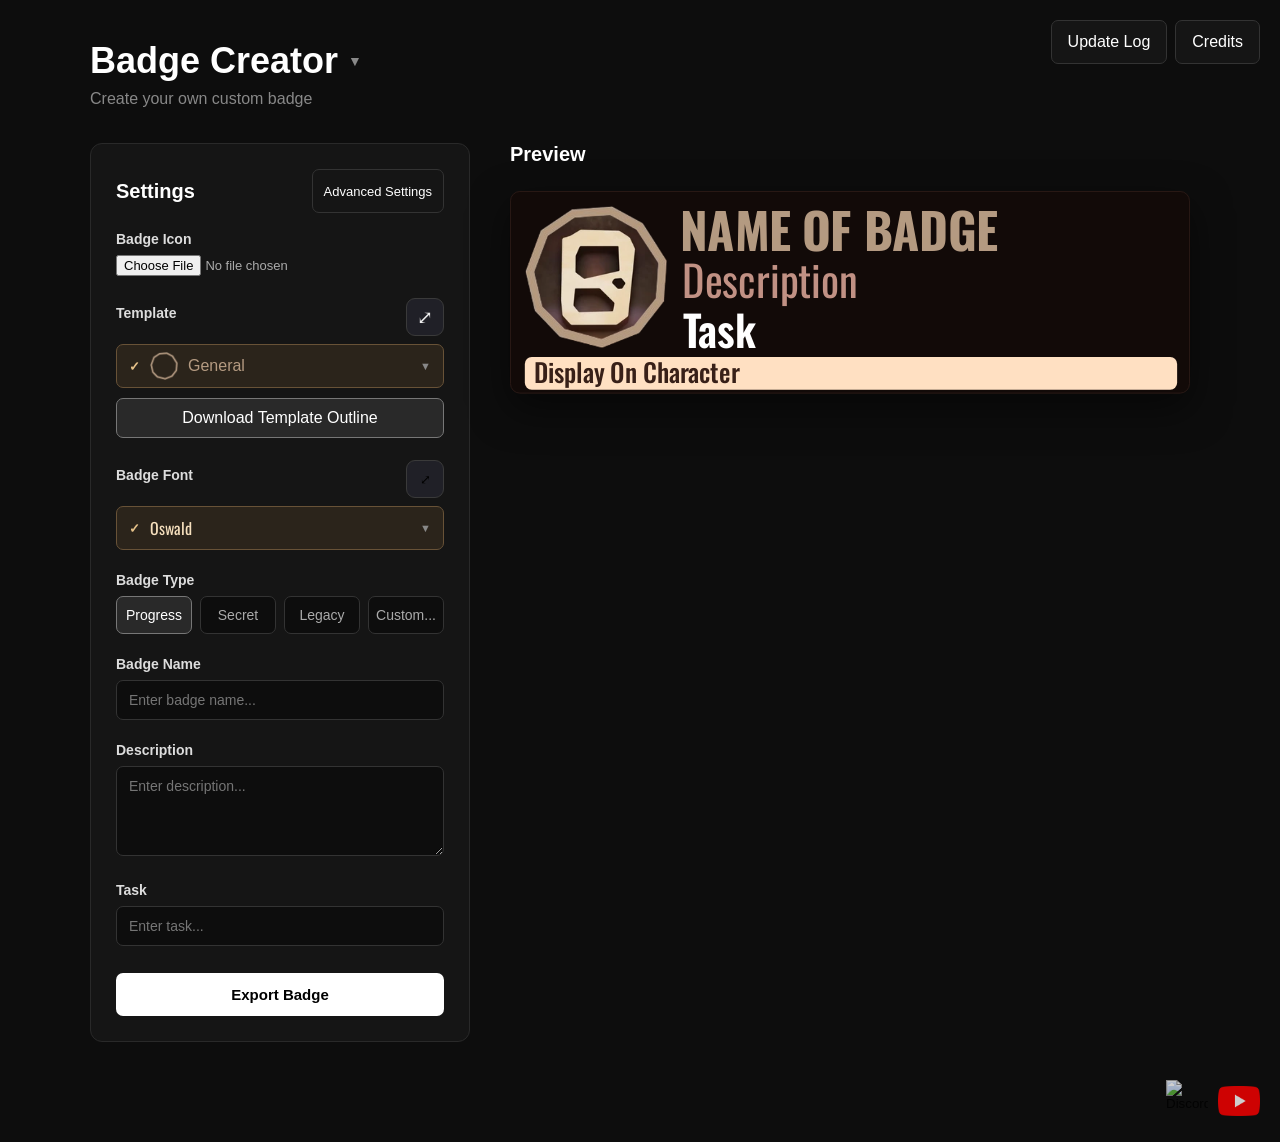
==== commit 0f3b48c6: "Add files via upload" ====
--- a/index.html
+++ b/index.html
@@ -52,19 +52,20 @@
 <meta name="viewport" content="width=device-width, initial-scale=1.0">
 <meta name="theme-color" content="#0d0d0d">
 <title>Badge Creator</title>
-<link rel="icon" type="image/png" sizes="512x512" href="assets/Icon.png">
-<link rel="shortcut icon" type="image/png" href="assets/Icon.png">
-<link rel="apple-touch-icon" href="assets/Icon.png">
+<link rel="icon" type="image/png" sizes="512x512" href="assets/icon.png">
+<link rel="shortcut icon" type="image/png" href="assets/icon.png">
+<link rel="apple-touch-icon" href="assets/icon.png">
 
 <link rel="preconnect" href="https://fonts.googleapis.com">
 <link rel="preconnect" href="https://fonts.gstatic.com" crossorigin>
 <link href="https://fonts.googleapis.com/css2?family=Oswald:wght@200..700&display=swap" rel="stylesheet">
 <link href="https://fonts.googleapis.com/css2?family=Fredoka:wght@300..700&family=Marhey:wght@300..700&family=Finger+Paint&display=swap" rel="stylesheet">
+<link href="https://fonts.googleapis.com/css2?family=Montserrat:wght@100..900&family=Poppins:wght@100..900&family=Bebas+Neue&family=Roboto:wght@100..900&family=Open+Sans:wght@300..800&family=Anton&family=Bangers&family=Righteous&family=Comfortaa:wght@300..700&family=Lilita+One&family=Luckiest+Guy&family=Patrick+Hand&family=Permanent+Marker&family=Alegreya:wght@400..900&family=Cinzel:wght@400..900&family=Playfair+Display:wght@400..900&family=Bungee&family=Architects+Daughter&family=Indie+Flower&family=Russo+One&display=swap" rel="stylesheet">
 
 <style>
 @font-face {
     font-family: "Rblxdoorsnewfont";
-    src: url("assets/fonts/Rblxdoorsnewfont-Regular.ttf") format("truetype");
+    src: url("assets/fonts/rblxdoorsnewfont-regular.ttf") format("truetype");
     font-weight: 400;
     font-style: normal;
     font-display: swap;
@@ -72,7 +73,7 @@
 
 @font-face {
     font-family: "Yellowtail";
-    src: url("assets/fonts/Yellowtail.ttf") format("truetype");
+    src: url("assets/fonts/yellowtail.ttf") format("truetype");
     font-weight: 400;
     font-style: normal;
     font-display: swap;
@@ -80,15 +81,23 @@
 
 @font-face {
     font-family: "Caveat";
-    src: url("assets/fonts/Caveat.ttf") format("truetype");
+    src: url("assets/fonts/caveat.ttf") format("truetype");
     font-weight: 400;
     font-style: normal;
     font-display: swap;
 }
 
 @font-face {
+    font-family: "Cobblish";
+    src: url("assets/fonts/cobblish.ttf") format("truetype");
+    font-weight: 400;
+    font-style: normal;
+    font-display: swap;
+}
+
+@font-face {
     font-family: "MinecraftFont";
-    src: url("assets/fonts/MinecraftFont.ttf") format("truetype");
+    src: url("assets/fonts/minecraftfont.ttf") format("truetype");
     font-weight: 400;
     font-style: normal;
     font-display: swap;
@@ -355,6 +364,17 @@
 
 .template-option.font-option:hover {
     background: #222;
+}
+
+.custom-font-menu-action,
+.custom-font-menu-action:hover {
+    position: sticky;
+    top: 0;
+    z-index: 50;
+    color: #e7c38a !important;
+    background: #202027 !important;
+    font-weight: 700;
+    border-bottom: 1px solid #444 !important;
 }
 
 .template-option.font-option.current,
@@ -1306,6 +1326,175 @@
   #customOutlineDialog .setting input[type="text"], #customOutlineDialog input[type="number"] { max-width:100%; box-sizing:border-box; }
   #customOutlineDialog > div:last-child button { flex:1 1 120px; min-height:42px; }
 }
+/* Uniform height for paired Create/Save and Cancel actions in dialogs. */
+.credits-dialog > div:last-child button,
+.credits-dialog form button {
+    box-sizing: border-box;
+    height: 40px;
+    min-height: 40px;
+    padding-top: 0 !important;
+    padding-bottom: 0 !important;
+    display: inline-flex;
+    align-items: center;
+    justify-content: center;
+}
+
+
+
+/* Advanced Settings heading control */
+.settings-heading-row { display:flex; align-items:center; justify-content:space-between; gap:10px; margin-bottom:18px; }
+.settings-heading-row h2 { margin:0 !important; }
+.advanced-settings-button { flex:0 0 auto; padding:8px 11px; font-size:13px; }
+@media (max-width:420px) { .settings-heading-row { align-items:flex-start; flex-wrap:wrap; } }
+
+/* Confirmation buttons: No is red, Yes is green. */
+.confirm-dialog form { display:flex; align-items:center; justify-content:flex-end; gap:10px; }
+.confirm-dialog .confirm-no { background:#7f2525 !important; border-color:#b94a4a !important; color:#fff !important; }
+.confirm-dialog .confirm-no:hover { background:#a33131 !important; border-color:#e06b6b !important; }
+.confirm-dialog .confirm-yes { background:#246b39 !important; border-color:#3f9b5b !important; color:#fff !important; }
+.confirm-dialog .confirm-yes:hover { background:#2d8748 !important; border-color:#63c77f !important; }
+
+/* Discord icon sits beside the YouTube button. */
+.discord-link { right:72px; }
+
+/* Uniform button dimensions and vertical alignment in every custom dialog. */
+.credits-dialog form[method="dialog"],
+.credits-dialog > div:last-child {
+    display:flex;
+    align-items:center;
+    justify-content:flex-end;
+    gap:10px;
+}
+.credits-dialog form[method="dialog"] button,
+.credits-dialog > div:last-child button,
+#customOutlineDialog > div:last-child button {
+    box-sizing:border-box !important;
+    height:48px !important;
+    min-height:48px !important;
+    max-height:48px !important;
+    line-height:1 !important;
+    padding:0 18px !important;
+    display:inline-flex !important;
+    align-items:center !important;
+    justify-content:center !important;
+    vertical-align:middle !important;
+}
+
+
+
+/* Custom Outline actions: keep Cancel and Save on one aligned row. */
+#customOutlineDialog > div:last-child {
+    display:flex !important;
+    flex-flow:row nowrap !important;
+    align-items:stretch !important;
+    justify-content:flex-end !important;
+    gap:10px !important;
+    width:100% !important;
+}
+#customOutlineDialog > div:last-child button {
+    box-sizing:border-box !important;
+    flex:1 1 0 !important;
+    min-width:0 !important;
+    width:auto !important;
+    height:48px !important;
+    min-height:48px !important;
+    max-height:48px !important;
+    margin:0 !important;
+    padding:0 12px !important;
+    line-height:1 !important;
+    display:inline-flex !important;
+    align-items:center !important;
+    justify-content:center !important;
+    vertical-align:top !important;
+}
+
+
+
+/* Consistent action rows in all custom creation/edit dialogs. */
+#customFontDialog > div:last-child,
+#customNamefillDialog > div:last-child,
+#customOutlineDialog > div:last-child {
+    display:flex !important;
+    flex-flow:row nowrap !important;
+    align-items:stretch !important;
+    justify-content:flex-end !important;
+    gap:10px !important;
+    width:100% !important;
+}
+#customFontDialog > div:last-child button,
+#customNamefillDialog > div:last-child button,
+#customOutlineDialog > div:last-child button {
+    box-sizing:border-box !important;
+    flex:1 1 0 !important;
+    min-width:0 !important;
+    width:auto !important;
+    height:48px !important;
+    min-height:48px !important;
+    max-height:48px !important;
+    margin:0 !important;
+    padding:0 12px !important;
+    line-height:1 !important;
+    display:inline-flex !important;
+    align-items:center !important;
+    justify-content:center !important;
+    vertical-align:top !important;
+}
+
+
+
+/* Draw Custom Font editor */
+.draw-font-dialog { width:min(1050px,96vw); max-width:96vw; max-height:92vh; overflow:auto; }
+.draw-font-hint { color:#aaa; font-size:13px; line-height:1.45; }
+.draw-font-layout { display:grid; grid-template-columns:minmax(0,1.5fr) minmax(220px,1fr); gap:18px; }
+.draw-font-tools,.draw-font-glyphs { min-width:0; }
+.draw-font-tools label,.draw-font-glyphs label { display:block; color:#ddd; font-size:13px; margin:10px 0; }
+.draw-font-tools select,.draw-font-tools input,.draw-font-glyphs input { width:100%; box-sizing:border-box; margin-top:6px; }
+.draw-font-current-row { display:flex; align-items:center; flex-wrap:wrap; gap:8px; margin:10px 0; }
+.draw-font-current-row strong { font-size:28px; min-width:32px; text-align:center; }
+.draw-font-canvas-wrap { width:min(100%,400px); aspect-ratio:1; background:#111; border:1px solid #555; border-radius:8px; overflow:hidden; touch-action:none; }
+#drawFontCanvas { display:block; width:100%; height:100%; cursor:crosshair; touch-action:none; }
+.draw-font-canvas-actions,.draw-font-footer { display:flex; flex-wrap:wrap; align-items:center; justify-content:flex-end; gap:8px; margin-top:12px; }
+.draw-font-glyph-list { display:flex; flex-wrap:wrap; gap:5px; max-height:270px; overflow:auto; padding:5px; background:#101010; border:1px solid #333; border-radius:8px; }
+.draw-font-glyph-list button { width:38px; height:38px; border:1px solid #444; border-radius:5px; background:#222; color:#fff; cursor:pointer; }
+.draw-font-glyph-list button.done { border-color:#4b9b60; background:#193522; }
+.draw-font-glyph-list button.active { outline:2px solid #e7c38a; }
+.draw-font-preview { min-height:64px; padding:10px; margin:8px 0; border:1px solid #333; border-radius:8px; overflow-wrap:anywhere; font-size:24px; background:#111; }
+.draw-font-footer { border-top:1px solid #333; padding-top:12px; }
+@media(max-width:720px) { .draw-font-layout { grid-template-columns:1fr; } .draw-font-canvas-wrap { width:100%; } }
+
+
+
+/* Draw Font editor: action buttons must share exact box metrics and Y alignment. */
+.draw-font-canvas-actions,
+.draw-font-footer {
+    display:flex !important;
+    align-items:stretch !important;
+    justify-content:flex-end !important;
+    flex-wrap:nowrap !important;
+    gap:10px !important;
+}
+.draw-font-canvas-actions > button,
+.draw-font-footer > button {
+    box-sizing:border-box !important;
+    height:48px !important;
+    min-height:48px !important;
+    max-height:48px !important;
+    flex:0 1 auto !important;
+    align-self:stretch !important;
+    margin:0 !important;
+    padding:0 18px !important;
+    line-height:1 !important;
+    display:inline-flex !important;
+    align-items:center !important;
+    justify-content:center !important;
+    vertical-align:top !important;
+}
+.draw-font-footer > button { flex:1 1 0 !important; min-width:0 !important; }
+@media(max-width:520px) {
+    .draw-font-canvas-actions,.draw-font-footer { flex-wrap:wrap !important; }
+    .draw-font-canvas-actions > button,.draw-font-footer > button { flex:1 1 100% !important; }
+}
+
 </style>
 
 <style>
@@ -1361,7 +1550,7 @@
       -You can now install the current Outline by clicking the button below Outline selection 
       - Added export, might be buggy, but overall it works
       -Added an icon for the website (tysm SMI51Official for creating it)
-      - Added modifier creator, you can open it upon clicking an arrow next to "Badge Creator" text (Ty daniel_genghis2026 for creating it)
+      - Added modifier creator, you can open it upon clicking an arrow next to "Badge Creator" text (Ty dino_daniel2027 for creating it)
       -Added "Fredoka", "Minecraft"m "Caveat" and "Yellowtail" to the font list
       - Added beta creator to the custom creators list (if you dk, its the badge creator but beta versions)
       - Moved to github, previously used netlify
@@ -1379,7 +1568,18 @@
       BETA EXCLUSIVE  - 0.4.2 (20.11.2026) 
         -Added Custom Namefill and Outline 
         - You can now copy/delete/edit custom and pre-made outlines and NameFills 
+        - Changed the icon for the website (this time self made)
+        - Added "display on characted" label, like ingame
         -fixed several bugs (again)
+
+    BETA EXCLUSIVE - 0.4.3 (22.11.2026)
+        -Added custom Fonts, you can now upload custom fonts in .tff and .otf 
+        -Added custom font drawing (buggy)
+        -added advanced settings
+        -added official discord server (ty Moxxie for help)
+        -added discord link on the website
+        -fixed several bugs
+
 
 0.5 Customisation update (After the sun explodes)
         -Added herobrine 
@@ -1398,7 +1598,8 @@
         <p>TegBS - Creator</p>
         <p>bread023250 - for creating mobile support</p>
         <p>dino_daniel2027 - Creator of Modifiers Creator</p>
-        <p>SMI51Official - for creating icon for the website</p>
+        <p>SMI51Official - for creating old icon for the website</p>
+        <p>Moxxie - for helping with the DC server</p>
     </div>
     <form method="dialog">
         <button type="submit" class="credits-close" autofocus>Close</button>
@@ -1409,8 +1610,8 @@
     <h2 id="modifiersTitle">Modifiers Creator</h2>
     <p id="modifiersText">Do you want to visit Modifiers Creator?</p>
     <form method="dialog">
-        <button type="submit" class="credits-close" value="no" autofocus>No</button>
-        <button type="submit" class="credits-close" value="yes">Yes</button>
+        <button type="submit" class="credits-close confirm-no" value="no" autofocus>No</button>
+        <button type="submit" class="credits-close confirm-yes" value="yes">Yes</button>
     </form>
 </dialog>
 
@@ -1418,8 +1619,17 @@
     <h2 id="betaTitle">Beta Creator</h2>
     <p id="betaText">Do you want to visit Beta Creator?</p>
     <form method="dialog">
-        <button type="submit" class="credits-close" value="no" autofocus>No</button>
-        <button type="submit" class="credits-close" value="yes">Yes</button>
+        <button type="submit" class="credits-close confirm-no" value="no" autofocus>No</button>
+        <button type="submit" class="credits-close confirm-yes" value="yes">Yes</button>
+    </form>
+</dialog>
+
+<dialog class="credits-dialog confirm-dialog" id="discordDialog" aria-labelledby="discordTitle" aria-describedby="discordText">
+    <h2 id="discordTitle">Discord</h2>
+    <p id="discordText">Do you wanna join official DBC discord server?</p>
+    <form method="dialog">
+        <button type="submit" class="credits-close confirm-no" value="no" autofocus>No</button>
+        <button type="submit" class="credits-close confirm-yes" value="yes">Yes</button>
     </form>
 </dialog>
 
@@ -1427,8 +1637,8 @@
     <h2 id="youtubeTitle">YouTube</h2>
     <p id="youtubeText">Do you want to visit TegBS on YouTube?</p>
     <form method="dialog">
-        <button type="submit" class="credits-close" value="no" autofocus>No</button>
-        <button type="submit" class="credits-close" value="yes">Yes</button>
+        <button type="submit" class="credits-close confirm-no" value="no" autofocus>No</button>
+        <button type="submit" class="credits-close confirm-yes" value="yes">Yes</button>
     </form>
 </dialog>
 
@@ -1447,6 +1657,10 @@
         <button type="submit" class="credits-close" autofocus>OK</button>
     </form>
 </dialog>
+
+<button type="button" class="youtube-link discord-link" id="discordLinkButton" aria-label="Open official DBC Discord server">
+    <img src="assets/discord.png" alt="Discord">
+</button>
 
 <button type="button" class="youtube-link" id="youtubeLinkButton" aria-label="Open TegBS YouTube channel">
     <img src="assets/youtube.png" alt="YouTube">
@@ -1476,6 +1690,74 @@
   <div class="setting"><label><input type="checkbox" id="customOutlineWithNamefill" style="width:auto;margin-right:8px">Add Namefill together with Outline</label></div>
   <div style="margin:14px 0"><label>Outline preview</label><div id="customOutlinePreview" style="height:150px;background:#171717;border-radius:8px;display:grid;place-items:center;overflow:hidden;position:relative"><div id="customOutlinePreviewImage" aria-hidden="true" style="display:block;position:relative;width:112px;height:112px;min-width:112px;min-height:112px;flex:0 0 112px;background:#fff"></div><span id="customOutlineNamefillPreview" hidden style="font-size:22px;font-weight:800;position:absolute;z-index:2">NAMEFILL</span></div></div>
   <div style="display:flex;gap:8px;justify-content:flex-end;flex-wrap:wrap"><button type="button" class="credits-close" id="customOutlineCancel">Cancel</button><button type="button" class="export-save" id="customOutlineSave">Save Outline</button></div>
+</dialog>
+
+<dialog class="credits-dialog" id="customFontDialog" aria-labelledby="customFontDialogTitle">
+    <h2 id="customFontDialogTitle">Add Custom Font</h2>
+    <p style="color:#aaa;font-size:13px;line-height:1.5;margin:8px 0 16px">Upload a TTF or OTF font and choose the name that will appear in the font lists.</p>
+    <div class="setting">
+        <label>Font Type</label>
+        <button type="button" class="credits-button" id="drawCustomFontOpen" style="width:100%;text-align:left">✎ Draw Custom Font</button>
+        <p style="color:#888;font-size:12px;margin:6px 0 0">Create your own glyphs directly in the editor.</p>
+    </div>
+    <div class="setting">
+        <label for="customFontName">Font Name</label>
+        <input type="text" id="customFontName" placeholder="Enter font name..." maxlength="60">
+    </div>
+    <div class="setting">
+        <label for="customFontInput">Font File (.ttf / .otf)</label>
+        <input type="file" id="customFontInput" accept=".ttf,.otf,font/ttf,font/otf">
+    </div>
+    <p class="export-status" id="customFontStatus" role="status" aria-live="polite"></p>
+    <div style="display:flex;gap:8px;justify-content:flex-end;flex-wrap:wrap">
+        <button type="button" class="credits-close" id="customFontCancel">Cancel</button>
+        <button type="button" class="export-save" id="customFontSave">Add Font</button>
+    </div>
+</dialog>
+
+<dialog class="credits-dialog draw-font-dialog" id="drawFontDialog" aria-labelledby="drawFontTitle">
+    <h2 id="drawFontTitle">Draw Custom Font</h2>
+    <p class="draw-font-hint">Create glyphs one by one. Choose the order, select a character, draw it, and save it. You can return later to edit any character.</p>
+    <div class="draw-font-layout">
+        <section class="draw-font-tools">
+            <label>Drawing style
+                <select id="drawFontMode">
+                    <option value="pixel">Pixel Font — draw on a grid</option>
+                    <option value="vector">Vector Font — draw clean strokes</option>
+                    <option value="handwriting">Handwriting Font — draw by hand</option>
+                </select>
+            </label>
+            <label>Character order (type or paste the symbols in your preferred order)
+                <input id="drawFontSequence" value="ABCDEFGHIJKLMNOPQRSTUVWXYZabcdefghijklmnopqrstuvwxyz0123456789!?.,:-+() " maxlength="160">
+            </label>
+            <div class="draw-font-current-row">
+                <span>Currently drawing:</span><strong id="drawFontCurrent">A</strong>
+                <button type="button" class="credits-button" id="drawFontPrev">← Previous</button>
+                <button type="button" class="credits-button" id="drawFontNext">Next →</button>
+            </div>
+            <div class="draw-font-canvas-wrap"><canvas id="drawFontCanvas" width="400" height="400" aria-label="Draw character"></canvas></div>
+            <div class="draw-font-canvas-actions">
+                <button type="button" class="credits-button" id="drawFontClear">Clear</button>
+                <button type="button" class="credits-button" id="drawFontErase">Erase last stroke</button>
+                <button type="button" class="export-save" id="drawFontSaveGlyph">Save character</button>
+            </div>
+            <p id="drawFontEditorStatus" class="export-status" role="status"></p>
+        </section>
+        <aside class="draw-font-glyphs">
+            <h3>Characters</h3>
+            <p class="draw-font-hint">✓ = drawn. Click a character to edit it.</p>
+            <div id="drawFontGlyphList" class="draw-font-glyph-list"></div>
+            <h3>Preview</h3>
+            <div id="drawFontPreview" class="draw-font-preview">Your font preview</div>
+            <label>Font name
+                <input id="drawFontName" maxlength="60" placeholder="My Custom Font">
+            </label>
+        </aside>
+    </div>
+    <div class="draw-font-footer">
+        <button type="button" class="credits-close" id="drawFontCancel">Cancel</button>
+        <button type="button" class="export-save" id="drawFontSaveAll">Save Custom Font</button>
+    </div>
 </dialog>
 
 <div class="app">
@@ -1513,7 +1795,10 @@
 
         <section class="settings">
 
-            <h2>Settings</h2>
+            <div class="settings-heading-row">
+                <h2>Settings</h2>
+                <button type="button" class="credits-button advanced-settings-button" id="advancedSettingsButton" aria-controls="previewDevPanel" aria-expanded="false">Advanced Settings</button>
+            </div>
 
             <div class="setting">
                 <label for="iconInput">Badge Icon</label>
@@ -1529,7 +1814,7 @@
                 <div class="template-setting-heading">
                     <label id="templateSettingLabel" for="templateDropdownButton">Template</label>
                     <button type="button" class="mode-toggle" id="templateModeToggle" aria-label="Separate template settings" aria-pressed="false" title="Separate Outline and Namefill">
-                        <img id="templateModeIcon" src="assets/SeparateButton.png" alt="">
+                        <img id="templateModeIcon" src="assets/separatebutton.png" alt="">
                         <span class="mode-fallback" id="templateModeFallback" hidden>⇄</span>
                     </button>
                 </div>
@@ -1609,7 +1894,7 @@
                 <div class="setting-heading-row" style="display:flex;align-items:center;justify-content:space-between;gap:10px">
                     <label for="fontDropdownButton" id="fontSettingLabel">Badge Font</label>
                     <button type="button" class="mode-toggle" id="fontModeToggle" aria-label="Separate font settings" aria-pressed="false" title="Separate Name, Description and Task fonts">
-                        <img id="fontModeIcon" src="assets/SeparateButton.png" alt="" width="34" height="34">
+                        <img id="fontModeIcon" src="assets/separatebutton.png" alt="" width="34" height="34">
                         <span id="fontModeFallback" hidden aria-hidden="true">⤢</span>
                     </button>
                 </div>
@@ -1833,8 +2118,8 @@
 </div>
 
 
-<aside id="previewDevPanel" aria-label="Preview UI Developer Panel">
-  <header><strong>Preview UI · Developer Panel</strong><button type="button" id="previewDevClose" aria-label="Close developer panel">✕</button></header>
+<aside id="previewDevPanel" aria-label="Advanced Settings">
+  <header><strong>Advanced Settings</strong><button type="button" id="previewDevClose" aria-label="Close Advanced Settings">✕</button></header>
   <div class="dev-scroll">
     <section class="dev-group"><h3>Badge Type Settings</h3>
       <p class="dev-hint">Name, Description and Task settings below apply only to the selected badge type.</p>
@@ -1911,12 +2196,14 @@
       <label class="dev-field">Text width (px)<input type="number" data-dev="labelTextWidth" min="20" max="1200"></label>
       <label class="dev-field">Text height (px)<input type="number" data-dev="labelTextHeight" min="8" max="100"></label>
     </section>
-    <p class="dev-hint">Ctrl + Shift + E opens/closes this panel. Changes update Preview live and are saved in this browser. Reset restores the built-in defaults.</p>
+    <p class="dev-hint">Ctrl + Shift + E opens/closes Advanced Settings. Changes update Preview live and are saved in this browser. Reset restores the built-in defaults.</p>
   </div>
   <div class="dev-actions"><button type="button" id="previewDevReset">Reset defaults</button><button type="button" id="previewDevCopy">Copy settings</button><button type="button" id="previewDevPaste">Paste settings</button><button type="button" id="previewDevSave">Save settings</button></div>
 </aside>
 
-<script src="assets/vendor/html-to-image-1.11.13.js"></script>
+<script>
+!function(t,e){"object"==typeof exports&&"undefined"!=typeof module?e(exports):"function"==typeof define&&define.amd?define(["exports"],e):e((t="undefined"!=typeof globalThis?globalThis:t||self).htmlToImage={})}(this,(function(t){"use strict";function e(t,e,n,r){return new(n||(n=Promise))((function(i,o){function u(t){try{a(r.next(t))}catch(t){o(t)}}function c(t){try{a(r.throw(t))}catch(t){o(t)}}function a(t){var e;t.done?i(t.value):(e=t.value,e instanceof n?e:new n((function(t){t(e)}))).then(u,c)}a((r=r.apply(t,e||[])).next())}))}function n(t,e){var n,r,i,o,u={label:0,sent:function(){if(1&i[0])throw i[1];return i[1]},trys:[],ops:[]};return o={next:c(0),throw:c(1),return:c(2)},"function"==typeof Symbol&&(o[Symbol.iterator]=function(){return this}),o;function c(c){return function(a){return function(c){if(n)throw new TypeError("Generator is already executing.");for(;o&&(o=0,c[0]&&(u=0)),u;)try{if(n=1,r&&(i=2&c[0]?r.return:c[0]?r.throw||((i=r.return)&&i.call(r),0):r.next)&&!(i=i.call(r,c[1])).done)return i;switch(r=0,i&&(c=[2&c[0],i.value]),c[0]){case 0:case 1:i=c;break;case 4:return u.label++,{value:c[1],done:!1};case 5:u.label++,r=c[1],c=[0];continue;case 7:c=u.ops.pop(),u.trys.pop();continue;default:if(!(i=u.trys,(i=i.length>0&&i[i.length-1])||6!==c[0]&&2!==c[0])){u=0;continue}if(3===c[0]&&(!i||c[1]>i[0]&&c[1]<i[3])){u.label=c[1];break}if(6===c[0]&&u.label<i[1]){u.label=i[1],i=c;break}if(i&&u.label<i[2]){u.label=i[2],u.ops.push(c);break}i[2]&&u.ops.pop(),u.trys.pop();continue}c=e.call(t,u)}catch(t){c=[6,t],r=0}finally{n=i=0}if(5&c[0])throw c[1];return{value:c[0]?c[1]:void 0,done:!0}}([c,a])}}}var r,i=(r=0,function(){return r+=1,"u".concat("0000".concat((Math.random()*Math.pow(36,4)<<0).toString(36)).slice(-4)).concat(r)});function o(t){for(var e=[],n=0,r=t.length;n<r;n++)e.push(t[n]);return e}var u=null;function c(t){return void 0===t&&(t={}),u||(u=t.includeStyleProperties?t.includeStyleProperties:o(window.getComputedStyle(document.documentElement)))}function a(t,e){var n=(t.ownerDocument.defaultView||window).getComputedStyle(t).getPropertyValue(e);return n?parseFloat(n.replace("px","")):0}function s(t,e){void 0===e&&(e={});var n,r,i,o=e.width||(r=a(n=t,"border-left-width"),i=a(n,"border-right-width"),n.clientWidth+r+i),u=e.height||function(t){var e=a(t,"border-top-width"),n=a(t,"border-bottom-width");return t.clientHeight+e+n}(t);return{width:o,height:u}}var l=16384;function f(t,e){return void 0===e&&(e={}),t.toBlob?new Promise((function(n){t.toBlob(n,e.type?e.type:"image/png",e.quality?e.quality:1)})):new Promise((function(n){for(var r=window.atob(t.toDataURL(e.type?e.type:void 0,e.quality?e.quality:void 0).split(",")[1]),i=r.length,o=new Uint8Array(i),u=0;u<i;u+=1)o[u]=r.charCodeAt(u);n(new Blob([o],{type:e.type?e.type:"image/png"}))}))}function h(t){return new Promise((function(e,n){var r=new Image;r.onload=function(){r.decode().then((function(){requestAnimationFrame((function(){return e(r)}))}))},r.onerror=n,r.crossOrigin="anonymous",r.decoding="async",r.src=t}))}function d(t){return e(this,void 0,void 0,(function(){return n(this,(function(e){return[2,Promise.resolve().then((function(){return(new XMLSerializer).serializeToString(t)})).then(encodeURIComponent).then((function(t){return"data:image/svg+xml;charset=utf-8,".concat(t)}))]}))}))}function v(t,r,i){return e(this,void 0,void 0,(function(){var e,o,u;return n(this,(function(n){return e="http://www.w3.org/2000/svg",o=document.createElementNS(e,"svg"),u=document.createElementNS(e,"foreignObject"),o.setAttribute("width","".concat(r)),o.setAttribute("height","".concat(i)),o.setAttribute("viewBox","0 0 ".concat(r," ").concat(i)),u.setAttribute("width","100%"),u.setAttribute("height","100%"),u.setAttribute("x","0"),u.setAttribute("y","0"),u.setAttribute("externalResourcesRequired","true"),o.appendChild(u),u.appendChild(t),[2,d(o)]}))}))}var p=function(t,e){if(t instanceof e)return!0;var n=Object.getPrototypeOf(t);return null!==n&&(n.constructor.name===e.name||p(n,e))};function g(t,e,n,r){var i=".".concat(t,":").concat(e),o=n.cssText?function(t){var e=t.getPropertyValue("content");return"".concat(t.cssText," content: '").concat(e.replace(/'|"/g,""),"';")}(n):function(t,e){return c(e).map((function(e){var n=t.getPropertyValue(e),r=t.getPropertyPriority(e);return"".concat(e,": ").concat(n).concat(r?" !important":"",";")})).join(" ")}(n,r);return document.createTextNode("".concat(i,"{").concat(o,"}"))}function m(t,e,n,r){var o=window.getComputedStyle(t,n),u=o.getPropertyValue("content");if(""!==u&&"none"!==u){var c=i();try{e.className="".concat(e.className," ").concat(c)}catch(t){return}var a=document.createElement("style");a.appendChild(g(c,n,o,r)),e.appendChild(a)}}var w="application/font-woff",y="image/jpeg",b={woff:w,woff2:w,ttf:"application/font-truetype",eot:"application/vnd.ms-fontobject",png:"image/png",jpg:y,jpeg:y,gif:"image/gif",tiff:"image/tiff",svg:"image/svg+xml",webp:"image/webp"};function S(t){var e=function(t){var e=/\.([^./]*?)$/g.exec(t);return e?e[1]:""}(t).toLowerCase();return b[e]||""}function E(t){return-1!==t.search(/^(data:)/)}function x(t,e){return"data:".concat(e,";base64,").concat(t)}function C(t,r,i){return e(this,void 0,void 0,(function(){var e,o;return n(this,(function(n){switch(n.label){case 0:return[4,fetch(t,r)];case 1:if(404===(e=n.sent()).status)throw new Error('Resource "'.concat(e.url,'" not found'));return[4,e.blob()];case 2:return o=n.sent(),[2,new Promise((function(t,n){var r=new FileReader;r.onerror=n,r.onloadend=function(){try{t(i({res:e,result:r.result}))}catch(t){n(t)}},r.readAsDataURL(o)}))]}}))}))}var P={};function R(t,r,i){return e(this,void 0,void 0,(function(){var e,o,u,c,a;return n(this,(function(n){switch(n.label){case 0:if(e=function(t,e,n){var r=t.replace(/\?.*/,"");return n&&(r=t),/ttf|otf|eot|woff2?/i.test(r)&&(r=r.replace(/.*\//,"")),e?"[".concat(e,"]").concat(r):r}(t,r,i.includeQueryParams),null!=P[e])return[2,P[e]];i.cacheBust&&(t+=(/\?/.test(t)?"&":"?")+(new Date).getTime()),n.label=1;case 1:return n.trys.push([1,3,,4]),[4,C(t,i.fetchRequestInit,(function(t){var e=t.res,n=t.result;return r||(r=e.headers.get("Content-Type")||""),function(t){return t.split(/,/)[1]}(n)}))];case 2:return u=n.sent(),o=x(u,r),[3,4];case 3:return c=n.sent(),o=i.imagePlaceholder||"",a="Failed to fetch resource: ".concat(t),c&&(a="string"==typeof c?c:c.message),a&&console.warn(a),[3,4];case 4:return P[e]=o,[2,o]}}))}))}function T(t){return e(this,void 0,void 0,(function(){var e;return n(this,(function(n){return"data:,"===(e=t.toDataURL())?[2,t.cloneNode(!1)]:[2,h(e)]}))}))}function A(t,r){return e(this,void 0,void 0,(function(){var e,i,o,u;return n(this,(function(n){switch(n.label){case 0:return t.currentSrc?(e=document.createElement("canvas"),i=e.getContext("2d"),e.width=t.clientWidth,e.height=t.clientHeight,null==i||i.drawImage(t,0,0,e.width,e.height),[2,h(e.toDataURL())]):(o=t.poster,u=S(o),[4,R(o,u,r)]);case 1:return[2,h(n.sent())]}}))}))}function k(t,r){var i;return e(this,void 0,void 0,(function(){return n(this,(function(e){switch(e.label){case 0:return e.trys.push([0,3,,4]),(null===(i=null==t?void 0:t.contentDocument)||void 0===i?void 0:i.body)?[4,I(t.contentDocument.body,r,!0)]:[3,2];case 1:return[2,e.sent()];case 2:return[3,4];case 3:return e.sent(),[3,4];case 4:return[2,t.cloneNode(!1)]}}))}))}var L=function(t){return null!=t.tagName&&"SVG"===t.tagName.toUpperCase()};function N(t,e,n){return p(e,Element)&&(function(t,e,n){var r=e.style;if(r){var i=window.getComputedStyle(t);i.cssText?(r.cssText=i.cssText,r.transformOrigin=i.transformOrigin):c(n).forEach((function(n){var o=i.getPropertyValue(n);if("font-size"===n&&o.endsWith("px")){var u=Math.floor(parseFloat(o.substring(0,o.length-2)))-.1;o="".concat(u,"px")}p(t,HTMLIFrameElement)&&"display"===n&&"inline"===o&&(o="block"),"d"===n&&e.getAttribute("d")&&(o="path(".concat(e.getAttribute("d"),")")),r.setProperty(n,o,i.getPropertyPriority(n))}))}}(t,e,n),function(t,e,n){m(t,e,":before",n),m(t,e,":after",n)}(t,e,n),function(t,e){p(t,HTMLTextAreaElement)&&(e.innerHTML=t.value),p(t,HTMLInputElement)&&e.setAttribute("value",t.value)}(t,e),function(t,e){if(p(t,HTMLSelectElement)){var n=e,r=Array.from(n.children).find((function(e){return t.value===e.getAttribute("value")}));r&&r.setAttribute("selected","")}}(t,e)),e}function I(t,r,i){return e(this,void 0,void 0,(function(){return n(this,(function(u){return i||!r.filter||r.filter(t)?[2,Promise.resolve(t).then((function(t){return function(t,r){return e(this,void 0,void 0,(function(){return n(this,(function(e){return p(t,HTMLCanvasElement)?[2,T(t)]:p(t,HTMLVideoElement)?[2,A(t,r)]:p(t,HTMLIFrameElement)?[2,k(t,r)]:[2,t.cloneNode(L(t))]}))}))}(t,r)})).then((function(i){return function(t,r,i){var u,c;return e(this,void 0,void 0,(function(){var e;return n(this,(function(n){switch(n.label){case 0:return L(r)?[2,r]:(e=[],0===(e=null!=(a=t).tagName&&"SLOT"===a.tagName.toUpperCase()&&t.assignedNodes?o(t.assignedNodes()):p(t,HTMLIFrameElement)&&(null===(u=t.contentDocument)||void 0===u?void 0:u.body)?o(t.contentDocument.body.childNodes):o((null!==(c=t.shadowRoot)&&void 0!==c?c:t).childNodes)).length||p(t,HTMLVideoElement)?[2,r]:[4,e.reduce((function(t,e){return t.then((function(){return I(e,i)})).then((function(t){t&&r.appendChild(t)}))}),Promise.resolve())]);case 1:return n.sent(),[2,r]}var a}))}))}(t,i,r)})).then((function(e){return N(t,e,r)})).then((function(t){return function(t,r){return e(this,void 0,void 0,(function(){var e,i,o,u,c,a,s,l,f,h,d,v,p;return n(this,(function(n){switch(n.label){case 0:if(0===(e=t.querySelectorAll?t.querySelectorAll("use"):[]).length)return[2,t];i={},p=0,n.label=1;case 1:return p<e.length?(o=e[p],(u=o.getAttribute("xlink:href"))?(c=t.querySelector(u),a=document.querySelector(u),c||!a||i[u]?[3,3]:(s=i,l=u,[4,I(a,r,!0)])):[3,3]):[3,4];case 2:s[l]=n.sent(),n.label=3;case 3:return p++,[3,1];case 4:if((f=Object.values(i)).length){for(h="http://www.w3.org/1999/xhtml",(d=document.createElementNS(h,"svg")).setAttribute("xmlns",h),d.style.position="absolute",d.style.width="0",d.style.height="0",d.style.overflow="hidden",d.style.display="none",v=document.createElementNS(h,"defs"),d.appendChild(v),p=0;p<f.length;p++)v.appendChild(f[p]);t.appendChild(d)}return[2,t]}}))}))}(t,r)}))]:[2,null]}))}))}var D=/url\((['"]?)([^'"]+?)\1\)/g,H=/url\([^)]+\)\s*format\((["']?)([^"']+)\1\)/g,M=/src:\s*(?:url\([^)]+\)\s*format\([^)]+\)[,;]\s*)+/g;function F(t,r,i,o,u){return e(this,void 0,void 0,(function(){var e,c,a,s;return n(this,(function(n){switch(n.label){case 0:return n.trys.push([0,5,,6]),e=i?function(t,e){if(t.match(/^[a-z]+:\/\//i))return t;if(t.match(/^\/\//))return window.location.protocol+t;if(t.match(/^[a-z]+:/i))return t;var n=document.implementation.createHTMLDocument(),r=n.createElement("base"),i=n.createElement("a");return n.head.appendChild(r),n.body.appendChild(i),e&&(r.href=e),i.href=t,i.href}(r,i):r,c=S(r),a=void 0,u?[4,u(e)]:[3,2];case 1:return s=n.sent(),a=x(s,c),[3,4];case 2:return[4,R(e,c,o)];case 3:a=n.sent(),n.label=4;case 4:return[2,t.replace((l=r,f=l.replace(/([.*+?^${}()|\[\]\/\\])/g,"\\$1"),new RegExp("(url\\(['\"]?)(".concat(f,")(['\"]?\\))"),"g")),"$1".concat(a,"$3"))];case 5:return n.sent(),[3,6];case 6:return[2,t]}var l,f}))}))}function V(t){return-1!==t.search(D)}function q(t,r,i){return e(this,void 0,void 0,(function(){var e,o;return n(this,(function(n){return V(t)?(e=function(t,e){var n=e.preferredFontFormat;return n?t.replace(M,(function(t){for(;;){var e=H.exec(t)||[],r=e[0],i=e[2];if(!i)return"";if(i===n)return"src: ".concat(r,";")}})):t}(t,i),o=function(t){var e=[];return t.replace(D,(function(t,n,r){return e.push(r),t})),e.filter((function(t){return!E(t)}))}(e),[2,o.reduce((function(t,e){return t.then((function(t){return F(t,e,r,i)}))}),Promise.resolve(e))]):[2,t]}))}))}function U(t,r,i){var o;return e(this,void 0,void 0,(function(){var e,u;return n(this,(function(n){switch(n.label){case 0:return(e=null===(o=r.style)||void 0===o?void 0:o.getPropertyValue(t))?[4,q(e,null,i)]:[3,2];case 1:return u=n.sent(),r.style.setProperty(t,u,r.style.getPropertyPriority(t)),[2,!0];case 2:return[2,!1]}}))}))}function j(t,r){return e(this,void 0,void 0,(function(){var e,i;return n(this,(function(n){switch(n.label){case 0:return[4,U("background",t,r)];case 1:return n.sent()?[3,3]:[4,U("background-image",t,r)];case 2:n.sent(),n.label=3;case 3:return[4,U("mask",t,r)];case 4:return(i=n.sent())?[3,6]:[4,U("-webkit-mask",t,r)];case 5:i=n.sent(),n.label=6;case 6:return(e=i)?[3,8]:[4,U("mask-image",t,r)];case 7:e=n.sent(),n.label=8;case 8:return e?[3,10]:[4,U("-webkit-mask-image",t,r)];case 9:n.sent(),n.label=10;case 10:return[2]}}))}))}function O(t,r){return e(this,void 0,void 0,(function(){var e,i,o;return n(this,(function(n){switch(n.label){case 0:return(e=p(t,HTMLImageElement))&&!E(t.src)||p(t,SVGImageElement)&&!E(t.href.baseVal)?[4,R(i=e?t.src:t.href.baseVal,S(i),r)]:[2];case 1:return o=n.sent(),[4,new Promise((function(n,i){t.onload=n,t.onerror=r.onImageErrorHandler?function(){for(var t=[],e=0;e<arguments.length;e++)t[e]=arguments[e];try{n(r.onImageErrorHandler.apply(r,t))}catch(t){i(t)}}:i;var u=t;u.decode&&(u.decode=n),"lazy"===u.loading&&(u.loading="eager"),e?(t.srcset="",t.src=o):t.href.baseVal=o}))];case 2:return n.sent(),[2]}}))}))}function B(t,r){return e(this,void 0,void 0,(function(){var e,i;return n(this,(function(n){switch(n.label){case 0:return e=o(t.childNodes),i=e.map((function(t){return z(t,r)})),[4,Promise.all(i).then((function(){return t}))];case 1:return n.sent(),[2]}}))}))}function z(t,r){return e(this,void 0,void 0,(function(){return n(this,(function(e){switch(e.label){case 0:return p(t,Element)?[4,j(t,r)]:[3,4];case 1:return e.sent(),[4,O(t,r)];case 2:return e.sent(),[4,B(t,r)];case 3:e.sent(),e.label=4;case 4:return[2]}}))}))}var W={};function $(t){return e(this,void 0,void 0,(function(){var e,r;return n(this,(function(n){switch(n.label){case 0:return null!=(e=W[t])?[2,e]:[4,fetch(t)];case 1:return[4,n.sent().text()];case 2:return r=n.sent(),e={url:t,cssText:r},W[t]=e,[2,e]}}))}))}function G(t,r){return e(this,void 0,void 0,(function(){var i,o,u,c,a=this;return n(this,(function(s){return i=t.cssText,o=/url\(["']?([^"')]+)["']?\)/g,u=i.match(/url\([^)]+\)/g)||[],c=u.map((function(u){return e(a,void 0,void 0,(function(){var e;return n(this,(function(n){return(e=u.replace(o,"$1")).startsWith("https://")||(e=new URL(e,t.url).href),[2,C(e,r.fetchRequestInit,(function(t){var e=t.result;return i=i.replace(u,"url(".concat(e,")")),[u,e]}))]}))}))})),[2,Promise.all(c).then((function(){return i}))]}))}))}function _(t){if(null==t)return[];for(var e=[],n=t.replace(/(\/\*[\s\S]*?\*\/)/gi,""),r=new RegExp("((@.*?keyframes [\\s\\S]*?){([\\s\\S]*?}\\s*?)})","gi");;){if(null===(u=r.exec(n)))break;e.push(u[0])}n=n.replace(r,"");for(var i=/@import[\s\S]*?url\([^)]*\)[\s\S]*?;/gi,o=new RegExp("((\\s*?(?:\\/\\*[\\s\\S]*?\\*\\/)?\\s*?@media[\\s\\S]*?){([\\s\\S]*?)}\\s*?})|(([\\s\\S]*?){([\\s\\S]*?)})","gi");;){var u;if(null===(u=i.exec(n))){if(null===(u=o.exec(n)))break;i.lastIndex=o.lastIndex}else o.lastIndex=i.lastIndex;e.push(u[0])}return e}function J(t,r){return e(this,void 0,void 0,(function(){var e,i;return n(this,(function(n){return e=[],i=[],t.forEach((function(e){if("cssRules"in e)try{o(e.cssRules||[]).forEach((function(t,n){if(t.type===CSSRule.IMPORT_RULE){var o=n+1,u=$(t.href).then((function(t){return G(t,r)})).then((function(t){return _(t).forEach((function(t){try{e.insertRule(t,t.startsWith("@import")?o+=1:e.cssRules.length)}catch(e){console.error("Error inserting rule from remote css",{rule:t,error:e})}}))})).catch((function(t){console.error("Error loading remote css",t.toString())}));i.push(u)}}))}catch(o){var n=t.find((function(t){return null==t.href}))||document.styleSheets[0];null!=e.href&&i.push($(e.href).then((function(t){return G(t,r)})).then((function(t){return _(t).forEach((function(t){n.insertRule(t,n.cssRules.length)}))})).catch((function(t){console.error("Error loading remote stylesheet",t)}))),console.error("Error inlining remote css file",o)}})),[2,Promise.all(i).then((function(){return t.forEach((function(t){if("cssRules"in t)try{o(t.cssRules||[]).forEach((function(t){e.push(t)}))}catch(e){console.error("Error while reading CSS rules from ".concat(t.href),e)}})),e}))]}))}))}function Q(t){return t.filter((function(t){return t.type===CSSRule.FONT_FACE_RULE})).filter((function(t){return V(t.style.getPropertyValue("src"))}))}function X(t,r){return e(this,void 0,void 0,(function(){return n(this,(function(e){switch(e.label){case 0:if(null==t.ownerDocument)throw new Error("Provided element is not within a Document");return[4,J(o(t.ownerDocument.styleSheets),r)];case 1:return[2,Q(e.sent())]}}))}))}function K(t){return t.trim().replace(/["']/g,"")}function Y(t,r){return e(this,void 0,void 0,(function(){var e,i;return n(this,(function(n){switch(n.label){case 0:return[4,X(t,r)];case 1:return e=n.sent(),i=function(t){var e=new Set;return function t(n){(n.style.fontFamily||getComputedStyle(n).fontFamily).split(",").forEach((function(t){e.add(K(t))})),Array.from(n.children).forEach((function(e){e instanceof HTMLElement&&t(e)}))}(t),e}(t),[4,Promise.all(e.filter((function(t){return i.has(K(t.style.fontFamily))})).map((function(t){var e=t.parentStyleSheet?t.parentStyleSheet.href:null;return q(t.cssText,e,r)})))];case 2:return[2,n.sent().join("\n")]}}))}))}function Z(t,r){return e(this,void 0,void 0,(function(){var e,i,o,u,c;return n(this,(function(n){switch(n.label){case 0:return null==r.fontEmbedCSS?[3,1]:(i=r.fontEmbedCSS,[3,5]);case 1:return r.skipFonts?(o=null,[3,4]):[3,2];case 2:return[4,Y(t,r)];case 3:o=n.sent(),n.label=4;case 4:i=o,n.label=5;case 5:return(e=i)&&(u=document.createElement("style"),c=document.createTextNode(e),u.appendChild(c),t.firstChild?t.insertBefore(u,t.firstChild):t.appendChild(u)),[2]}}))}))}function tt(t,r){return void 0===r&&(r={}),e(this,void 0,void 0,(function(){var e,i,o,u;return n(this,(function(n){switch(n.label){case 0:return e=s(t,r),i=e.width,o=e.height,[4,I(t,r,!0)];case 1:return[4,Z(u=n.sent(),r)];case 2:return n.sent(),[4,z(u,r)];case 3:return n.sent(),function(t,e){var n=t.style;e.backgroundColor&&(n.backgroundColor=e.backgroundColor),e.width&&(n.width="".concat(e.width,"px")),e.height&&(n.height="".concat(e.height,"px"));var r=e.style;null!=r&&Object.keys(r).forEach((function(t){n[t]=r[t]}))}(u,r),[4,v(u,i,o)];case 4:return[2,n.sent()]}}))}))}function et(t,r){return void 0===r&&(r={}),e(this,void 0,void 0,(function(){var e,i,o,u,c,a,f,d,v;return n(this,(function(n){switch(n.label){case 0:return e=s(t,r),i=e.width,o=e.height,[4,tt(t,r)];case 1:return[4,h(n.sent())];case 2:return u=n.sent(),c=document.createElement("canvas"),a=c.getContext("2d"),f=r.pixelRatio||function(){var t,e;try{e=process}catch(t){}var n=e&&e.env?e.env.devicePixelRatio:null;return n&&(t=parseInt(n,10),Number.isNaN(t)&&(t=1)),t||window.devicePixelRatio||1}(),d=r.canvasWidth||i,v=r.canvasHeight||o,c.width=d*f,c.height=v*f,r.skipAutoScale||function(t){(t.width>l||t.height>l)&&(t.width>l&&t.height>l?t.width>t.height?(t.height*=l/t.width,t.width=l):(t.width*=l/t.height,t.height=l):t.width>l?(t.height*=l/t.width,t.width=l):(t.width*=l/t.height,t.height=l))}(c),c.style.width="".concat(d),c.style.height="".concat(v),r.backgroundColor&&(a.fillStyle=r.backgroundColor,a.fillRect(0,0,c.width,c.height)),a.drawImage(u,0,0,c.width,c.height),[2,c]}}))}))}t.getFontEmbedCSS=function(t,r){return void 0===r&&(r={}),e(this,void 0,void 0,(function(){return n(this,(function(e){return[2,Y(t,r)]}))}))},t.toBlob=function(t,r){return void 0===r&&(r={}),e(this,void 0,void 0,(function(){return n(this,(function(e){switch(e.label){case 0:return[4,et(t,r)];case 1:return[4,f(e.sent())];case 2:return[2,e.sent()]}}))}))},t.toCanvas=et,t.toJpeg=function(t,r){return void 0===r&&(r={}),e(this,void 0,void 0,(function(){return n(this,(function(e){switch(e.label){case 0:return[4,et(t,r)];case 1:return[2,e.sent().toDataURL("image/jpeg",r.quality||1)]}}))}))},t.toPixelData=function(t,r){return void 0===r&&(r={}),e(this,void 0,void 0,(function(){var e,i,o,u;return n(this,(function(n){switch(n.label){case 0:return e=s(t,r),i=e.width,o=e.height,[4,et(t,r)];case 1:return u=n.sent(),[2,u.getContext("2d").getImageData(0,0,i,o).data]}}))}))},t.toPng=function(t,r){return void 0===r&&(r={}),e(this,void 0,void 0,(function(){return n(this,(function(e){switch(e.label){case 0:return[4,et(t,r)];case 1:return[2,e.sent().toDataURL()]}}))}))},t.toSvg=tt}));
+//# sourceMappingURL=html-to-image.js.map\n</script>
 
 <script>
 // Developer toggle: set to false to disable template NameFill previews.
@@ -1970,6 +2257,20 @@
             return;
         }
         youtubeLinkButton.focus();
+    });
+
+    var discordDialog = document.getElementById("discordDialog");
+    var discordLinkButton = document.getElementById("discordLinkButton");
+    discordLinkButton.addEventListener("click", function () {
+        discordDialog.returnValue = "";
+        discordDialog.showModal();
+    });
+    discordDialog.addEventListener("close", function () {
+        if (discordDialog.returnValue === "yes") {
+            window.open("https://discord.gg/cJYhMSxJeh", "_blank", "noopener,noreferrer");
+            return;
+        }
+        discordLinkButton.focus();
     });
 
     function closePageMenu() {
@@ -2012,6 +2313,52 @@
     });
 
     var pageOptions = pdm.querySelectorAll(".page-option");
+    var badgeOption = pdm.querySelector('.page-option[data-page="badge"]');
+    var modifiersOption = pdm.querySelector('.page-option[data-page="modifiers"]');
+    var betaOption = pdm.querySelector('.page-option[data-page="beta"]');
+    var isBetaCreatorSite = /doorsbadgecreator\.github\.io$/i.test(window.location.hostname) &&
+        /\/betacreator\/?$/i.test(window.location.pathname);
+
+    function setCurrentPageOption(option, title, description) {
+        option.classList.add("current");
+        option.setAttribute("aria-current","page");
+        option.querySelector("strong").textContent=title;
+        option.querySelector("small").textContent=description;
+        var staleArrow=option.querySelector('[aria-hidden="true"]');
+        if(staleArrow)staleArrow.remove();
+        var indicator=option.querySelector(".page-selected");
+        if(!indicator){
+            indicator=document.createElement("span");
+            indicator.className="page-selected";
+            option.appendChild(indicator);
+        }
+        indicator.textContent="✓ Selected";
+        indicator.setAttribute("aria-hidden","true");
+    }
+    function setLinkPageOption(option, title, description) {
+        option.classList.remove("current");
+        option.removeAttribute("aria-current");
+        option.querySelector("strong").textContent=title;
+        option.querySelector("small").textContent=description;
+        var indicator=option.querySelector(".page-selected");
+        if(indicator)indicator.remove();
+        var arrow=option.querySelector('[aria-hidden="true"]');
+        if(!arrow){
+            arrow=document.createElement("span");
+            arrow.setAttribute("aria-hidden","true");
+            option.appendChild(arrow);
+        }
+        arrow.textContent="↗";
+    }
+
+    if(isBetaCreatorSite && badgeOption && betaOption && modifiersOption){
+        // Beta Creator site order: Beta (selected), Modifiers, Badge Creator.
+        pdm.insertBefore(betaOption,badgeOption);
+        pdm.insertBefore(modifiersOption,badgeOption);
+        setCurrentPageOption(betaOption,"Beta Creator","Create beta DOORS badges");
+        setLinkPageOption(badgeOption,"Badge Creator","Design custom DOORS badges");
+        pdb.querySelector("span").textContent="Beta Creator";
+    }
 
     pageOptions.forEach(function (opt) {
         opt.addEventListener("click", function () {
@@ -2022,9 +2369,14 @@
             closePageMenu();
             pdb.focus();
 
-            if (opt.dataset.page === "modifiers") {
+            if (opt.dataset.page === "badge") {
+                if(isBetaCreatorSite){
+                    window.location.href = "https://doorsbadgecreator.github.io/badgecreator/";
+                }
+            } else if (opt.dataset.page === "modifiers") {
                 mdd.showModal();
             } else if (opt.dataset.page === "beta") {
+                if(isBetaCreatorSite) return;
                 betaDialog.returnValue = "";
                 betaDialog.showModal();
             }
@@ -2100,6 +2452,195 @@
     var characterLabelFont = "Oswald";
     var characterLabelDisplay = document.getElementById("characterLabelDisplay");
     var characterLabelFontSetting = document.getElementById("characterLabelFontSetting");
+    var characterLabelText = document.getElementById("characterLabelText");
+
+    function drawnGlyphBounds(glyph){
+        var minX=100,minY=100,maxX=0,maxY=0,found=false,pad;
+        if(!glyph)return {x:0,y:0,w:100,h:100,empty:true};
+        if(glyph.mode==="pixel"){
+            (glyph.cells||[]).forEach(function(c){
+                minX=Math.min(minX,c[0]*6.25);minY=Math.min(minY,c[1]*6.25);
+                maxX=Math.max(maxX,(c[0]+1)*6.25);maxY=Math.max(maxY,(c[1]+1)*6.25);found=true;
+            });
+        }else{
+            pad=(glyph.mode==="vector"?3.5:2.5);
+            (glyph.strokes||[]).forEach(function(path){
+                path.forEach(function(pt){
+                    minX=Math.min(minX,pt[0]*100-pad);minY=Math.min(minY,pt[1]*100-pad);
+                    maxX=Math.max(maxX,pt[0]*100+pad);maxY=Math.max(maxY,pt[1]*100+pad);found=true;
+                });
+            });
+        }
+        if(!found)return {x:0,y:0,w:100,h:100,empty:true};
+        minX=Math.max(0,minX);minY=Math.max(0,minY);maxX=Math.min(100,maxX);maxY=Math.min(100,maxY);
+        return {x:minX,y:minY,w:Math.max(1,maxX-minX),h:Math.max(1,maxY-minY)};
+    }
+    function drawnGlyphHasInk(glyph){ return !!glyph && !drawnGlyphBounds(glyph).empty; }
+    // Font-wide vertical metrics: every glyph of a drawn font shares the same
+    // top/bottom so baselines line up and small marks (. , - _ ' " ~) keep
+    // their drawn size and height instead of being stretched to a full letter.
+    function drawnFontMetrics(glyphs){
+        var minY=100,maxY=0,found=false;
+        Object.keys(glyphs||{}).forEach(function(ch){
+            var b=drawnGlyphBounds(glyphs[ch]);
+            if(b.empty)return;
+            minY=Math.min(minY,b.y);maxY=Math.max(maxY,b.y+b.h);found=true;
+        });
+        if(!found)return {y:0,h:100};
+        var pad=2;minY=Math.max(0,minY-pad);maxY=Math.min(100,maxY+pad);
+        return {y:minY,h:Math.max(10,maxY-minY)};
+    }
+    // The visible box (in drawing-canvas units) of one glyph: tight horizontally,
+    // font-wide vertically. Narrow glyphs get a minimum advance so they stay readable.
+    function drawnGlyphBox(glyph,metrics){
+        var b=drawnGlyphBounds(glyph),pad=2;
+        var m=metrics||{y:Math.max(0,b.y-pad),h:Math.min(100,b.h+pad*2)};
+        var x=Math.max(0,b.x-pad),w=Math.min(100-x,b.w+pad*2);
+        var minW=m.h*.18;
+        if(w<minW){x-= (minW-w)/2;w=minW;}
+        return {x:x,y:m.y,w:w,h:m.h};
+    }
+    function drawnGlyphSvg(glyph,box){
+        if(!glyph)return "";
+        var shapes="";
+        if(glyph.mode==="pixel"){
+            (glyph.cells||[]).forEach(function(c){shapes+='<rect x="'+(c[0]*6.25)+'" y="'+(c[1]*6.25)+'" width="6.25" height="6.25" fill="white"/>';});
+        }else{
+            (glyph.strokes||[]).forEach(function(path){
+                if(!path.length)return;
+                var d="M"+path.map(function(pt){return (pt[0]*100).toFixed(2)+" "+(pt[1]*100).toFixed(2);}).join(" L");
+                if(path.length===1)d+=" L"+(path[0][0]*100+.01).toFixed(2)+" "+(path[0][1]*100).toFixed(2);
+                shapes+='<path d="'+d+'" fill="none" stroke="white" stroke-width="'+(glyph.mode==="vector"?7:5)+'" stroke-linecap="round" stroke-linejoin="round"/>';
+            });
+        }
+        var b=box||drawnGlyphBox(glyph,null);
+        return '<svg xmlns="http://www.w3.org/2000/svg" viewBox="'+b.x.toFixed(2)+' '+b.y.toFixed(2)+' '+b.w.toFixed(2)+' '+b.h.toFixed(2)+'" preserveAspectRatio="none">'+shapes+'</svg>';
+    }
+    function drawnGlyphUrl(glyph,box){
+        return 'url("data:image/svg+xml;charset=utf-8,'+encodeURIComponent(drawnGlyphSvg(glyph,box))+'")';
+    }
+    // Builds one row of drawn glyphs. Glyph height is `heightEm` (font-wide),
+    // widths follow each glyph's drawn proportions. Only characters without a
+    // drawn glyph fall back to a regular font so the text never shows blank gaps.
+    var DRAWN_SPACE_EM=.32;
+    function buildDrawnGlyphRow(row,text,glyphs,heightEm){
+        var metrics=drawnFontMetrics(glyphs);
+        Array.from(String(text)).forEach(function(ch){
+            if(/\s/.test(ch)){
+                // Every whitespace character is one fixed-width, ink-free advance.
+                var space=document.createElement("span");space.dataset.drawnGlyph="1";space.dataset.drawnSpace="1";
+                var sw=(heightEm*DRAWN_SPACE_EM/.9).toFixed(3)+"em";
+                space.style.cssText="display:block;flex:0 0 "+sw+";width:"+sw+";height:"+heightEm+"em;margin:0;padding:0";
+                row.appendChild(space);return;
+            }
+            var glyph=glyphs&&glyphs[ch];
+            var span=document.createElement("span");span.dataset.drawnGlyph="1";
+            if(drawnGlyphHasInk(glyph)){
+                var box=drawnGlyphBox(glyph,metrics);
+                var advance=(heightEm*box.w/box.h).toFixed(3)+"em";
+                var glyphUrl=drawnGlyphUrl(glyph,box);
+                span.style.cssText="display:block;box-sizing:border-box;flex:0 0 "+advance+";width:"+advance+";height:"+heightEm+"em;align-self:center;min-width:0;min-height:0;margin:0;padding:0;";
+                // Paint with the element's text colour; the glyph SVG is the mask.
+                span.style.backgroundColor="currentColor";
+                span.style.maskImage=glyphUrl;span.style.webkitMaskImage=glyphUrl;
+                span.style.maskRepeat="no-repeat";span.style.webkitMaskRepeat="no-repeat";
+                span.style.maskPosition="center";span.style.webkitMaskPosition="center";
+                span.style.maskSize="100% 100%";span.style.webkitMaskSize="100% 100%";
+                span.dataset.drawnGlyphMask="1";
+            }else{
+                span.textContent=ch;span.dataset.drawnFallback="1";
+                span.style.cssText="display:block;flex:0 0 auto;height:"+heightEm+"em;line-height:"+heightEm+"em;margin:0;padding:0;white-space:pre;font-family:\"Oswald\",sans-serif;font-size:"+(heightEm*.85).toFixed(3)+"em;";
+            }
+            row.appendChild(span);
+        });
+    }
+    // Text shown by an element: its source text when drawn glyphs are rendered,
+    // otherwise its normal text content.
+    function drawnSourceText(el){
+        return el && el.dataset.drawFontOriginal!==undefined ? el.dataset.drawFontOriginal : (el ? el.textContent : "");
+    }
+    function drawnRow(el){ return el ? el.querySelector(":scope > [data-drawn-row]") : null; }
+    // Shrinks a drawn row so it fits its Advanced Settings text box, like Autofit
+    // does for regular text. All glyph sizes are in em, so width scales linearly.
+    function fitDrawnRow(el,maxSize,minSize){
+        var row=drawnRow(el);if(!row)return false;
+        el.style.fontSize=maxSize+"px";
+        var rowWidth=row.offsetWidth, boxWidth=el.clientWidth;
+        if(boxWidth>0 && rowWidth>boxWidth){
+            el.style.fontSize=Math.max(minSize||10,Math.floor(maxSize*boxWidth/rowWidth*10)/10)+"px";
+        }
+        return true;
+    }
+    function renderDrawnText(el,fontName){
+        var record=drawnFontRecords.get(fontName);if(!record||!el)return;
+        var text=drawnSourceText(el);
+        // Re-render only when the text, font or glyph data changed.
+        if(el.dataset.drawnFontName===fontName && el._drawnRecord===record && el._drawnText===text && drawnRow(el))return;
+        el.dataset.drawFontRendering="1";
+        el.dataset.drawFontOriginal=text;el.dataset.drawnFontName=fontName;
+        el._drawnRecord=record;el._drawnText=text;
+        // Collapse whitespace exactly like regular (white-space:normal/nowrap)
+        // text: leading/trailing whitespace is dropped and runs of spaces, tabs
+        // or newlines become one space, so drawn text starts where regular text does.
+        var visibleText=String(text).replace(/\s+/g," ").trim();
+        var row=document.createElement("span");
+        row.dataset.drawnGlyph="1";row.dataset.drawnRow="1";
+        row.setAttribute("aria-hidden","true");
+        // Absolute row anchors to the X origin of the Advanced Settings text box
+        // and is centred vertically in it, matching regular text.
+        row.style.cssText="display:flex;flex-direction:row;flex-wrap:nowrap;align-items:center;justify-content:flex-start;gap:0;width:max-content;max-width:none;height:1em;min-width:0;overflow:visible;position:absolute;left:0;top:50%;transform:translateY(-50%);margin:0;padding:0;line-height:1;letter-spacing:0;white-space:nowrap;pointer-events:none;";
+        buildDrawnGlyphRow(row,visibleText,record.glyphs,.9);
+        el.replaceChildren(row);
+        if(el===bnm||el===bds||el===bts){
+            if(getComputedStyle(el).position==="static")el.style.position="relative";
+        }else if(getComputedStyle(el).position==="static"){
+            el.style.position="relative";
+        }
+        el.setAttribute("aria-label",visibleText);
+        if(el===bnm)applyDrawnNamefill();
+        delete el.dataset.drawFontRendering;
+    }
+    function restoreRegularText(el){
+        if(!el || el.dataset.drawFontOriginal===undefined)return;
+        var text=el.dataset.drawFontOriginal;
+        el.dataset.drawFontRendering="1";
+        delete el.dataset.drawFontOriginal;delete el.dataset.drawnFontName;
+        el._drawnRecord=null;el._drawnText=null;
+        el.removeAttribute("aria-label");
+        el.textContent=text;
+        delete el.dataset.drawFontRendering;
+    }
+    function drawnFontTargets(){
+        return [
+            [bnm,fontIsSeparated?fontValues.name:combinedFont],
+            [bds,fontIsSeparated?fontValues.description:combinedFont],
+            [bts,fontIsSeparated?fontValues.task:combinedFont],
+            [bty,typeLabelFont],
+            // Render inside the label's text span so its Advanced Settings
+            // text X/Y/size still apply and the span is never destroyed.
+            [characterLabelText||characterLabelDisplay,characterLabelFont]
+        ];
+    }
+    function renderDrawnFontTargets(){
+        if(typeof drawnFontRecords==="undefined")return;
+        drawnFontTargets().forEach(function(pair){
+            var el=pair[0],font=pair[1];
+            if(!el)return;
+            if(drawnFontRecords.has(font)) renderDrawnText(el,font);
+            else restoreRegularText(el);
+        });
+    }
+    // Text inputs replace textContent; re-render drawn glyphs from the new text
+    // straight away, keeping the selected drawn font.
+    [bnm,bds,bts,bty,characterLabelText||characterLabelDisplay].filter(Boolean).forEach(function(el){
+        new MutationObserver(function(){
+            if(el.dataset.drawFontRendering==="1")return;
+            if(el.dataset.drawnFontName && drawnRow(el) && el.childNodes.length===1)return;
+            delete el.dataset.drawFontOriginal;delete el.dataset.drawnFontName;
+            renderDrawnFontTargets();
+            if(el===bnm)fbn();else if(el===bds)fbd();else if(el===bts)fbt();else if(el===bty)fitCustomTypeLabel();
+        }).observe(el,{childList:true,subtree:true,characterData:true});
+    });
 
     function applyFontValues() {
         if (characterLabelDisplay) characterLabelDisplay.style.fontFamily = '"' + characterLabelFont + '", sans-serif';
@@ -2116,6 +2657,8 @@
         }
         fbn(); fbd(); fbt();
         fitCustomTypeLabel();
+        renderDrawnFontTargets();
+        applyDrawnNamefill();
     }
 
     function setFontModeUI() {
@@ -2126,7 +2669,7 @@
         fontModeToggle.setAttribute("aria-pressed", fontIsSeparated ? "true" : "false");
         fontModeToggle.setAttribute("aria-label", fontIsSeparated ? "Combine font settings" : "Separate font settings");
         fontModeToggle.title = fontIsSeparated ? "Combine Name, Description and Task fonts" : "Separate Name, Description and Task fonts";
-        fontModeIcon.src = fontIsSeparated ? "assets/CombineButton.png" : "assets/SeparateButton.png";
+        fontModeIcon.src = fontIsSeparated ? "assets/combinebutton.png" : "assets/separatebutton.png";
         fontModeIcon.onerror = function () { fontModeIcon.hidden = true; fontModeFallback.hidden = false; fontModeFallback.textContent = fontIsSeparated ? "⇄" : "⤢"; };
         fontModeIcon.hidden = false; fontModeFallback.hidden = true;
     }
@@ -2167,21 +2710,44 @@
             });
         }
         button.addEventListener("click", function (evt) { evt.stopPropagation(); var open = menu.classList.toggle("open"); button.setAttribute("aria-expanded", open ? "true" : "false"); });
-        menu.querySelectorAll(".font-option").forEach(function (opt) {
-            opt.setAttribute("role", "option");
-            opt.addEventListener("click", function () {
-                value = opt.dataset.font;
-                if (key === "combined") { combinedFont = value; fontValues.name = value; fontValues.description = value; fontValues.task = value; }
-                else if (key === "type") { typeLabelFont = value; }
-                else if (key === "characterLabel") { characterLabelFont = value; }
-                else fontValues[key] = value;
-                refresh(); menu.classList.remove("open"); button.setAttribute("aria-expanded", "false"); applyFontValues();
-            });
+        menu.querySelectorAll(".font-option").forEach(function (opt) { opt.setAttribute("role", "option"); });
+        menu.addEventListener("click", function (evt) {
+            var opt = evt.target.closest(".font-option");
+            if (!opt || !menu.contains(opt)) return;
+            value = opt.dataset.font;
+            if (key === "combined") { combinedFont = value; fontValues.name = value; fontValues.description = value; fontValues.task = value; }
+            else if (key === "type") { typeLabelFont = value; }
+            else if (key === "characterLabel") { characterLabelFont = value; }
+            else fontValues[key] = value;
+            refresh(); menu.classList.remove("open"); button.setAttribute("aria-expanded", "false"); applyFontValues();
         });
         document.addEventListener("click", function (evt) { if (!root.contains(evt.target)) { menu.classList.remove("open"); button.setAttribute("aria-expanded", "false"); } });
         refresh();
         return { get: function () { return value; }, set: function (v) { value = v; refresh(); } };
     }
+
+    // Add the expanded Google Fonts collection and local Cobblish font to every font picker.
+    var additionalFonts = [
+        "Montserrat", "Poppins", "Bebas Neue", "Roboto", "Open Sans", "Anton",
+        "Bangers", "Righteous", "Comfortaa", "Lilita One", "Luckiest Guy",
+        "Patrick Hand", "Permanent Marker", "Alegreya", "Cinzel", "Playfair Display",
+        "Bungee", "Architects Daughter", "Indie Flower", "Russo One", "Cobblish"
+    ];
+    ["fontDropdownMenu", "nameFontDropdownMenu", "descriptionFontDropdownMenu",
+     "taskFontDropdownMenu", "characterLabelFontDropdownMenu", "typeFontDropdownMenu"]
+        .forEach(function (menuId) {
+            var menu = document.getElementById(menuId);
+            if (!menu) return;
+            additionalFonts.forEach(function (fontName) {
+                if (menu.querySelector('.font-option[data-font="' + fontName.replace(/"/g, '\\"') + '"]')) return;
+                var option = document.createElement("div");
+                option.className = "font-option";
+                option.dataset.font = fontName;
+                option.textContent = fontName;
+                option.style.fontFamily = '"' + fontName + '", sans-serif';
+                menu.appendChild(option);
+            });
+        });
 
     var combinedFontPicker = makeFontPicker("font", "combined", "Oswald");
     var nameFontPicker = makeFontPicker("nameFont", "name", "Oswald");
@@ -2206,6 +2772,417 @@
         characterLabelFontMenu.appendChild(copy);
     });
     var characterLabelFontPicker = makeFontPicker("characterLabelFont", "characterLabel", "Oswald");
+
+    var customFontMenus = [
+        "fontDropdownMenu", "nameFontDropdownMenu", "descriptionFontDropdownMenu",
+        "taskFontDropdownMenu", "characterLabelFontDropdownMenu", "typeFontDropdownMenu"
+    ];
+
+    // Pre-made fonts expose Duplicate only; they cannot be edited or deleted.
+    customFontMenus.forEach(function(menuId){
+        var menu=document.getElementById(menuId);
+        if(!menu)return;
+        Array.from(menu.querySelectorAll(".font-option[data-font]")).forEach(function(opt){
+            var fontName=opt.dataset.font;
+            if(!fontName || opt.querySelector(".custom-font-more"))return;
+            var more=document.createElement("button");
+            more.type="button"; more.className="custom-font-more"; more.textContent="…";
+            more.title="Duplicate font"; more.setAttribute("aria-label","Duplicate "+fontName);
+            more.style.cssText="margin-left:auto;flex:0 0 30px;width:30px;height:30px;border:0;border-radius:6px;background:#333;color:#fff;font-size:20px;cursor:pointer";
+            more.addEventListener("click",async function(evt){
+                evt.preventDefault();evt.stopPropagation();
+                try { var data=await fetchPreMadeFontData(fontName); openCustomFontDialog("duplicate",{name:fontName,data:data}); }
+                catch(error){ customFontStatus.textContent="Could not duplicate this pre-made font: "+fontName; openCustomFontDialog("duplicate",{name:fontName,data:null}); }
+            });
+            opt.appendChild(more);
+        });
+    });
+
+    // Custom fonts are stored as binary data in IndexedDB, then restored with FontFace.
+    var customFontInput = document.getElementById("customFontInput");
+    var customFontNameInput = document.getElementById("customFontName");
+    var customFontStatus = document.getElementById("customFontStatus");
+    var customFontDialog = document.getElementById("customFontDialog");
+    var customFontDbPromise = new Promise(function (resolve, reject) {
+        if (!window.indexedDB) { reject(new Error("IndexedDB is unavailable")); return; }
+        var request = indexedDB.open("BadgeCreatorCustomFonts", 1);
+        request.onupgradeneeded = function () {
+            var db = request.result;
+            if (!db.objectStoreNames.contains("fonts")) db.createObjectStore("fonts", { keyPath: "name" });
+        };
+        request.onsuccess = function () { resolve(request.result); };
+        request.onerror = function () { reject(request.error || new Error("Could not open font storage")); };
+    });
+
+    var customFontDraftData = null;
+    var customFontEditingOriginalName = null;
+    var drawnFontRecords = new Map();
+
+    function openCustomFontDialog(mode, record) {
+        customFontDialog.dataset.mode = mode || "create";
+        customFontEditingOriginalName = mode === "edit" && record ? record.name : null;
+        customFontDraftData = record ? record.data : null;
+        customFontNameInput.value = record && mode !== "create" ? record.name : "";
+        customFontInput.value = "";
+        customFontStatus.textContent = mode === "edit" ? "Change the name, or select a replacement font file." :
+            mode === "duplicate" ? "Choose a new name for the duplicate." : "";
+        document.getElementById("customFontDialogTitle").textContent =
+            mode === "edit" ? "Edit Custom Font" : mode === "duplicate" ? "Duplicate Font" : "Add Custom Font";
+        document.getElementById("customFontSave").textContent =
+            mode === "edit" ? "Save Changes" : mode === "duplicate" ? "Create Duplicate" : "Add Font";
+        customFontDialog.showModal();
+    }
+
+    async function getStoredCustomFont(name) {
+        var db=await customFontDbPromise;
+        return await new Promise(function(resolve,reject){
+            var tx=db.transaction("fonts","readonly"), req=tx.objectStore("fonts").get(name);
+            req.onsuccess=function(){resolve(req.result||null);}; req.onerror=function(){reject(req.error);};
+        });
+    }
+
+    async function saveStoredCustomFont(record, oldName) {
+        var db=await customFontDbPromise;
+        await new Promise(function(resolve,reject){
+            var tx=db.transaction("fonts","readwrite"), store=tx.objectStore("fonts");
+            if(oldName && oldName!==record.name) store.delete(oldName);
+            store.put(record);
+            tx.oncomplete=resolve; tx.onerror=function(){reject(tx.error);}; tx.onabort=function(){reject(tx.error);};
+        });
+    }
+
+    async function deleteStoredCustomFont(name) {
+        if(typeof drawnFontRecords!=="undefined") drawnFontRecords.delete(name);
+        var db=await customFontDbPromise;
+        await new Promise(function(resolve,reject){
+            var tx=db.transaction("fonts","readwrite"); tx.objectStore("fonts").delete(name);
+            tx.oncomplete=resolve; tx.onerror=function(){reject(tx.error);};
+        });
+        Array.from(document.fonts).forEach(function(face){if(face.family===name)document.fonts.delete(face);});
+        customFontMenus.forEach(function(menuId){
+            var menu=document.getElementById(menuId);
+            var option=menu&&Array.from(menu.querySelectorAll(".font-option[data-font]")).find(function(x){return x.dataset.font===name;});
+            if(option)option.remove();
+        });
+    }
+
+    async function fetchPreMadeFontData(fontName) {
+        var links=Array.from(document.querySelectorAll('link[rel="stylesheet"]')).filter(function(l){return /fonts.googleapis.com/.test(l.href);});
+        for (var link of links) {
+            try {
+                var response=await fetch(link.href);
+                if(!response.ok) continue;
+                var cssText=await response.text();
+                var blocks=cssText.split(/(?=\/\* )/);
+                var block=blocks.find(function(b){return b.indexOf(fontName)>=0;});
+                var urls=block&&Array.from(block.matchAll(/url\((https:[^)]+)\)/g));
+                if(urls&&urls.length){
+                    var fontResponse=await fetch(urls[urls.length-1][1]);
+                    if(fontResponse.ok)return await fontResponse.arrayBuffer();
+                }
+            } catch(e) {}
+        }
+        // Local/pre-made font-face declarations can be read directly from their CSS URL.
+        for (var sheet of Array.from(document.styleSheets)) {
+            try {
+                for (var rule of Array.from(sheet.cssRules||[])) {
+                    if(rule.type===CSSRule.FONT_FACE_RULE && rule.style.fontFamily.replace(/["']/g,"")===fontName){
+                        var match=rule.style.src.match(/url\(["\']?([^"\')]+)["\']?\)/i);
+                        if(match){var r=await fetch(match[1]);if(r.ok)return await r.arrayBuffer();}
+                    }
+                }
+            } catch(e) {}
+        }
+        if (["Arial", "Verdana", "Georgia", "Impact"].indexOf(fontName) >= 0) {
+            return 'local("' + fontName + '")';
+        }
+        throw new Error("Could not retrieve font data for " + fontName);
+    }
+
+    function addCustomFontToMenus(fontName) {
+        customFontMenus.forEach(function (menuId) {
+            var menu = document.getElementById(menuId);
+            if (!menu) return;
+            var existing = Array.from(menu.querySelectorAll(".font-option[data-font]")).find(function (item) { return item.dataset.font === fontName; });
+            var option = existing || document.createElement("div");
+            option.className = "font-option";
+            option.dataset.font = fontName;
+            option.setAttribute("role", "option");
+            option.style.cssText = "display:flex;align-items:center;justify-content:space-between;gap:8px;position:relative;";
+            var label = option.querySelector(".custom-font-label");
+            if (!label) { option.textContent = ""; label = document.createElement("span"); label.className = "custom-font-label"; option.appendChild(label); }
+            label.textContent = fontName;
+            label.style.fontFamily = '"' + fontName.replace(/["\\\\]/g, "") + '", sans-serif';
+            var drawnRecord = drawnFontRecords.get(fontName);
+            if(drawnRecord && drawnRecord.kind==="drawn"){
+                label.textContent="";
+                label.style.cssText += ";display:inline-flex;align-items:center;gap:1px;min-width:0;max-width:calc(100% - 38px);overflow:hidden;";
+                buildDrawnGlyphRow(label,fontName,drawnRecord.glyphs,1);
+            }
+            var more = option.querySelector(".custom-font-more");
+            if (!more) {
+                more = document.createElement("button");
+                more.type = "button"; more.className = "custom-font-more"; more.textContent = "…";
+                more.title = "Font actions"; more.setAttribute("aria-label", "Font actions");
+                more.style.cssText = "margin-left:auto;flex:0 0 30px;width:30px;height:30px;border:0;border-radius:6px;background:#333;color:#fff;font-size:20px;cursor:pointer";
+                more.addEventListener("click", async function (evt) {
+                    evt.preventDefault(); evt.stopPropagation();
+                    var stored = await getStoredCustomFont(fontName);
+                    if (!stored) return;
+                    showNamefillActions(option, [
+                        {label:"Edit",run:function(){ if(stored.kind==="drawn") openDrawFontEditor(stored,"edit"); else openCustomFontDialog("edit",stored); }},
+                        {label:"Duplicate",run:function(){ if(stored.kind==="drawn") openDrawFontEditor(stored,"duplicate"); else openCustomFontDialog("duplicate",stored); }},
+                        {label:"Delete",run:async function(){
+                            var dialog=document.getElementById("deleteNamefillDialog");
+                            document.getElementById("deleteNamefillTitle").textContent="Delete Font";
+                            document.getElementById("deleteNamefillText").textContent='Are you sure you want to delete “'+fontName+'”? This cannot be undone.';
+                            var confirmed=await new Promise(function(resolve){
+                                var done=function(){dialog.removeEventListener("close",done);resolve(dialog.returnValue==="yes");};
+                                dialog.addEventListener("close",done,{once:true});dialog.showModal();
+                            });
+                            if(confirmed) await deleteStoredCustomFont(fontName);
+                        }}
+                    ]);
+                });
+                option.appendChild(more);
+            }
+            var addAction = menu.querySelector(".custom-font-menu-action");
+            if (!existing) menu.insertBefore(option, addAction ? addAction.nextSibling : menu.firstChild);
+        });
+    }
+
+    function addCustomFontMenuAction(menu) {
+        if (!menu || menu.querySelector(".custom-font-menu-action")) return;
+        var action = document.createElement("button");
+        action.type = "button";
+        action.className = "font-option custom-font-menu-action";
+        action.textContent = "＋ Add Custom Font";
+        action.style.cssText = "width:100%;border:0;border-bottom:1px solid #333;color:#e7c38a;font:inherit;text-align:left;background:#151515;";
+        action.addEventListener("click", function (evt) {
+            evt.stopPropagation();
+            menu.classList.remove("open");
+            var owner = menu.parentElement.querySelector(".font-dropdown-button");
+            if (owner) owner.setAttribute("aria-expanded", "false");
+            openCustomFontDialog("create", null);
+        });
+        menu.insertBefore(action, menu.firstChild);
+    }
+
+    customFontMenus.forEach(function (menuId) {
+        addCustomFontMenuAction(document.getElementById(menuId));
+    });
+
+    async function installCustomFont(fontName, fontData) {
+        var face = new FontFace(fontName, fontData);
+        await face.load();
+        document.fonts.add(face);
+        addCustomFontToMenus(fontName);
+    }
+
+    async function restoreCustomFonts() {
+        try {
+            var db = await customFontDbPromise;
+            var records = await new Promise(function (resolve, reject) {
+                var tx = db.transaction("fonts", "readonly");
+                var request = tx.objectStore("fonts").getAll();
+                request.onsuccess = function () { resolve(request.result || []); };
+                request.onerror = function () { reject(request.error); };
+            });
+            for (var record of records) {
+                try {
+                    if(record.kind==="drawn") { drawnFontRecords.set(record.name,record); addCustomFontToMenus(record.name); }
+                    else await installCustomFont(record.name, record.data);
+                } catch (fontError) { console.warn("Could not restore custom font:", record.name, fontError); }
+            }
+        } catch (error) {
+            console.warn("Custom font storage is unavailable:", error);
+        }
+    }
+
+    document.getElementById("customFontCancel").addEventListener("click", function () {
+        customFontDialog.close();
+    });
+
+    document.getElementById("customFontSave").addEventListener("click", async function () {
+        var fontName = customFontNameInput.value.trim();
+        var file = customFontInput.files && customFontInput.files[0];
+        var mode = customFontDialog.dataset.mode || "create";
+        if (!fontName) {
+            customFontStatus.textContent = "Please enter a name for this font.";
+            customFontNameInput.focus();
+            return;
+        }
+        if (!file && !customFontDraftData) {
+            customFontStatus.textContent = "Please choose a TTF or OTF file.";
+            return;
+        }
+        if (file) {
+            var extension = file.name.split(".").pop().toLowerCase();
+            if (extension !== "ttf" && extension !== "otf") {
+                customFontStatus.textContent = "Only TTF and OTF files are supported.";
+                return;
+            }
+        }
+
+        var saveButton = document.getElementById("customFontSave");
+        saveButton.disabled = true;
+        customFontStatus.textContent = "Loading font…";
+        try {
+            var fontData = file ? await file.arrayBuffer() : customFontDraftData;
+            var oldName = customFontEditingOriginalName;
+            var duplicate = await getStoredCustomFont(fontName);
+            if (duplicate && fontName !== oldName) throw new Error("A font with this name already exists.");
+            await installCustomFont(fontName, fontData);
+            await saveStoredCustomFont({name:fontName,data:fontData,fileName:file?file.name:(mode==="duplicate"?"duplicated-font": "edited-font")},oldName);
+            if(oldName && oldName!==fontName){
+                customFontMenus.forEach(function(menuId){
+                    var menu=document.getElementById(menuId);
+                    var oldOpt=menu&&Array.from(menu.querySelectorAll(".font-option[data-font]")).find(function(x){return x.dataset.font===oldName;});
+                    if(oldOpt)oldOpt.remove();
+                });
+            }
+            customFontStatus.textContent = "Font saved.";
+            customFontDialog.close();
+            customFontDraftData=null; customFontEditingOriginalName=null;
+        } catch (error) {
+            console.error("Custom font error:", error);
+            customFontStatus.textContent = "Could not load or save this font. Check that the file is a valid TTF or OTF.";
+        } finally {
+            saveButton.disabled = false;
+        }
+    });
+
+    // Drawn fonts: glyph data is stored in IndexedDB and rendered as per-character SVGs.
+    (function initDrawFontEditor(){
+        var dlg=document.getElementById("drawFontDialog"), canvas=document.getElementById("drawFontCanvas"), ctx=canvas.getContext("2d");
+        var mode=document.getElementById("drawFontMode"), sequence=document.getElementById("drawFontSequence"), current=document.getElementById("drawFontCurrent");
+        var list=document.getElementById("drawFontGlyphList"), preview=document.getElementById("drawFontPreview"), nameInput=document.getElementById("drawFontName"), status=document.getElementById("drawFontEditorStatus");
+        var glyphs={}, order=[], index=0, activeName=null, drawing=false, currentStroke=[], strokes=[], editingOriginal=null;
+        var grid=16;
+        function chars(){ return Array.from(new Set(Array.from(sequence.value||"ABCDEFGHIJKLMNOPQRSTUVWXYZabcdefghijklmnopqrstuvwxyz0123456789!?., "))); }
+        function charLabel(ch){return ch===" "?"␠":ch;}
+        function drawCanvas(){
+            ctx.clearRect(0,0,400,400);ctx.fillStyle="#111";ctx.fillRect(0,0,400,400);
+            if(mode.value==="pixel"){
+                ctx.strokeStyle="#333";ctx.lineWidth=1;
+                for(var i=0;i<=grid;i++){var pos=i*400/grid;ctx.beginPath();ctx.moveTo(pos,0);ctx.lineTo(pos,400);ctx.stroke();ctx.beginPath();ctx.moveTo(0,pos);ctx.lineTo(400,pos);ctx.stroke();}
+                var cells=glyphs[current.textContent]&&glyphs[current.textContent].cells||[];
+                ctx.fillStyle="#f2f2f2";cells.forEach(function(c){ctx.fillRect(c[0]*400/grid+1,c[1]*400/grid+1,400/grid-2,400/grid-2);});
+            }else{
+                ctx.lineCap="round";ctx.lineJoin="round";ctx.strokeStyle="#f2f2f2";ctx.lineWidth=mode.value==="vector"?12:8;
+                var saved=glyphs[current.textContent]&&glyphs[current.textContent].strokes||strokes;
+                saved.forEach(function(path){if(path.length<1)return;ctx.beginPath();ctx.moveTo(path[0][0]*400,path[0][1]*400);for(var j=1;j<path.length;j++)ctx.lineTo(path[j][0]*400,path[j][1]*400);ctx.stroke();});
+            }
+        }
+        function loadChar(ch){
+            if(drawing) return;
+            index=Math.max(0,chars().indexOf(ch));current.textContent=ch;activeName=ch;
+            var data=glyphs[ch]||{};
+            strokes=JSON.parse(JSON.stringify(data.strokes||[]));drawCanvas();renderList();
+        }
+        function renderList(){
+            list.innerHTML="";
+            chars().forEach(function(ch){
+                var b=document.createElement("button");b.type="button";b.title=ch===" "?"Space":ch;b.className=(glyphs[ch]?"done ":"")+(ch===current.textContent?"active":"");
+                b.style.cssText="position:relative;display:flex;flex-direction:column;align-items:center;justify-content:center;gap:0;padding:2px;";
+                var label=document.createElement("span");label.textContent=charLabel(ch);label.style.cssText="font-size:10px;line-height:1;position:absolute;left:2px;top:2px;color:#aaa;";
+                var sample=document.createElement("span");sample.style.cssText="display:block;width:23px;height:23px;background-position:center;background-repeat:no-repeat;background-size:contain;";
+                if(drawnGlyphHasInk(glyphs[ch]))sample.style.backgroundImage=drawnGlyphUrl(glyphs[ch],{x:0,y:0,w:100,h:100});
+                b.appendChild(label);b.appendChild(sample);
+                b.addEventListener("click",function(){saveCurrent(false);loadChar(ch);});list.appendChild(b);
+            });
+            preview.innerHTML="";
+            var previewRow=document.createElement("span");
+            previewRow.style.cssText="display:flex;flex-wrap:wrap;align-items:center;row-gap:6px;font-size:32px;line-height:1;color:#f2f2f2";
+            buildDrawnGlyphRow(previewRow,sequence.value,glyphs,.9);
+            preview.appendChild(previewRow);
+        }
+        function saveCurrent(showMessage){
+            var ch=current.textContent;
+            if(mode.value==="pixel"){
+                var cells=(glyphs[ch]&&glyphs[ch].cells)||[];
+                glyphs[ch]={mode:"pixel",cells:cells,strokes:[]};
+            }else glyphs[ch]={mode:mode.value,strokes:JSON.parse(JSON.stringify(strokes)),cells:[]};
+            renderList();if(showMessage)status.textContent="Saved glyph "+charLabel(ch)+".";
+        }
+        function getPoint(evt){var r=canvas.getBoundingClientRect();return [Math.max(0,Math.min(1,(evt.clientX-r.left)/r.width)),Math.max(0,Math.min(1,(evt.clientY-r.top)/r.height))];}
+        var pixelPaintValue=true, lastPixel=null;
+        function pixelCell(evt){
+            var r=canvas.getBoundingClientRect();
+            return [Math.max(0,Math.min(grid-1,Math.floor((evt.clientX-r.left)/r.width*grid))),
+                    Math.max(0,Math.min(grid-1,Math.floor((evt.clientY-r.top)/r.height*grid)))];
+        }
+        function paintPixel(cell){
+            if(lastPixel && lastPixel[0]===cell[0] && lastPixel[1]===cell[1])return;
+            lastPixel=cell;
+            var ch=current.textContent,data=glyphs[ch]||{mode:"pixel",cells:[],strokes:[]};data.cells=data.cells||[];
+            var found=data.cells.findIndex(function(c){return c[0]===cell[0]&&c[1]===cell[1];});
+            if(pixelPaintValue){if(found<0)data.cells.push(cell);}
+            else if(found>=0)data.cells.splice(found,1);
+            glyphs[ch]=data;drawCanvas();
+        }
+        canvas.addEventListener("pointerdown",function(evt){
+            canvas.setPointerCapture(evt.pointerId);
+            if(mode.value==="pixel"){
+                drawing=true;lastPixel=null;
+                var cell=pixelCell(evt),data=glyphs[current.textContent]||{cells:[]};data.cells=data.cells||[];
+                pixelPaintValue=data.cells.some(function(c){return c[0]===cell[0]&&c[1]===cell[1];})?false:true;
+                paintPixel(cell);return;
+            }
+            drawing=true;currentStroke=[getPoint(evt)];strokes.push(currentStroke);drawCanvas();
+        });
+        canvas.addEventListener("pointermove",function(evt){
+            if(!drawing)return;
+            if(mode.value==="pixel"){paintPixel(pixelCell(evt));return;}
+            currentStroke.push(getPoint(evt));drawCanvas();
+        });
+        function endDraw(){if(!drawing)return;drawing=false;currentStroke=[];lastPixel=null;saveCurrent(false);}
+        canvas.addEventListener("pointerup",endDraw);canvas.addEventListener("pointercancel",endDraw);
+        document.getElementById("drawFontClear").addEventListener("click",function(){if(mode.value==="pixel")glyphs[current.textContent]={mode:"pixel",cells:[],strokes:[]};else strokes=[];drawCanvas();saveCurrent(false);});
+        document.getElementById("drawFontErase").addEventListener("click",function(){if(mode.value==="pixel"){var d=glyphs[current.textContent];if(d&&d.cells)d.cells.pop();}else strokes.pop();drawCanvas();saveCurrent(false);});
+        document.getElementById("drawFontSaveGlyph").addEventListener("click",function(){saveCurrent(true);});
+        document.getElementById("drawFontPrev").addEventListener("click",function(){saveCurrent(false);var a=chars();loadChar(a[(index-1+a.length)%a.length]);});
+        document.getElementById("drawFontNext").addEventListener("click",function(){saveCurrent(false);var a=chars();loadChar(a[(index+1)%a.length]);});
+        sequence.addEventListener("change",function(){saveCurrent(false);index=0;loadChar(chars()[0]||"A");});
+        mode.addEventListener("change",function(){saveCurrent(false);drawCanvas();});
+        document.getElementById("drawFontCancel").addEventListener("click",function(){dlg.close();});
+        document.getElementById("drawCustomFontOpen").addEventListener("click",function(){
+            customFontDialog.close();openDrawFontEditor(null,"create");
+        });
+        document.getElementById("drawFontSaveAll").addEventListener("click",async function(){
+            var fontName=nameInput.value.trim();saveCurrent(false);
+            if(!fontName){status.textContent="Enter a name for your custom font.";nameInput.focus();return;}
+            try{
+                var existing=await getStoredCustomFont(fontName);
+                if(existing && fontName!==editingOriginal) {status.textContent="A font with this name already exists.";return;}
+                var record={name:fontName,kind:"drawn",mode:mode.value,sequence:sequence.value,glyphs:glyphs};
+                var db=await customFontDbPromise;
+                await new Promise(function(resolve,reject){var tx=db.transaction("fonts","readwrite"),store=tx.objectStore("fonts");if(editingOriginal&&editingOriginal!==fontName)store.delete(editingOriginal);store.put(record);tx.oncomplete=resolve;tx.onerror=function(){reject(tx.error);};});
+                if(editingOriginal&&editingOriginal!==fontName){
+                    drawnFontRecords.delete(editingOriginal);
+                    customFontMenus.forEach(function(menuId){
+                        var menu=document.getElementById(menuId);
+                        var oldOption=menu&&Array.from(menu.querySelectorAll(".font-option[data-font]")).find(function(opt){return opt.dataset.font===editingOriginal;});
+                        if(oldOption)oldOption.remove();
+                    });
+                }
+                drawnFontRecords.set(fontName,record);addCustomFontToMenus(fontName);status.textContent="Custom font saved.";dlg.close();
+            }catch(e){status.textContent="Could not save font: "+e.message;}
+        });
+        window.openDrawFontEditor=function(record,action){
+            glyphs=record&&record.kind==="drawn"?JSON.parse(JSON.stringify(record.glyphs||{})):{};
+            mode.value=record&&record.kind==="drawn"?record.mode||"pixel":"pixel";
+            sequence.value=record&&record.kind==="drawn"?record.sequence||"ABCDEFGHIJKLMNOPQRSTUVWXYZabcdefghijklmnopqrstuvwxyz0123456789!?., ":"ABCDEFGHIJKLMNOPQRSTUVWXYZabcdefghijklmnopqrstuvwxyz0123456789!?., ";
+            nameInput.value=record&&record.kind==="drawn"&&action!=="duplicate"?record.name:"";
+            editingOriginal=action==="edit"&&record?record.name:null;
+            dlg.dataset.action=action||"create";
+            status.textContent=action==="edit"?"Select any character to redraw it.":action==="duplicate"?"Edit the glyphs and give the copy a new name.":"";
+            loadChar(chars()[0]||"A");dlg.showModal();
+        };
+        drawCanvas();renderList();
+    })();
+
+    restoreCustomFonts();
 
     var typeFontSetting = document.getElementById("typeFontSetting");
     function updateTypeFontVisibility() {
@@ -2331,7 +3308,7 @@
         templateModeToggle.setAttribute("aria-pressed", separate ? "true" : "false");
         templateModeToggle.setAttribute("aria-label", separate ? "Combine template settings" : "Separate template settings");
         templateModeToggle.title = separate ? "Combine Outline and Namefill" : "Separate Outline and Namefill";
-        templateModeIcon.src = separate ? "assets/CombineButton.png" : "assets/SeparateButton.png";
+        templateModeIcon.src = separate ? "assets/combinebutton.png" : "assets/separatebutton.png";
         templateModeIcon.onerror = function () {
             templateModeIcon.hidden = true;
             templateModeFallback.hidden = false;
@@ -2392,6 +3369,18 @@
             element.style.color = fill || "#d6a35c";
             element.style.webkitTextFillColor = fill || "#d6a35c";
         }
+    }
+    function applyDrawnNamefill(){
+        if(!bnm || !bnm.dataset.drawnFontName)return;
+        var value=templateIsSeparated?namefillSelect.value:tms.value;
+        var fill=nameFillFor(value,isSecretType())||"#d6a35c";
+        var isGradient=typeof fill==="string" && /^linear-gradient\(/i.test(fill.trim());
+        Array.from(bnm.querySelectorAll("[data-drawn-glyph-mask='1']")).forEach(function(glyph){
+            glyph.style.backgroundImage=isGradient?fill:"none";
+            glyph.style.backgroundColor=isGradient?"transparent":fill;
+            glyph.style.webkitBackgroundClip="border-box";
+            glyph.style.backgroundClip="border-box";
+        });
     }
     function askDeleteNamefill(name) {
         var dialog=document.getElementById("deleteNamefillDialog");
@@ -3253,6 +4242,7 @@
         if (warnIfFallback && outline.fallback) {
             showSecretFallbackNotice();
         }
+        applyDrawnNamefill();
     }
 
     function hasProgressOption(value) {
@@ -3275,6 +4265,51 @@
 
     apt(false);
 
+    async function createColoredCustomOutlinePng(item, maskSrc) {
+        var image = new Image();
+        await new Promise(function(resolve,reject){
+            image.onload=resolve;
+            image.onerror=function(){reject(new Error("Could not load custom outline mask"));};
+            image.src=maskSrc;
+        });
+        var canvas=document.createElement("canvas");
+        canvas.width=image.naturalWidth||512; canvas.height=image.naturalHeight||512;
+        var ctx=canvas.getContext("2d");
+        ctx.clearRect(0,0,canvas.width,canvas.height);
+        ctx.drawImage(image,0,0,canvas.width,canvas.height);
+        ctx.globalCompositeOperation="source-in";
+        if(item.gradient && Array.isArray(item.stops) && item.stops.length>1){
+            var angle=(Number(item.angle)||0)*Math.PI/180;
+            // Use the same CSS angle convention as the live outline preview:
+            // 0° points up, 90° points right.
+            var dx=Math.sin(angle)*canvas.width/2;
+            var dy=-Math.cos(angle)*canvas.height/2;
+            var grad=ctx.createLinearGradient(
+                canvas.width/2-dx, canvas.height/2-dy,
+                canvas.width/2+dx, canvas.height/2+dy
+            );
+            var generatedStops=customGradientCss(item).matchAll(/(#[0-9a-fA-F]{6})\s+([0-9.]+)%/g);
+            var hadStops=false;
+            for(var generatedStop of generatedStops){
+                grad.addColorStop(Math.max(0,Math.min(1,Number(generatedStop[2])/100)),generatedStop[1]);
+                hadStops=true;
+            }
+            if(!hadStops){
+                item.stops.forEach(function(stop,index){
+                    grad.addColorStop(index/(item.stops.length-1),stop.color||"#ffffff");
+                });
+            }
+            ctx.fillStyle=grad;
+        } else {
+            ctx.fillStyle=item.color||"#ffffff";
+        }
+        ctx.fillRect(0,0,canvas.width,canvas.height);
+        ctx.globalCompositeOperation="source-over";
+        return await new Promise(function(resolve,reject){
+            canvas.toBlob(function(blob){if(blob)resolve(blob);else reject(new Error("PNG encoding failed"));},"image/png");
+        });
+    }
+
     tdlButton.addEventListener("click", async function () {
         var outline = outlineFor(tms.value, isSecretType());
         var filename = outline.name + "-" + (outline.fallback ? currentTypeName() + "-progress-fallback" : outline.kind) + "-outline.png";
@@ -3283,9 +4318,15 @@
         tdlStatus.textContent = "Preparing outline…";
 
         try {
-            var response = await fetch(outline.src);
-            if (!response.ok) throw new Error("fetch-failed");
-            var blob = await response.blob();
+            var blob;
+            if (outline.kind === "custom" && outline.customItem) {
+                blob = await createColoredCustomOutlinePng(outline.customItem, outline.src);
+                filename = outline.name + "-custom-colored-outline.png";
+            } else {
+                var response = await fetch(outline.src);
+                if (!response.ok) throw new Error("fetch-failed");
+                blob = await response.blob();
+            }
             var url = URL.createObjectURL(blob);
             var link = document.createElement("a");
             link.href = url;
@@ -3609,6 +4650,8 @@
             fbn();
             fbd();
             fbt();
+            renderDrawnFontTargets();
+            applyDrawnNamefill();
             await new Promise(function (resolve) {
                 requestAnimationFrame(resolve);
             });
@@ -3618,38 +4661,55 @@
                 .replace(/[<>:"/\\|?*\u0000-\u001f]/g, "-")
                 .replace(/[. ]+$/g, "")
                 .slice(0, 80) || "badge") + ".png";
-            var previousBadgeTransform = bdg.style.transform;
-            var previousStageHeight = bgs.style.height;
-            var previousStageWidth = bgs.style.width;
-
-            // Export the whole preview area (badge + Display On Character panel)
-            // at its native design size, independent of the responsive on-screen scale.
-            bdg.style.transform = "none";
-            var exportWidth = window.previewDevSettings ? Number(window.previewDevSettings.boxWidth) : BADGE_DESIGN_WIDTH;
-            var exportHeight = window.previewDevSettings ? Number(window.previewDevSettings.boxHeight) : BADGE_DESIGN_HEIGHT;
-            bgs.style.width = exportWidth + "px";
-            bgs.style.height = exportHeight + "px";
+            // Export exactly the Preview Box (#badge), including its background,
+            // border/radius, icon, outline, text, custom fonts and Namefill.
+            var previous = {
+                transform: bdg.style.transform,
+                width: bdg.style.width,
+                height: bdg.style.height,
+                left: bdg.style.left,
+                top: bdg.style.top,
+                position: bdg.style.position
+            };
+            var exportWidth = Math.max(1, Math.round(window.previewDevSettings
+                ? Number(window.previewDevSettings.boxWidth)
+                : bdg.getBoundingClientRect().width));
+            var exportHeight = Math.max(1, Math.round(window.previewDevSettings
+                ? Number(window.previewDevSettings.boxHeight)
+                : bdg.getBoundingClientRect().height));
 
             var png;
             try {
-                png = await htmlToImage.toBlob(bgs, {
+                bdg.style.transform = "none";
+                bdg.style.width = exportWidth + "px";
+                bdg.style.height = exportHeight + "px";
+                bdg.style.left = "0px";
+                bdg.style.top = "0px";
+                bdg.style.position = "relative";
+                await document.fonts.ready;
+                png = await htmlToImage.toBlob(bdg, {
                     width: exportWidth,
                     height: exportHeight,
                     pixelRatio: 2,
+                    cacheBust: true,
                     style: {
                         width: exportWidth + "px",
                         height: exportHeight + "px",
+                        boxSizing: "border-box",
                         transform: "none",
                         position: "relative",
-                        top: "0",
-                        left: "0",
-                        boxShadow: "none"
+                        top: "0px",
+                        left: "0px",
+                        margin: "0px"
                     }
                 });
             } finally {
-                bdg.style.transform = previousBadgeTransform;
-                bgs.style.height = previousStageHeight;
-                bgs.style.width = previousStageWidth;
+                bdg.style.transform = previous.transform;
+                bdg.style.width = previous.width;
+                bdg.style.height = previous.height;
+                bdg.style.left = previous.left;
+                bdg.style.top = previous.top;
+                bdg.style.position = previous.position;
             }
 
             if (capturedVersion !== previewVersion) {
@@ -3684,6 +4744,7 @@
                 downloadPreparedExport();
             }
         } catch (error) {
+            console.error("Badge Creator PNG export failed:", error);
             clearPreparedExport();
             exportStatus.textContent = error.message === "preview-changed"
                 ? "The preview changed during export. Tap Export Badge again to save the latest version."
@@ -3744,7 +4805,7 @@
     }
 
 
-    // Developer-only Preview UI controls (Ctrl + Shift + E).
+    // Advanced Settings controls (Ctrl + Shift + E).
     var previewDevDefaults = {
         boxWidth:688.0224654756487, boxHeight:205.06210080469847, boxX:0, boxY:0, boxRadius:10, boxOpacity:100, boxColor:"#120a08",
         iconSize:154.02830753908182, iconX:-8.862325759656041, iconY:-8.862150107241218, iconRelated:"Preview Box", iconOpacity:100, borderSize:9, borderOpacity:100, templateX:6.812597908873622, templateY:-126.40020413648038, templateWidth:165.20001220703125, templateHeight:145.20001220703125,
@@ -3786,6 +4847,8 @@
     });
     window.previewDevSettings = previewDevSettings;
     var devPanel = document.getElementById("previewDevPanel");
+    var advancedSettingsButton = document.getElementById("advancedSettingsButton");
+    var devCloseButton = document.getElementById("previewDevClose");
     var devInputs = devPanel ? devPanel.querySelectorAll("[data-dev]") : [];
     var relatedInputs = devPanel ? devPanel.querySelectorAll("[data-related]") : [];
     var colorInputs = devPanel ? devPanel.querySelectorAll("[data-color], [data-color-hex]") : [];
@@ -3823,7 +4886,10 @@
     function hexToRgba(hex, alpha){ var h=String(hex||"#000000").replace("#",""); if(h.length===3) h=h.split("").map(function(c){return c+c;}).join(""); var n=parseInt(h,16); if(!Number.isFinite(n)) n=0; return "rgba("+((n>>16)&255)+","+((n>>8)&255)+","+(n&255)+","+Math.max(0,Math.min(1,Number(alpha)))+")"; }
     function syncColorInputs(){ colorInputs.forEach(function(input){ var key=input.dataset.color || input.dataset.colorHex; input.value=previewDevSettings[key] || "#ffffff"; }); }
     function activateBadgeType(type){ var map={default:"PROGRESS",secret:"SECRET",legacy:"LEGACY",custom:"CUSTOM"}; var btn=document.querySelector('.type-button[data-type="'+(map[type]||"PROGRESS")+'"]'); if(btn) btn.click(); }
-    function readDevValue(key){ return ["nameSize","nameX","nameY","descriptionSize","descriptionX","descriptionY","taskSize","taskX","taskY","nameWidth","nameHeight","nameOpacity","descriptionWidth","descriptionHeight","descriptionOpacity","taskWidth","taskHeight","taskOpacity"].includes(key) ? activeTypeConfig()[key] : previewDevSettings[key]; }
+    function readDevValue(key){
+        if (key === "typeLabelSize") return activeTypeConfig().typeLabelSize || previewDevSettings.typeLabelSize || 24;
+        return ["nameSize","nameX","nameY","descriptionSize","descriptionX","descriptionY","taskSize","taskX","taskY","nameWidth","nameHeight","nameOpacity","descriptionWidth","descriptionHeight","descriptionOpacity","taskWidth","taskHeight","taskOpacity"].includes(key) ? activeTypeConfig()[key] : previewDevSettings[key];
+    }
     function applyRelatedPosition(el, relation, x, y, fallback){
         if (!el) return;
         el.style.position = "absolute";
@@ -3879,7 +4945,13 @@
         if (devLabel) { devLabel.style.width = previewDevSettings.labelWidth + "px"; devLabel.style.height = previewDevSettings.labelHeight + "px"; devLabel.style.fontSize = previewDevSettings.labelSize + "px"; devLabel.style.left = previewDevSettings.labelX + "px"; devLabel.style.right = "auto"; devLabel.style.top = previewDevSettings.labelY + "px"; devLabel.style.bottom = "auto"; devLabel.style.paddingLeft = devLabel.style.paddingRight = previewDevSettings.labelPadding + "px"; devLabel.style.backgroundColor = hexToRgba(previewDevSettings.labelBgColor, Number(previewDevSettings.labelOpacity)/100); devLabel.style.opacity = "1"; }
         if (devLabelText) { devLabelText.style.position = "absolute"; devLabelText.style.left = (Number(previewDevSettings.labelTextX)||0) + "px"; devLabelText.style.top = (Number(previewDevSettings.labelTextY)||0) + "px"; devLabelText.style.width = (Number(previewDevSettings.labelTextWidth)||300) + "px"; devLabelText.style.height = (Number(previewDevSettings.labelTextHeight)||24) + "px"; devLabelText.style.fontSize = ((Number(previewDevSettings.labelSize)||20) * ((Number(previewDevSettings.labelTextHeight)||24)/24)) + "px"; devLabelText.style.lineHeight = "1"; devLabelText.style.whiteSpace = "nowrap"; devLabelText.style.display = "block"; }
         var vis = previewDevSettings.visibility || {};
-        [[devIcon,"icon"],[devName,"name"],[devDescription,"description"],[devTask,"task"],[devLabel,"label"]].forEach(function(pair){ if(pair[0]) pair[0].style.display = vis[pair[1]] === false ? "none" : ""; });
+        if(devIcon){
+            // Keep the icon slot in the layout so hiding the image never shifts
+            // badge text left. Outline/template visibility is controlled separately.
+            devIcon.style.display="";
+            devIcon.style.visibility=vis.icon===false?"hidden":"visible";
+        }
+        [[devName,"name"],[devDescription,"description"],[devTask,"task"],[devLabel,"label"]].forEach(function(pair){ if(pair[0]) pair[0].style.display = vis[pair[1]] === false ? "none" : ""; });
         ubs();
         // Apply textbox geometry before running AutoFit, so the fit calculation
         // uses the current Developer Panel width/height values.
@@ -3902,7 +4974,9 @@
         // Recalculate text fitting only after the new geometry is in place.
         // fbd/fbt now shrink text to fit the updated text boxes; the geometry
         // helper preserves their resulting font sizes.
-        fbn(); fbd(); fbt();
+        // Do not run text autofit while manually moving/resizing elements:
+        // changing the live box dimensions during drag must not shrink font size.
+        if (!manualMode) { fbn(); fbd(); fbt(); }
         if (devBorder) devBorder.style.display = "none";
         syncOutlinePreviewLayer();
         if (devDescription) devDescription.style.color = previewDevSettings.descriptionColor || "#ffffff";
@@ -3924,7 +4998,16 @@
         visibilityInputs.forEach(function(input){ input.checked = !(previewDevSettings.visibility && previewDevSettings.visibility[input.dataset.visible] === false); });
         syncColorInputs();
     }
-    function setDevPanel(open) { if (!devPanel) return; devPanel.classList.toggle("open", open); if (open) syncDevInputs(); }
+    function setDevPanel(open) {
+        if (!devPanel) return;
+        devPanel.classList.toggle("open", open);
+        if (advancedSettingsButton) advancedSettingsButton.setAttribute("aria-expanded", String(!!open));
+        if (open) syncDevInputs();
+    }
+    if (advancedSettingsButton) advancedSettingsButton.addEventListener("click", function(){
+        setDevPanel(!devPanel.classList.contains("open"));
+    });
+    if (devCloseButton) devCloseButton.addEventListener("click", function(){ setDevPanel(false); });
     document.addEventListener("keydown", function(event){
         var key = String(event.key || "").toLowerCase();
         // Ctrl+Shift+E works on English layout; Ctrl+Shift+У also works on Russian layout.
@@ -3939,7 +5022,14 @@
         previewDevSettings[key]=value;
         syncColorInputs(); applyPreviewDevSettings();
     }); });
-    devInputs.forEach(function(input){ input.addEventListener("input", function(){ var key=input.dataset.dev, value=Number(input.value); if(!Number.isFinite(value)) return; if(["nameSize","nameX","nameY","descriptionSize","descriptionX","descriptionY","taskSize","taskX","taskY","nameWidth","nameHeight","nameOpacity","descriptionWidth","descriptionHeight","descriptionOpacity","taskWidth","taskHeight","taskOpacity"].includes(key)) activeTypeConfig()[key]=value; else previewDevSettings[key]=value; applyPreviewDevSettings(); }); });
+    devInputs.forEach(function(input){ input.addEventListener("input", function(){
+        var key=input.dataset.dev, value=Number(input.value);
+        if(!Number.isFinite(value)) return;
+        if(key === "typeLabelSize") activeTypeConfig().typeLabelSize=value;
+        else if(["nameSize","nameX","nameY","descriptionSize","descriptionX","descriptionY","taskSize","taskX","taskY","nameWidth","nameHeight","nameOpacity","descriptionWidth","descriptionHeight","descriptionOpacity","taskWidth","taskHeight","taskOpacity"].includes(key)) activeTypeConfig()[key]=value;
+        else previewDevSettings[key]=value;
+        applyPreviewDevSettings();
+    }); });
     visibilityInputs.forEach(function(input){ input.addEventListener("change",function(){ previewDevSettings.visibility = previewDevSettings.visibility || {}; previewDevSettings.visibility[this.dataset.visible] = this.checked; applyPreviewDevSettings(); }); });
     relatedInputs.forEach(function(sel){ sel.addEventListener("change",function(){ var k=this.dataset.related; if(k==="icon") previewDevSettings.iconRelated=this.value; else if(k==="label") previewDevSettings.labelRelated=this.value; else previewDevSettings.related[k]=this.value; applyPreviewDevSettings(); }); });
     document.getElementById("previewDevClose").addEventListener("click",function(){setDevPanel(false);});
@@ -4011,10 +5101,12 @@
       window.setTimeout(function(){button.textContent=originalText;},1500);
     });
     document.getElementById("previewDevReset").addEventListener("click",function(){var keepType=previewDevSettings.activeType||"default";previewDevSettings=JSON.parse(JSON.stringify(previewDevDefaults));previewDevSettings.activeType=keepType;window.previewDevSettings=previewDevSettings;syncDevInputs();applyPreviewDevSettings();localStorage.removeItem("badgeCreatorPreviewDevSettings");});
-    // Collapsible settings groups.
+    // Collapsible settings groups: all groups start closed for easier navigation.
     devPanel.querySelectorAll(".dev-group h3").forEach(function(title){
-        title.setAttribute("role","button"); title.setAttribute("tabindex","0"); title.setAttribute("aria-expanded","true");
-        function toggleGroup(){ var group=title.parentElement; group.classList.toggle("collapsed"); title.setAttribute("aria-expanded", String(!group.classList.contains("collapsed"))); }
+        var group=title.parentElement;
+        group.classList.add("collapsed");
+        title.setAttribute("role","button"); title.setAttribute("tabindex","0"); title.setAttribute("aria-expanded","false");
+        function toggleGroup(){ group.classList.toggle("collapsed"); title.setAttribute("aria-expanded", String(!group.classList.contains("collapsed"))); }
         title.addEventListener("click",toggleGroup);
         title.addEventListener("keydown",function(e){ if(e.key==="Enter"||e.key===" "){e.preventDefault();toggleGroup();} });
     });
@@ -4125,7 +5217,6 @@
       var heading=group.querySelector("h3"); heading.insertAdjacentElement("afterend",btn);
     });
     document.addEventListener("keydown",function(e){ if(e.key==="Escape" && manualMode){ e.preventDefault(); if(manualMode.cleanup) manualMode.cleanup(); stopManualMode(true); } });
-    // Drag the panel by its header; position is clamped to the visible viewport.
     (function(){
         var header=devPanel && devPanel.querySelector("header"); if(!header) return;
         var dragging=false, sx=0, sy=0, ox=0, oy=0;
